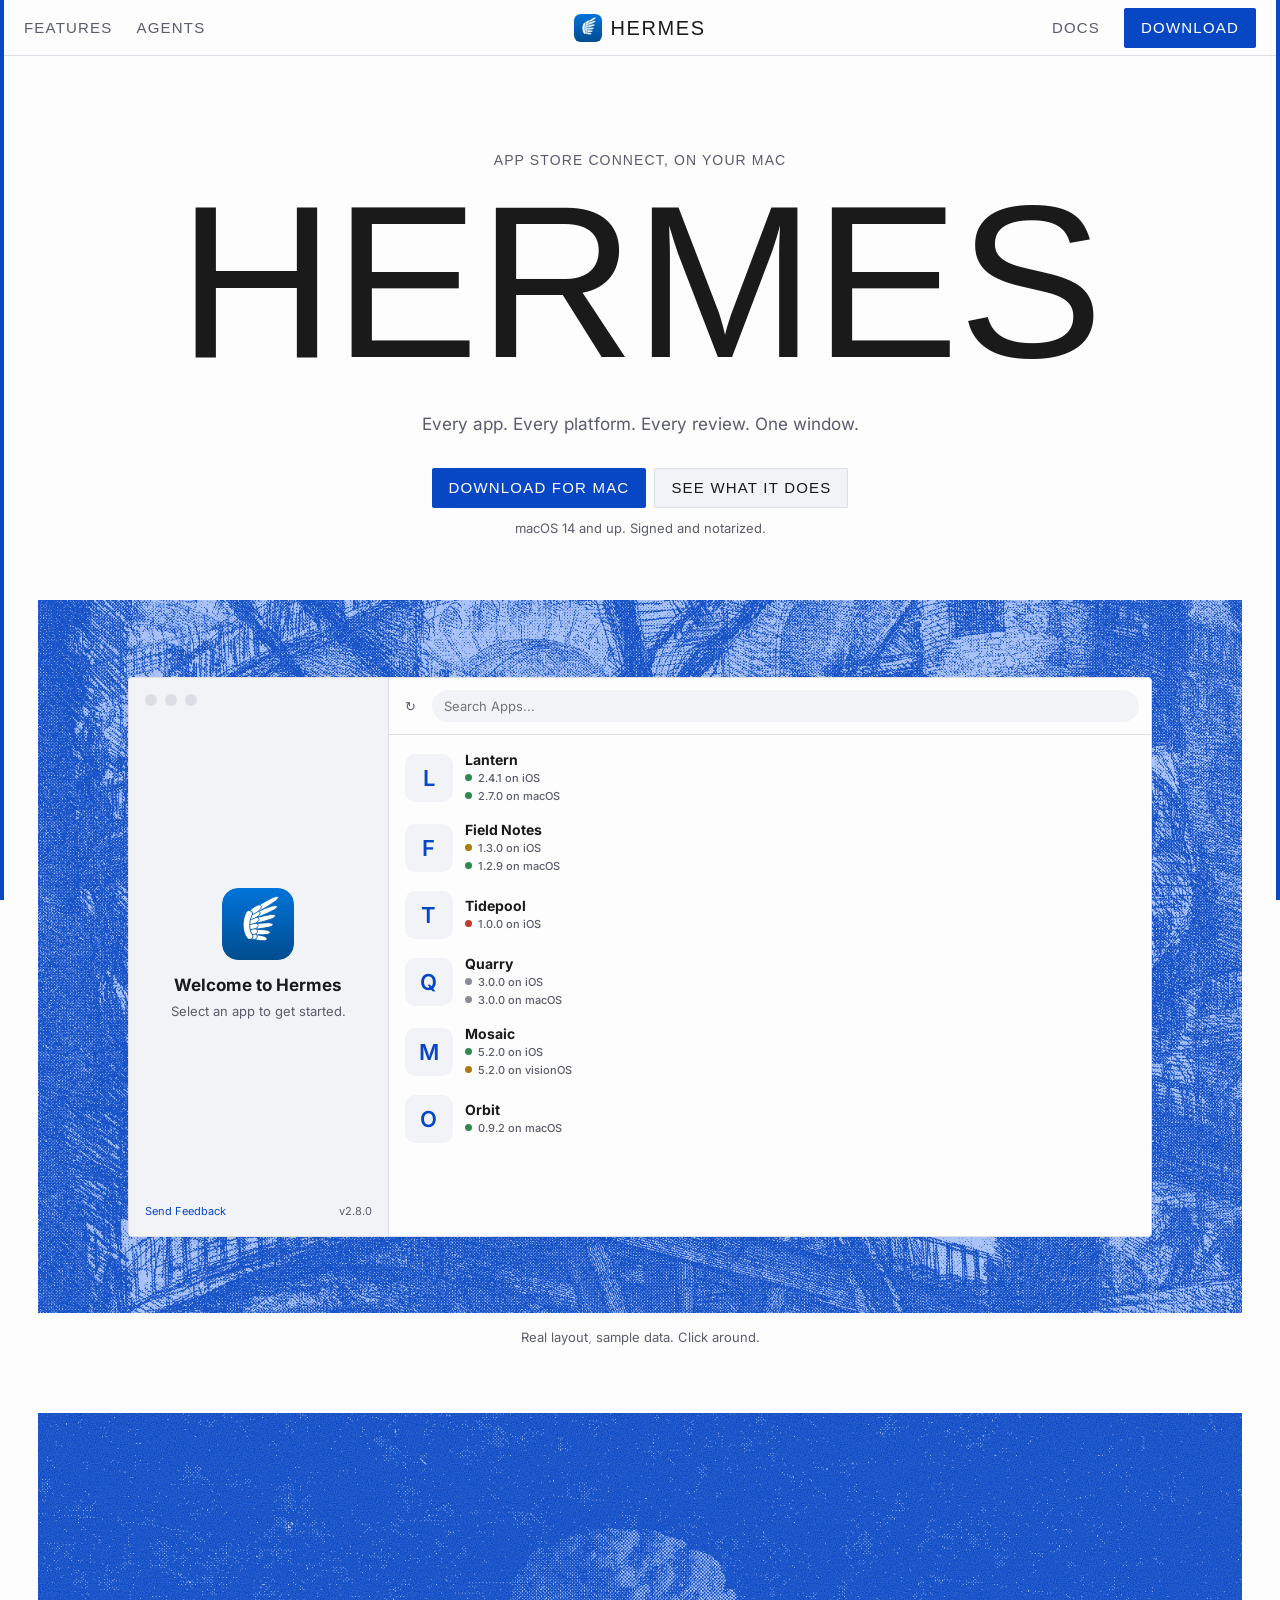
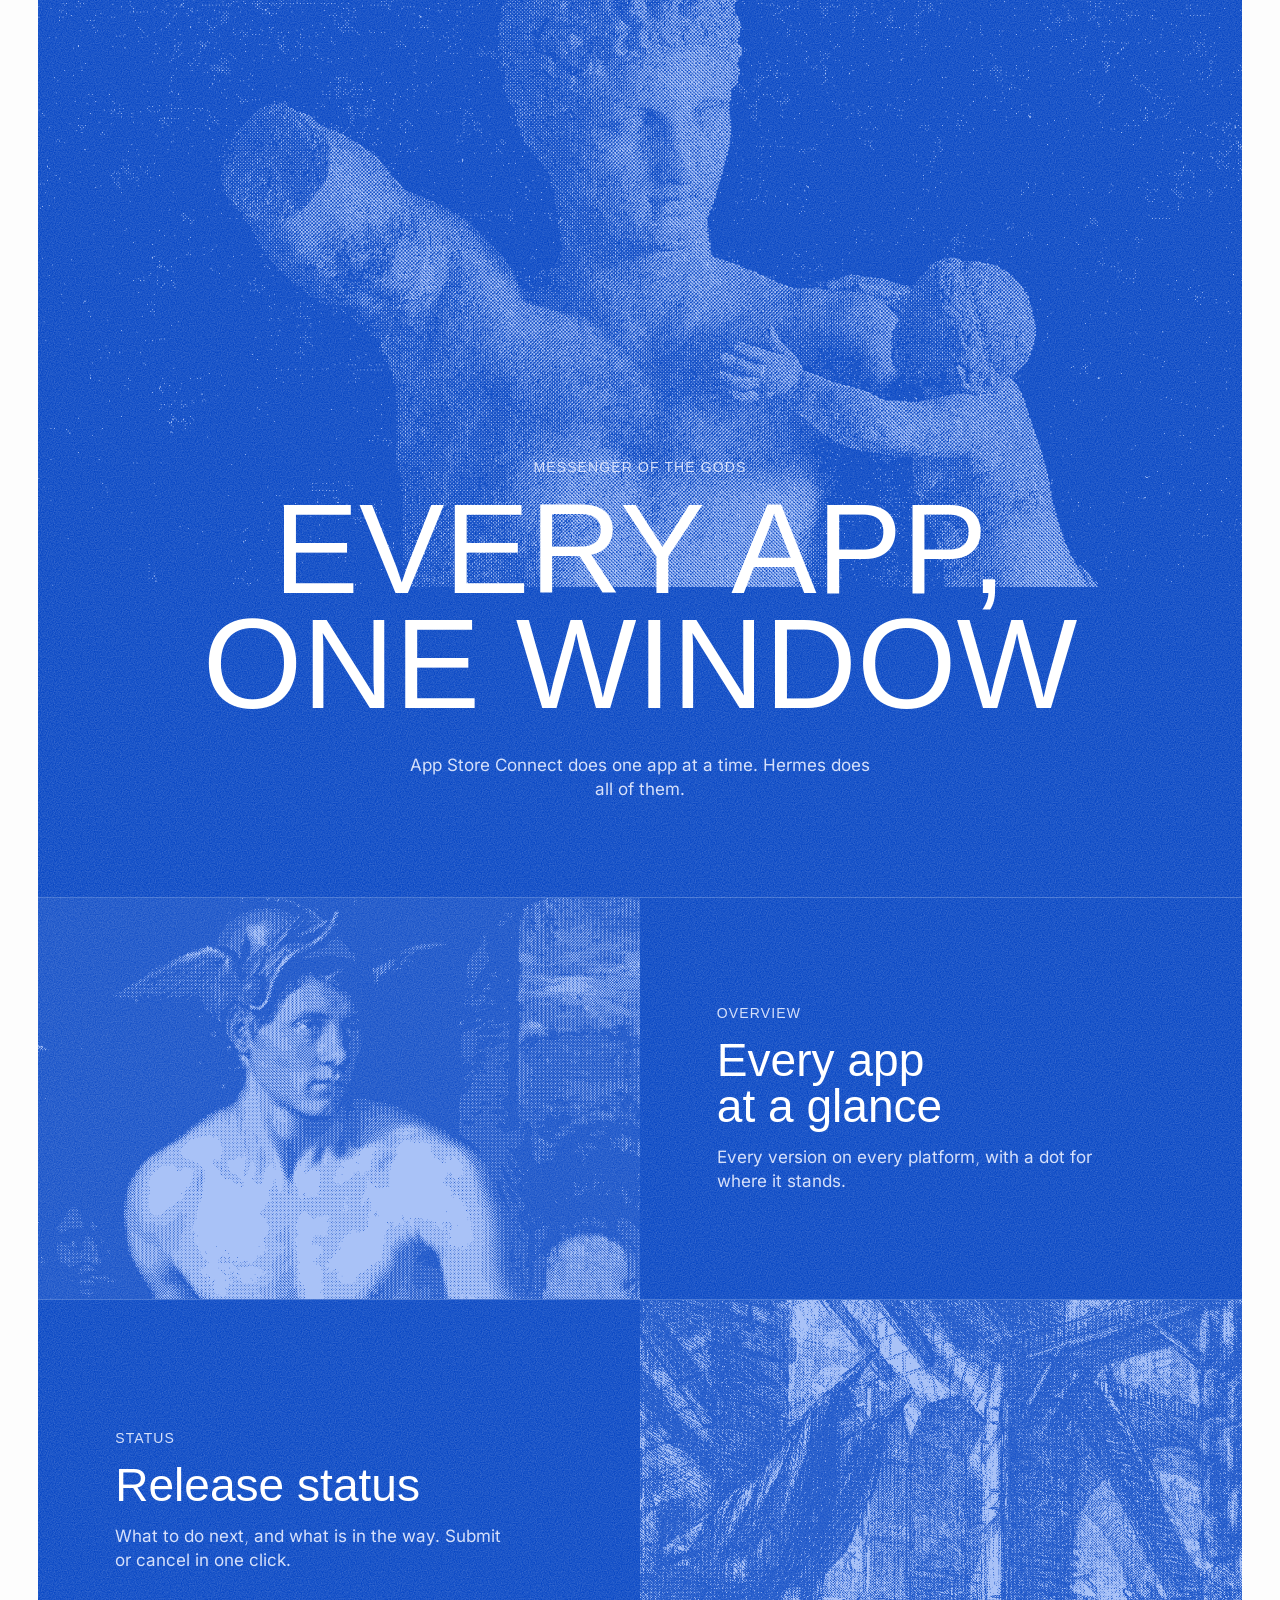
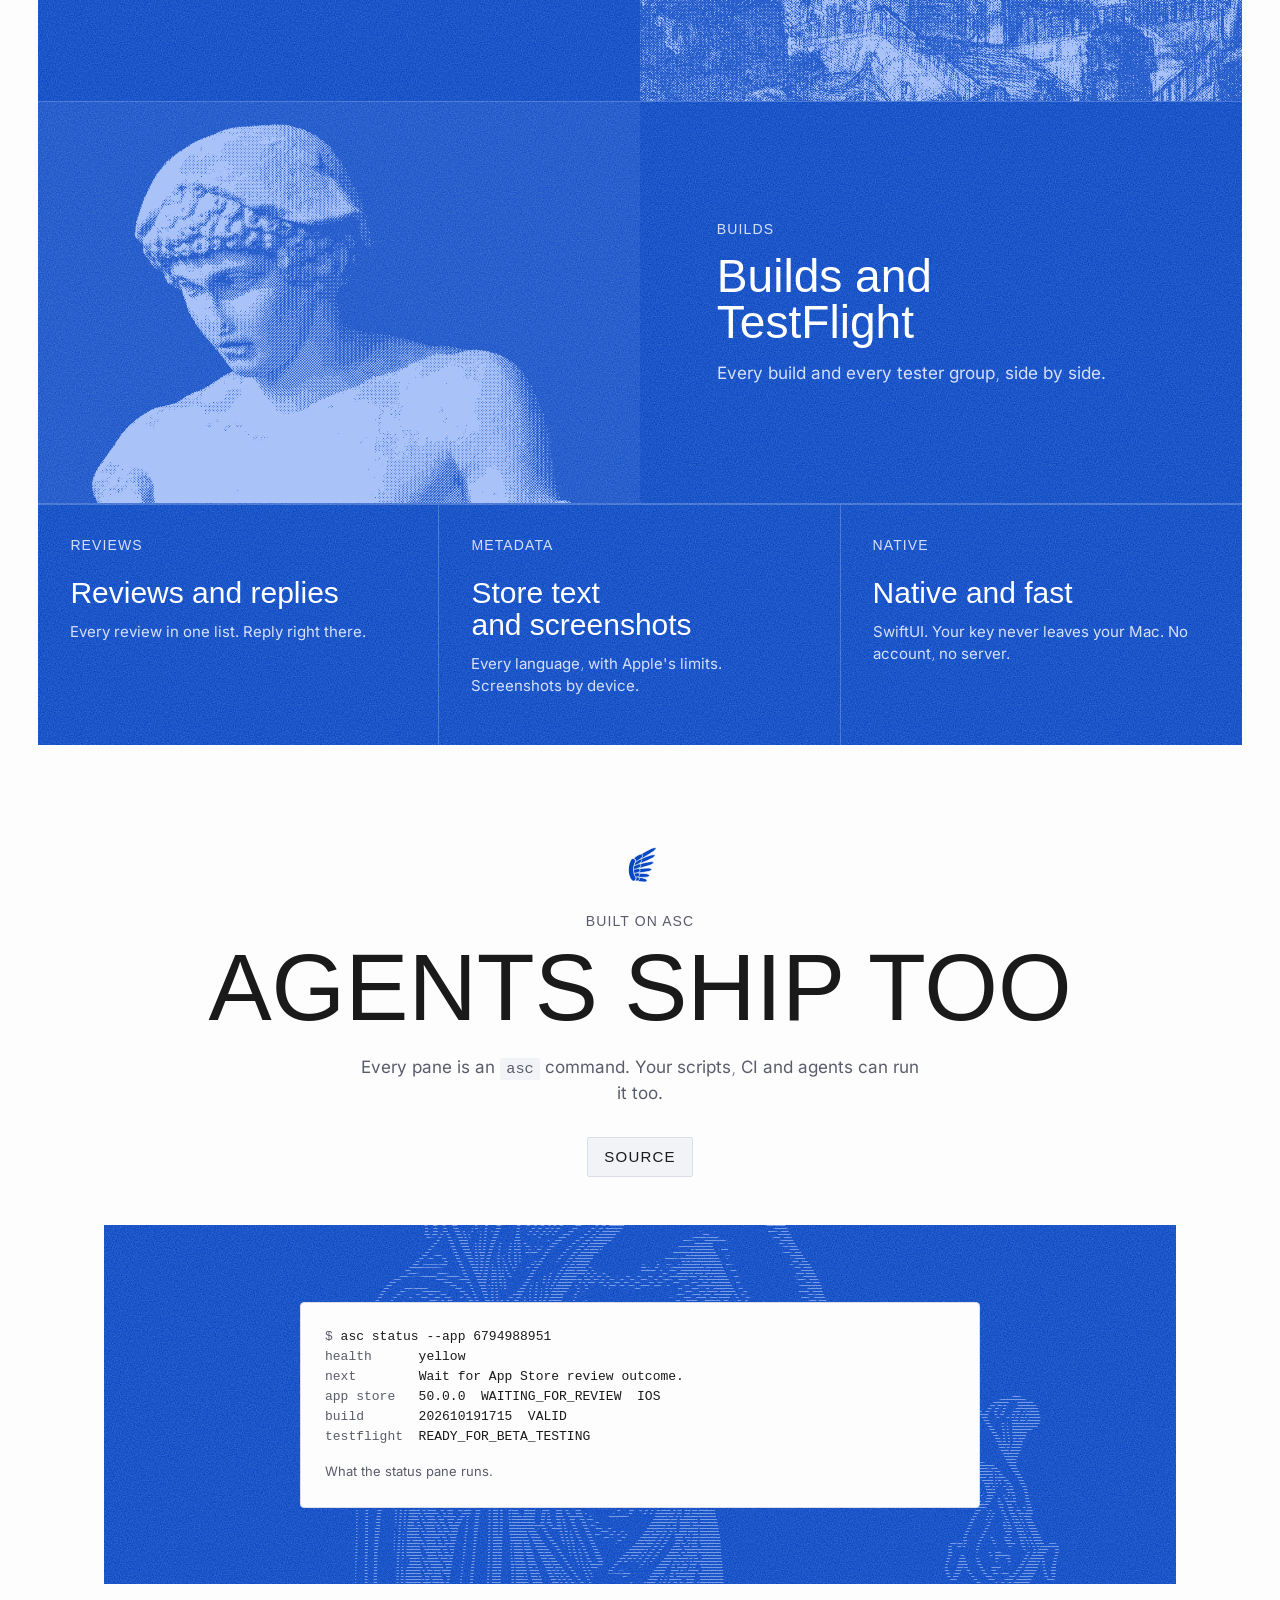
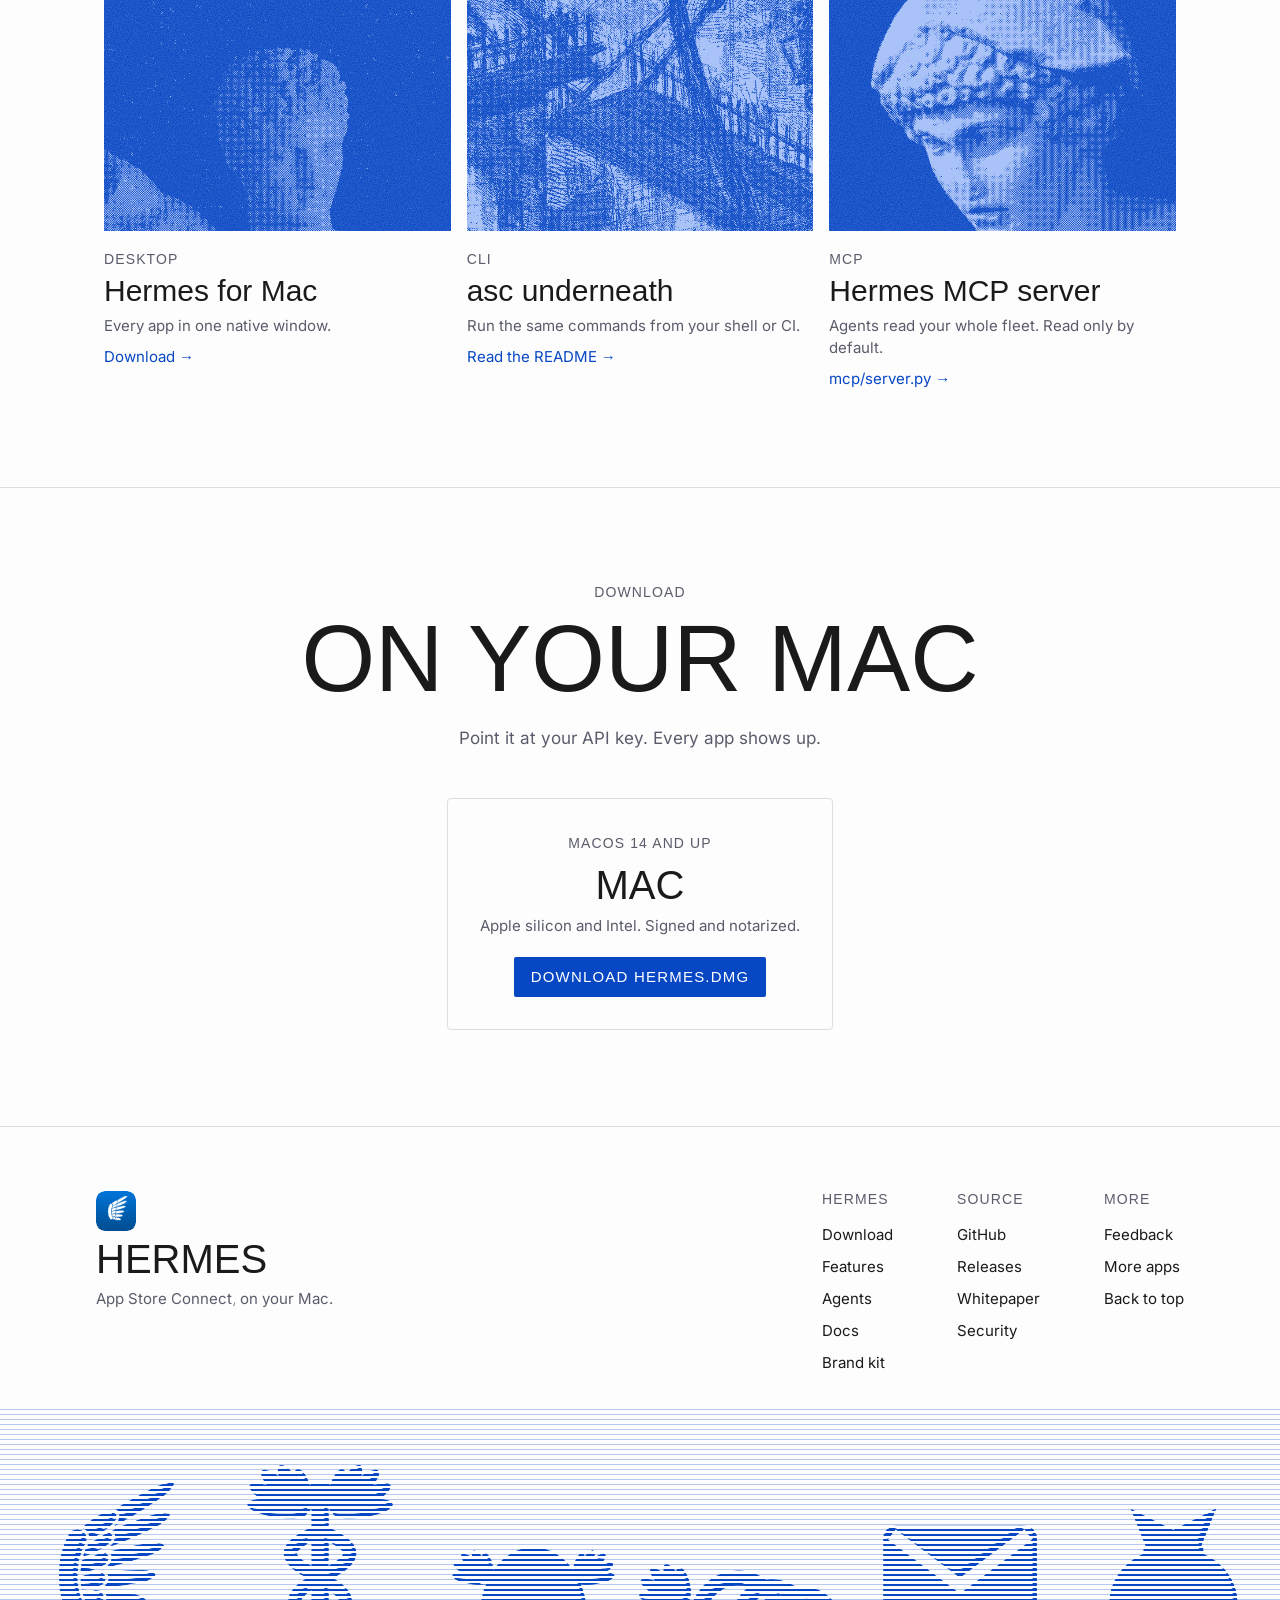
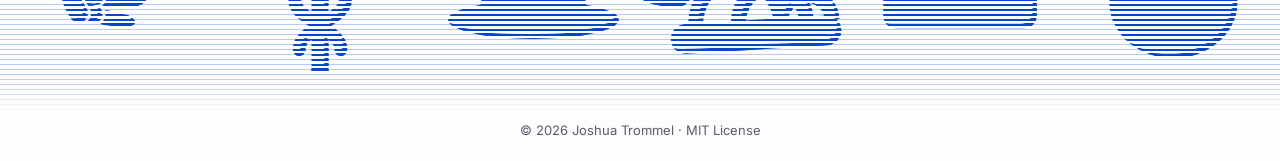
==== landing/index.html @ 3b0f79c3 "Docs page at /docs (install, key, every tab, MCP, skills, build, FAQ); MCP installs in one line stra" ====
<!DOCTYPE html>
<html lang="en">
<head>
<meta charset="UTF-8">
<meta name="viewport" content="width=device-width, initial-scale=1.0, viewport-fit=cover">
<title>Hermes. App Store Connect, on your Mac.</title>
<meta name="description" content="A native Mac app for App Store Connect. Every app, every platform, every review state in one window. Versions, builds, TestFlight, reviews and purchases without the dashboard.">
<meta name="theme-color" content="#fdfdfd" media="(prefers-color-scheme: light)">
<meta name="theme-color" content="#0a0e19" media="(prefers-color-scheme: dark)">
<link rel="canonical" href="https://hermes.jaybulb.com/">
<link rel="icon" href="favicon.svg" type="image/svg+xml">
<link rel="apple-touch-icon" href="apple-touch-icon.png">
<meta property="og:type" content="website">
<meta property="og:site_name" content="Hermes">
<meta property="og:title" content="Hermes. App Store Connect, on your Mac.">
<meta property="og:description" content="Every app, every platform, every review state in one window.">
<meta property="og:url" content="https://hermes.jaybulb.com/">
<meta name="twitter:card" content="summary">
<link rel="stylesheet" href="tokens.css">
<link rel="stylesheet" href="landing.css">
<script src="landing.js" defer></script>
</head>
<body>

<header class="nav" aria-label="Site">
  <nav class="nav-links" aria-label="Main">
    <a href="#features">Features</a>
    <a href="#agents">Agents</a>
  </nav>
  <a class="nav-brand" href="#top" aria-label="Hermes home"><img src="icon.svg" alt="" width="28" height="28"><span>Hermes</span></a>
  <div class="nav-end">
    <a class="nav-get" href="docs">Docs</a>
    <a class="btn btn-solid" href="https://github.com/nulljosh/hermes/releases/latest/download/Hermes.dmg">Download</a>
  </div>
</header>

<!-- Art, dithered to halftone by hand: Hermes of Praxiteles (Rijksmuseum, CC0), Hendrick Goltzius, Mercury (Mauritshuis, public domain),
     Piranesi, Carceri plates VII and VIII (CC0), Hermes Ludovisi (public domain), all via Wikimedia Commons. -->
<main id="top">
<section class="hero" id="hero">
  <div class="wrap center hero-copy">
    <p class="label">App Store Connect, on your Mac</p>
    <h1>Hermes</h1>
    <p class="lead">Every app. Every platform. Every review. One window.</p>
    <div class="cta">
      <a class="btn btn-solid" href="https://github.com/nulljosh/hermes/releases/latest/download/Hermes.dmg">Download for Mac</a>
      <a class="btn btn-ghost" href="#features">See what it does</a>
    </div>
    <p class="fine">macOS 14 and up. Signed and notarized.</p>
  </div>

  <div class="demo-wrap reveal" id="demo">
    <div class="stage">
    <div class="art stage-art" style="--img: url(art/carceri7.png)" aria-hidden="true"></div>
    <div class="win" role="application" aria-label="Hermes, live. Pick an app, switch tabs.">
      <aside class="win-side">
        <div class="lights" aria-hidden="true"><i></i><i></i><i></i></div>
        <div class="welcome">
          <img src="icon.svg" alt="" width="72" height="72">
          <b id="w-title">Welcome to Hermes</b>
          <span id="w-sub">Select an app to get started.</span>
        </div>
        <div class="side-foot"><a href="mailto:trommatic@icloud.com?subject=Hermes">Send Feedback</a><span>v2.8.0</span></div>
      </aside>
      <section class="win-main" id="win-main"></section>
    </div>
    </div>
    <p class="demo-hint">Real layout, sample data. Click around.</p>
  </div>
</section>

<section class="band" id="features">
  <div class="band-head">
    <div class="art band-art" style="--img: url(art/prax.png)" aria-hidden="true"></div>
    <div class="band-copy reveal">
      <p class="label">Messenger of the gods</p>
      <h2>Every app, one window</h2>
      <p>App Store Connect does one app at a time. Hermes does all of them.</p>
    </div>
  </div>
  <div class="frows">
    <article class="frow reveal"><div class="art" style="--img: url(art/goltzius.png)" aria-hidden="true"></div><div><p class="label">Overview</p><h3>Every app at a glance</h3><p>Every version on every platform, with a dot for where it stands.</p></div></article>
    <article class="frow reveal"><div class="art" style="--img: url(art/carceri8.png)" aria-hidden="true"></div><div><p class="label">Status</p><h3>Release status</h3><p>What to do next, and what is in the way. Submit or cancel in one click.</p></div></article>
    <article class="frow reveal"><div class="art" style="--img: url(art/ludovisi.png)" aria-hidden="true"></div><div><p class="label">Builds</p><h3>Builds and TestFlight</h3><p>Every build and every tester group, side by side.</p></div></article>
  </div>
  <div class="cells">
      <article class="cell reveal"><p class="label">Reviews</p><h3>Reviews and replies</h3><p>Every review in one list. Reply right there.</p></article>
      <article class="cell reveal"><p class="label">Metadata</p><h3>Store text and screenshots</h3><p>Every language, with Apple's limits. Screenshots by device.</p></article>
      <article class="cell reveal"><p class="label">Native</p><h3>Native and fast</h3><p>SwiftUI. Your key never leaves your Mac. No account, no server.</p></article>
  </div>
</section>

<section class="sec field" id="agents">
  <div class="wrap center">
    <div class="reveal agents-copy">
      <i class="wing" aria-hidden="true"></i>
      <p class="label">Built on asc</p>
      <h2>Agents ship too</h2>
      <p class="body">Every pane is an <code>asc</code> command. Your scripts, CI and agents can run it too.</p>
      <div class="cta"><a class="btn btn-ghost" href="https://github.com/nulljosh/hermes">Source</a></div>
    </div>
    <div class="stage term-stage reveal">
    <figure class="stage-art" aria-hidden="true"><svg viewBox="0 500 1899 1100" preserveAspectRatio="xMidYMid slice"><use href="hermes.svg#art"/></svg></figure>
    <figure class="term" aria-label="The command behind the status pane">
<pre><span class="dim">$</span> asc status --app 6794988951
<span class="dim">health</span>      yellow
<span class="dim">next</span>        Wait for App Store review outcome.
<span class="dim">app store</span>   50.0.0  WAITING_FOR_REVIEW  IOS
<span class="dim">build</span>       202610191715  VALID
<span class="dim">testflight</span>  READY_FOR_BETA_TESTING</pre>
      <figcaption>What the status pane runs.</figcaption>
    </figure>
    </div>
    <div class="prods">
      <article class="prod reveal">
        <div class="art prod-art" style="--img: url(art/card-face.png)" aria-hidden="true"></div>
        <p class="label">Desktop</p><h3>Hermes for Mac</h3><p>Every app in one native window.</p><a href="https://github.com/nulljosh/hermes/releases/latest/download/Hermes.dmg">Download &rarr;</a>
      </article>
      <article class="prod reveal">
        <div class="art prod-art" style="--img: url(art/card-stairs.png)" aria-hidden="true"></div>
        <p class="label">CLI</p><h3>asc underneath</h3><p>Run the same commands from your shell or CI.</p><a href="https://github.com/nulljosh/hermes#agents">Read the README &rarr;</a>
      </article>
      <article class="prod reveal">
        <div class="art prod-art" style="--img: url(art/card-ludovisi.png)" aria-hidden="true"></div>
        <p class="label">MCP</p><h3>Hermes MCP server</h3><p>Agents read your whole fleet. Read only by default.</p><a href="https://github.com/nulljosh/hermes/blob/main/mcp/server.py">mcp/server.py &rarr;</a>
      </article>
    </div>
  </div>
</section>

<section class="sec plats" id="get">
  <div class="wrap center">
    <p class="label reveal">Download</p>
    <h2 class="reveal">On your Mac</h2>
    <p class="body reveal">Point it at your API key. Every app shows up.</p>
    <div class="plat-row">
      <div class="reveal"><small>macOS 14 and up</small><b>Mac</b><p>Apple silicon and Intel. Signed and notarized.</p><a class="btn btn-solid" href="https://github.com/nulljosh/hermes/releases/latest/download/Hermes.dmg">Download Hermes.dmg</a></div>
    </div>
  </div>
</section>
</main>

<footer class="foot" id="footer">
  <div class="foot-top">
    <div class="foot-brand"><img src="icon.svg" alt="" width="40" height="40"><b>Hermes</b><p>App Store Connect, on your Mac.</p></div>
    <nav class="foot-cols" aria-label="Footer">
      <div><p class="label">Hermes</p><a href="https://github.com/nulljosh/hermes/releases/latest/download/Hermes.dmg">Download</a><a href="#features">Features</a><a href="#agents">Agents</a><a href="docs">Docs</a><a href="brand">Brand kit</a></div>
      <div><p class="label">Source</p><a href="https://github.com/nulljosh/hermes">GitHub</a><a href="https://github.com/nulljosh/hermes/releases">Releases</a><a href="https://github.com/nulljosh/hermes/blob/main/docs/WHITEPAPER.md">Whitepaper</a><a href="https://github.com/nulljosh/hermes/blob/main/docs/SECURITY.md">Security</a></div>
      <div><p class="label">More</p><a href="mailto:trommatic@icloud.com?subject=Hermes">Feedback</a><a href="https://jaybulb.com">More apps</a><a href="#top">Back to top</a></div>
    </nav>
  </div>
  <div class="word-band" aria-hidden="true"><canvas class="word-canvas"></canvas></div>
  <p class="legal">&copy; 2026 Joshua Trommel &middot; MIT License</p>
</footer>

<script src="footer-band.js" defer></script>
</body>
</html>
---- landing/tokens.css ----
/* Hermes design tokens. One source for the landing and the Mac app (Sources/Theme.swift mirrors these).
   Shared system: 8 point grid, one radius set, 48 point capsule controls. The accent is the only colour Hermes owns. */
@font-face { font-family: "Hermes Sans"; src: url("fonts/HermesSans-Regular.woff2") format("woff2"); font-weight: 400; font-display: swap; }
@font-face { font-family: "Hermes Sans"; src: url("fonts/HermesSans-Medium.woff2") format("woff2"); font-weight: 500; font-display: swap; }
@font-face { font-family: "Hermes Sans"; src: url("fonts/HermesSans-Semibold.woff2") format("woff2"); font-weight: 600; font-display: swap; }
@font-face { font-family: "Hermes Sans"; src: url("fonts/HermesSans-Bold.woff2") format("woff2"); font-weight: 700; font-display: swap; }
/* Hermes Display: Antonio (SIL OFL 1.1, fonts/OFL-Antonio.txt), condensed caps for headlines and labels only */
@font-face { font-family: "Hermes Display"; src: url("fonts/HermesDisplay.woff2") format("woff2"); font-weight: 100 700; font-display: swap; }

:root {
  /* colour */
  --accent: #0847c4;          /* actions and links; deep blue, AA on paper */
  --btn: #0847c4;             /* solid buttons, white label */
  --frame: #0847c4;           /* the thin frame down the window edges */
  --band: #0847c4;            /* full-bleed blue sections */
  --band-sub: #d6e0fa;        /* secondary text on the band, AA */
  --band-art: #a9c2f7;        /* engraving on the band */
  --band-line: rgba(255, 255, 255, .22);
  --accent-light: #0074D9;    /* icon gradient top, clrs.cc blue */
  --accent-deep: #004C8F;     /* icon gradient bottom */
  --ring: color-mix(in srgb, var(--accent) 30%, transparent);
  --bg: #fdfdfd;
  --surface: #f2f3f7;
  --line: #dcdde5;
  --text: #1a1a1a;
  --sub: #5a5c6b;
  --live: #2f8a4e;            /* ready for sale */
  --pending: #b07a00;         /* in review, processing: amber, so it never reads as a link */
  --bad: #c0392b;             /* rejected */
  --idle: #8a8d99;            /* preparing, unknown */

  /* type */
  --display: "Hermes Display", "Helvetica Neue", Helvetica, Arial, sans-serif;
  --font: "Hermes Sans", -apple-system, BlinkMacSystemFont, "SF Pro Text", "Helvetica Neue", Helvetica, Arial, sans-serif;
  --size-display: 64px;       /* hero: 64 line, -0.01em */
  --size-title: 34px;         /* section heads: 40 line */
  --size-headline: 20px;      /* card heads: 28 line */
  --size-body: 17px;          /* 24 line */
  --size-footnote: 13px;      /* 16 line */

  /* space: the 8 point grid */
  --sp-1: 4px; --sp-2: 8px; --sp-3: 12px; --sp-4: 16px; --sp-5: 24px; --sp-6: 32px; --sp-7: 48px; --sp-8: 64px; --sp-9: 96px;
  --measure: 680px;
  --wrap: 1120px;

  /* shape */
  --control: 48px;
  --r-card: 28px;
  --r-group: 20px;
  --r-row: 8px;
  --r-pill: 999px;
  --r-sq: 2px;                /* landing buttons and panels */
  --r-icon: 22.5%;
  --motion: .2s ease;
}

@media (prefers-color-scheme: dark) {
  :root {
    --accent: #6f9dff;
    --btn: #1f55e0;
    --frame: #1f55e0;
    --band: #0a33b5;
    --band-sub: #c9d6fb;
    --band-art: #7d9df0;
    --bg: #0a0e19;            /* navy black */
    --surface: #141a2a;
    --line: #252d44;
    --text: #f2f2f5;
    --sub: #a2a9bc;
    --live: #4caf6e;
    --pending: #e0a800;
    --bad: #d9534f;
    --idle: #6f7488;
  }
}
---- landing/landing.css ----
/* Hermes landing, dressed after Nous Research: a navy-black page in a thin blue frame, giant thin condensed caps,
   tiny caps labels, small square buttons, and one full-bleed blue band where the 1878 engraving sits in scanlines.
   Every colour, both faces and the radii come from tokens.css (copied from brand/ at deploy, shared with the app). */
:root {
  --scan: repeating-linear-gradient(to bottom, #000 0 1.5px, transparent 1.5px 3px);  /* scanlines for the engravings */
  /* film grain: white fractal noise, laid over every blue surface */
  --grain: url("data:image/svg+xml,%3Csvg xmlns='http://www.w3.org/2000/svg' width='180' height='180'%3E%3Cfilter id='n'%3E%3CfeTurbulence type='fractalNoise' baseFrequency='.85' numOctaves='3' stitchTiles='stitch'/%3E%3CfeColorMatrix values='0 0 0 0 1 0 0 0 0 1 0 0 0 0 1 .28 0 0 0 -.06'/%3E%3C/filter%3E%3Crect width='100%25' height='100%25' filter='url(%23n)'/%3E%3C/svg%3E");
}
/* Halftone art: each image is a dot mask (art/*.png, dithered from public domain works), tinted with --band-art */
.art { position: relative; overflow: hidden; background: var(--grain), var(--band); }
.art::before { content: ""; position: absolute; inset: 0; background: var(--band-art); -webkit-mask: var(--img) center / cover no-repeat; mask: var(--img) center / cover no-repeat; }
* { box-sizing: border-box; margin: 0; }
html { scroll-behavior: smooth; }
body { font-family: var(--font); font-size: var(--size-body); line-height: 24px; color: var(--text); background: var(--bg); -webkit-font-smoothing: antialiased; }
a { color: inherit; }
code { font-size: .9em; padding: 2px 6px; border-radius: var(--r-sq); background: var(--surface); }
.wrap { max-width: var(--wrap); margin: 0 auto; padding: 0 var(--sp-5); }
.center { text-align: center; }

h1, h2, h3, .label { font-family: var(--display); }
h1, h2, h3 { text-wrap: balance; }
/* the wing, in the accent, over a section title */
.wing { display: block; width: 56px; height: 56px; margin: 0 auto var(--sp-4); background: var(--accent); -webkit-mask: url(mark.svg) center / contain no-repeat; mask: url(mark.svg) center / contain no-repeat; }
h1 { font-size: clamp(112px, 17vw, 248px); line-height: .9; font-weight: 100; text-transform: uppercase; letter-spacing: -.005em; }
h2 { font-size: clamp(52px, 7.4vw, 112px); line-height: .9; font-weight: 100; text-transform: uppercase; }
h3 { font-size: 30px; line-height: 32px; font-weight: 300; }
.label { font-size: 14px; line-height: 16px; font-weight: 500; letter-spacing: .08em; text-transform: uppercase; color: var(--sub); margin-bottom: var(--sp-4); }

.btn { height: 40px; padding: 0 var(--sp-4); border-radius: var(--r-sq); display: inline-flex; align-items: center; font-family: var(--display); font-weight: 500; font-size: 15px; letter-spacing: .08em; text-transform: uppercase; text-decoration: none; border: 1px solid transparent; transition: background var(--motion), color var(--motion), border-color var(--motion); }
.btn-solid { background: var(--btn); color: #fff; }
.btn-solid:hover { background: color-mix(in srgb, var(--btn) 82%, #fff); }
.btn-ghost { background: var(--surface); color: var(--text); border-color: var(--line); }
.btn-ghost:hover { border-color: var(--text); }
.btn:focus-visible, .foot-cols a:focus-visible, .prod a:focus-visible, .nav-brand:focus-visible, .nav-links a:focus-visible, .row:focus-visible, .tab:focus-visible { outline: 3px solid var(--ring); outline-offset: 2px; }

.nav { position: sticky; top: 0; z-index: 10; display: grid; grid-template-columns: 1fr auto 1fr; align-items: center; gap: var(--sp-5); height: 56px; padding: 0 var(--sp-5); background: color-mix(in srgb, var(--bg) 88%, transparent); backdrop-filter: blur(20px); -webkit-backdrop-filter: blur(20px); border-bottom: 1px solid var(--line); }
.nav-brand { display: flex; align-items: center; gap: var(--sp-2); font-family: var(--display); font-weight: 500; font-size: 20px; letter-spacing: .08em; text-transform: uppercase; text-decoration: none; }
.nav-brand img { width: 28px; height: 28px; border-radius: var(--r-icon); }
.nav-links, .nav-get { display: flex; gap: var(--sp-5); font-family: var(--display); font-size: 15px; letter-spacing: .08em; text-transform: uppercase; }
.nav-links a, .nav-get { text-decoration: none; color: var(--sub); }
.nav-links a:hover, .nav-get:hover { color: var(--text); }
.nav-brand { grid-column: 2; }
.nav-end { grid-column: 3; justify-self: end; display: flex; align-items: center; gap: var(--sp-5); }
/* the thin blue frame down both edges of the window */
@media (min-width: 900px) { body::after { content: ""; position: fixed; inset: 0; border-inline: 4px solid var(--frame); pointer-events: none; z-index: 30; } }

.hero { padding: var(--sp-9) 0 var(--sp-8); }
.lead { max-width: 560px; margin: var(--sp-6) auto 0; color: var(--sub); }
.cta { display: flex; flex-wrap: wrap; gap: var(--sp-2); margin-top: var(--sp-6); }
.center .cta { justify-content: center; }
.fine { margin-top: var(--sp-3); font-size: var(--size-footnote); line-height: 16px; color: var(--sub); }

/* the live window: same layout as the Mac app */
.demo-wrap { margin: var(--sp-8) clamp(0px, 3vw, 44px) 0; }
.stage { position: relative; overflow: hidden; background: var(--grain), var(--band); padding: clamp(24px, 6vw, 96px) clamp(12px, 7vw, 128px); }
.stage-art { position: absolute; inset: 0; }
.term-stage .stage-art { color: var(--band-art); opacity: .65; -webkit-mask-image: var(--scan); mask-image: var(--scan); background: none; }
.term-stage .stage-art::before { content: none; }
.term-stage .stage-art svg { display: block; width: 100%; height: 100%; }
.stage .win { position: relative; max-width: 1040px; margin: 0 auto; }
.win { display: grid; grid-template-columns: 260px 1fr; height: 560px; border-radius: 4px; overflow: hidden; border: 1px solid var(--line); background: var(--bg); color: var(--text); font-size: 13px; line-height: 18px; text-align: left; }
.win-side { display: flex; flex-direction: column; padding: var(--sp-4); background: var(--surface); border-right: 1px solid var(--line); }
.lights { display: flex; gap: var(--sp-2); }
.lights i { width: 12px; height: 12px; border-radius: 50%; background: var(--line); }
.welcome { flex: 1; display: flex; flex-direction: column; align-items: center; justify-content: center; gap: var(--sp-2); text-align: center; }
.welcome img { border-radius: var(--r-icon); margin-bottom: var(--sp-2); }
.welcome b { font-size: 17px; }
.welcome span { color: var(--sub); }
.side-foot { display: flex; justify-content: space-between; font-size: 11px; color: var(--sub); }
.side-foot a { color: var(--accent); text-decoration: none; }
.win-main { display: flex; flex-direction: column; min-width: 0; }
.bar { display: flex; align-items: center; gap: var(--sp-3); padding: var(--sp-3); border-bottom: 1px solid var(--line); }
.bar button { border: 0; background: none; color: var(--sub); font: inherit; cursor: pointer; padding: var(--sp-1); }
.search { flex: 1; height: 32px; border: 0; border-radius: var(--r-pill); padding: 0 var(--sp-3); background: var(--surface); color: var(--text); font: inherit; }
.list { overflow-y: auto; padding: var(--sp-2) 0; }
.row { display: flex; align-items: center; gap: var(--sp-3); width: calc(100% - 16px); margin: 0 var(--sp-2); padding: var(--sp-2); border: 0; border-radius: var(--r-row); background: none; color: inherit; font: inherit; text-align: left; cursor: pointer; transition: background .12s ease-out; }
.row:hover { background: var(--surface); }
.tile { flex: none; display: grid; place-items: center; border-radius: var(--r-icon); background: var(--surface); color: var(--accent); font-weight: 600; }
.row:hover .tile { background: var(--bg); }
.row b { display: block; font-size: 14px; }
.ver { display: flex; align-items: center; gap: 6px; font-size: 11px; font-weight: 500; color: var(--sub); }
.dot { width: 7px; height: 7px; border-radius: 50%; flex: none; }
.tabs { display: flex; gap: 2px; margin-left: auto; padding: 2px; border-radius: var(--r-pill); background: var(--surface); flex-wrap: wrap; }
.tab { border: 0; height: 26px; padding: 0 var(--sp-3); border-radius: var(--r-pill); background: none; color: var(--sub); font: inherit; cursor: pointer; }
.tab[aria-selected="true"] { background: var(--bg); color: var(--text); }
.pane { padding: var(--sp-5); overflow-y: auto; display: grid; gap: var(--sp-4); align-content: start; }
.pane small { display: block; font-size: 11px; color: var(--sub); }
.next { display: flex; align-items: center; gap: var(--sp-2); }
.links { display: flex; gap: var(--sp-3); }
.links a { color: var(--accent); text-decoration: none; }
.demo-hint { margin-top: var(--sp-3); font-size: var(--size-footnote); color: var(--sub); text-align: center; }

/* The blue band: the engraving in scanlines beside the section head, then the six features as ruled cells */
.band { margin: 0 clamp(0px, 3vw, 44px); background: var(--grain), var(--band); color: #fff; overflow: hidden; }
.band .label { color: var(--band-sub); }
.band-head { text-align: center; }
.band-art { aspect-ratio: 14 / 9; max-height: 86vh; width: 100%; background: none; }
.band-copy { position: relative; margin-top: -10vw; padding: 0 var(--sp-5) var(--sp-9); }
.band-copy h2 { font-size: clamp(60px, 10vw, 168px); line-height: .9; }
.band-copy p:last-child { margin: var(--sp-6) auto 0; max-width: 480px; color: var(--band-sub); }
.frows { border-top: 1px solid var(--band-line); }
.frow { display: grid; grid-template-columns: 1fr 1fr; align-items: center; border-bottom: 1px solid var(--band-line); }
.frow .art { aspect-ratio: 3 / 2; background: var(--grain), color-mix(in srgb, #fff 6%, var(--band)); }
.frow:nth-child(even) .art { order: 2; }
.frow > div:not(.art) { padding: var(--sp-7) clamp(24px, 6vw, 96px); max-width: 560px; }
.frow h3 { font-size: clamp(36px, 3.6vw, 52px); line-height: 1; font-weight: 200; }
.frow p:last-child { margin-top: var(--sp-4); color: var(--band-sub); }
.cells { display: grid; grid-template-columns: repeat(3, 1fr); border-top: 1px solid var(--band-line); }
.cell { padding: var(--sp-6) var(--sp-6) var(--sp-7); border-right: 1px solid var(--band-line); border-bottom: 1px solid var(--band-line); }
.cell:nth-child(3n) { border-right: 0; }
.cell:nth-last-child(-n+3) { border-bottom: 0; }
.cell .label { margin-bottom: var(--sp-5); }
.cell p:last-child { margin-top: var(--sp-3); color: var(--band-sub); font-size: 15px; line-height: 22px; }

.sec { padding: var(--sp-9) 0; }
.body { color: var(--sub); margin-top: var(--sp-5); max-width: 560px; }
.center .body { margin-left: auto; margin-right: auto; }
.term-stage { margin-top: var(--sp-7); }
.term { position: relative; max-width: 680px; margin: 0 auto; text-align: left; border-radius: 4px; background: var(--bg); border: 1px solid var(--line); padding: var(--sp-5); }
/* three product cards, each with its own crop of the engraving */
.prods { display: grid; grid-template-columns: repeat(3, 1fr); gap: var(--sp-4); margin-top: var(--sp-4); text-align: left; }
.prod { display: grid; align-content: start; gap: var(--sp-2); }
.prod-art { margin: 0 0 var(--sp-3); aspect-ratio: 3 / 2; }
.prod .label { margin-bottom: 0; }
.prod p:not(.label) { color: var(--sub); font-size: 15px; line-height: 22px; }
.prod a { color: var(--accent); font-size: 15px; text-decoration: none; }
.prod a:hover { text-decoration: underline; }
.term pre { font: 13px/20px ui-monospace, SFMono-Regular, Menlo, monospace; overflow-x: auto; }
.term .dim { color: var(--sub); }
.term figcaption { margin-top: var(--sp-3); font-size: var(--size-footnote); color: var(--sub); }
.plats { border-top: 1px solid var(--line); }
.plat-row { display: flex; justify-content: center; margin-top: var(--sp-7); }
.plat-row > div { max-width: 440px; padding: var(--sp-6); border-radius: 4px; border: 1px solid var(--line); display: grid; gap: var(--sp-2); justify-items: center; }
.plat-row small { font-family: var(--display); font-size: 14px; letter-spacing: .08em; text-transform: uppercase; color: var(--sub); }
.plat-row b { font-family: var(--display); font-weight: 300; font-size: 40px; line-height: 44px; text-transform: uppercase; }
.plat-row p { color: var(--sub); font-size: 15px; line-height: 22px; margin-bottom: var(--sp-3); }

/* Footer: brand and link columns, the engraved band of Hermes' things, one fine line */
.foot { text-align: center; padding: var(--sp-8) var(--sp-4) var(--sp-5); background: var(--bg); overflow: hidden; border-top: 1px solid var(--line); }
.foot-top { max-width: var(--wrap); margin: 0 auto; padding: 0 var(--sp-4); display: flex; flex-wrap: wrap; justify-content: space-between; gap: var(--sp-7); text-align: left; }
.foot-brand { display: grid; gap: var(--sp-2); align-content: start; }
.foot-brand img { border-radius: var(--r-icon); }
.foot-brand b { font-family: var(--display); font-weight: 300; font-size: 40px; line-height: 40px; text-transform: uppercase; }
.foot-brand p { color: var(--sub); font-size: 15px; }
.foot-cols { display: flex; flex-wrap: wrap; gap: var(--sp-8); }
.foot-cols div { display: grid; gap: var(--sp-2); align-content: start; }
.foot-cols .label { margin-bottom: var(--sp-2); }
.foot-cols a { color: var(--text); text-decoration: none; font-size: 15px; }
.foot-cols a:hover { color: var(--accent); }
.word-band { color: var(--accent); position: relative; width: 100vw; margin: var(--sp-6) 0 0 calc(50% - 50vw); height: clamp(160px, 24vw, 340px); }
.word-canvas { position: absolute; inset: 0; width: 100%; height: 100%; display: none; }
.word-band.live .word-canvas { display: block; }
.legal { margin-top: var(--sp-2); font-size: var(--size-footnote); line-height: 16px; color: var(--sub); text-wrap: balance; }

/* Docs page: a band head with Piranesi's stairs, a sticky contents column, then numbered sections */
.docs-head { position: relative; margin-top: 0; }
.docs-art { position: absolute; inset: 0; background: none; opacity: .9; }
.docs-title { position: relative; padding: var(--sp-9) var(--sp-5); text-align: center; }
.docs-title h1 { font-size: clamp(96px, 13vw, 200px); line-height: 1; }
.docs-title p:last-child { margin-top: var(--sp-4); color: var(--band-sub); }
.docs { max-width: var(--wrap); margin: 0 auto; padding: var(--sp-8) var(--sp-5) var(--sp-9); display: grid; grid-template-columns: 180px minmax(0, 1fr); gap: var(--sp-8); }
.toc { position: sticky; top: 88px; align-self: start; display: grid; gap: var(--sp-3); font-family: var(--display); font-size: 15px; letter-spacing: .08em; text-transform: uppercase; }
.toc a { color: var(--sub); text-decoration: none; }
.toc a:hover { color: var(--text); }
.doc { max-width: 720px; display: grid; gap: var(--sp-8); }
.doc section { display: grid; gap: var(--sp-4); justify-items: start; scroll-margin-top: 88px; }
.doc h2 { font-size: clamp(44px, 5vw, 72px); margin-bottom: var(--sp-2); }
.doc .label { margin-bottom: 0; }
.doc p { color: var(--sub); }
.doc a:not(.btn) { color: var(--accent); }
.code { width: 100%; font: 13px/20px ui-monospace, SFMono-Regular, Menlo, monospace; padding: var(--sp-4); border: 1px solid var(--line); border-radius: 4px; background: var(--surface); overflow-x: auto; white-space: pre; }
.defs { width: 100%; display: grid; grid-template-columns: max-content 1fr; border-top: 1px solid var(--line); }
.defs dt, .defs dd { margin: 0; padding: var(--sp-3) 0; border-bottom: 1px solid var(--line); }
.defs dt { font-weight: 600; padding-right: var(--sp-6); }
.defs dd { color: var(--sub); }
.faq { grid-template-columns: 1fr; }
.faq dt { border-bottom: 0; padding-bottom: 0; }

.js .reveal { opacity: 0; transform: translateY(16px); transition: opacity .5s ease, transform .5s ease; }
.js .reveal.in { opacity: 1; transform: none; }

@media (max-width: 900px) {
  .frow { grid-template-columns: 1fr; }
  .docs { grid-template-columns: 1fr; gap: var(--sp-6); }
  .toc { position: static; grid-auto-flow: column; overflow-x: auto; gap: var(--sp-4); }
  .defs { grid-template-columns: 1fr; }
  .defs dt { border-bottom: 0; padding-bottom: 0; }
  .frow:nth-child(even) .art { order: 0; }
  .frow > div:not(.art) { padding: var(--sp-6) var(--sp-5) var(--sp-7); }
  .band-copy { margin-top: -14vw; }
  .cells { grid-template-columns: 1fr 1fr; }
  .cell, .cell:nth-child(3n), .cell:nth-last-child(-n+3) { border-right: 1px solid var(--band-line); border-bottom: 1px solid var(--band-line); }
  .cell:nth-child(2n) { border-right: 0; }
  .cell:nth-last-child(-n+2) { border-bottom: 0; }
  .win { grid-template-columns: 1fr; height: 600px; }
  .prods { grid-template-columns: 1fr; gap: var(--sp-6); }
  .win-side { display: none; }
}
@media (max-width: 600px) {
  .nav-links, .nav-get { display: none; }
  .wrap { padding: 0 var(--sp-4); }
  .hero { padding-top: var(--sp-8); }
  .cells { grid-template-columns: 1fr; }
  .cell, .cell:nth-child(2n), .cell:nth-child(3n), .cell:nth-last-child(-n+2) { border-right: 0; border-bottom: 1px solid var(--band-line); padding: var(--sp-5); }
  .cell:last-child { border-bottom: 0; }
  .tabs { margin-left: 0; }
  .bar.detail { flex-wrap: wrap; }
  .word-band { height: 260px; }
  .foot-cols { gap: var(--sp-6); }
}
@media (prefers-reduced-motion: reduce) {
  html { scroll-behavior: auto; }
  .js .reveal { opacity: 1; transform: none; transition: none; }
  .btn, .row { transition: none; }
}
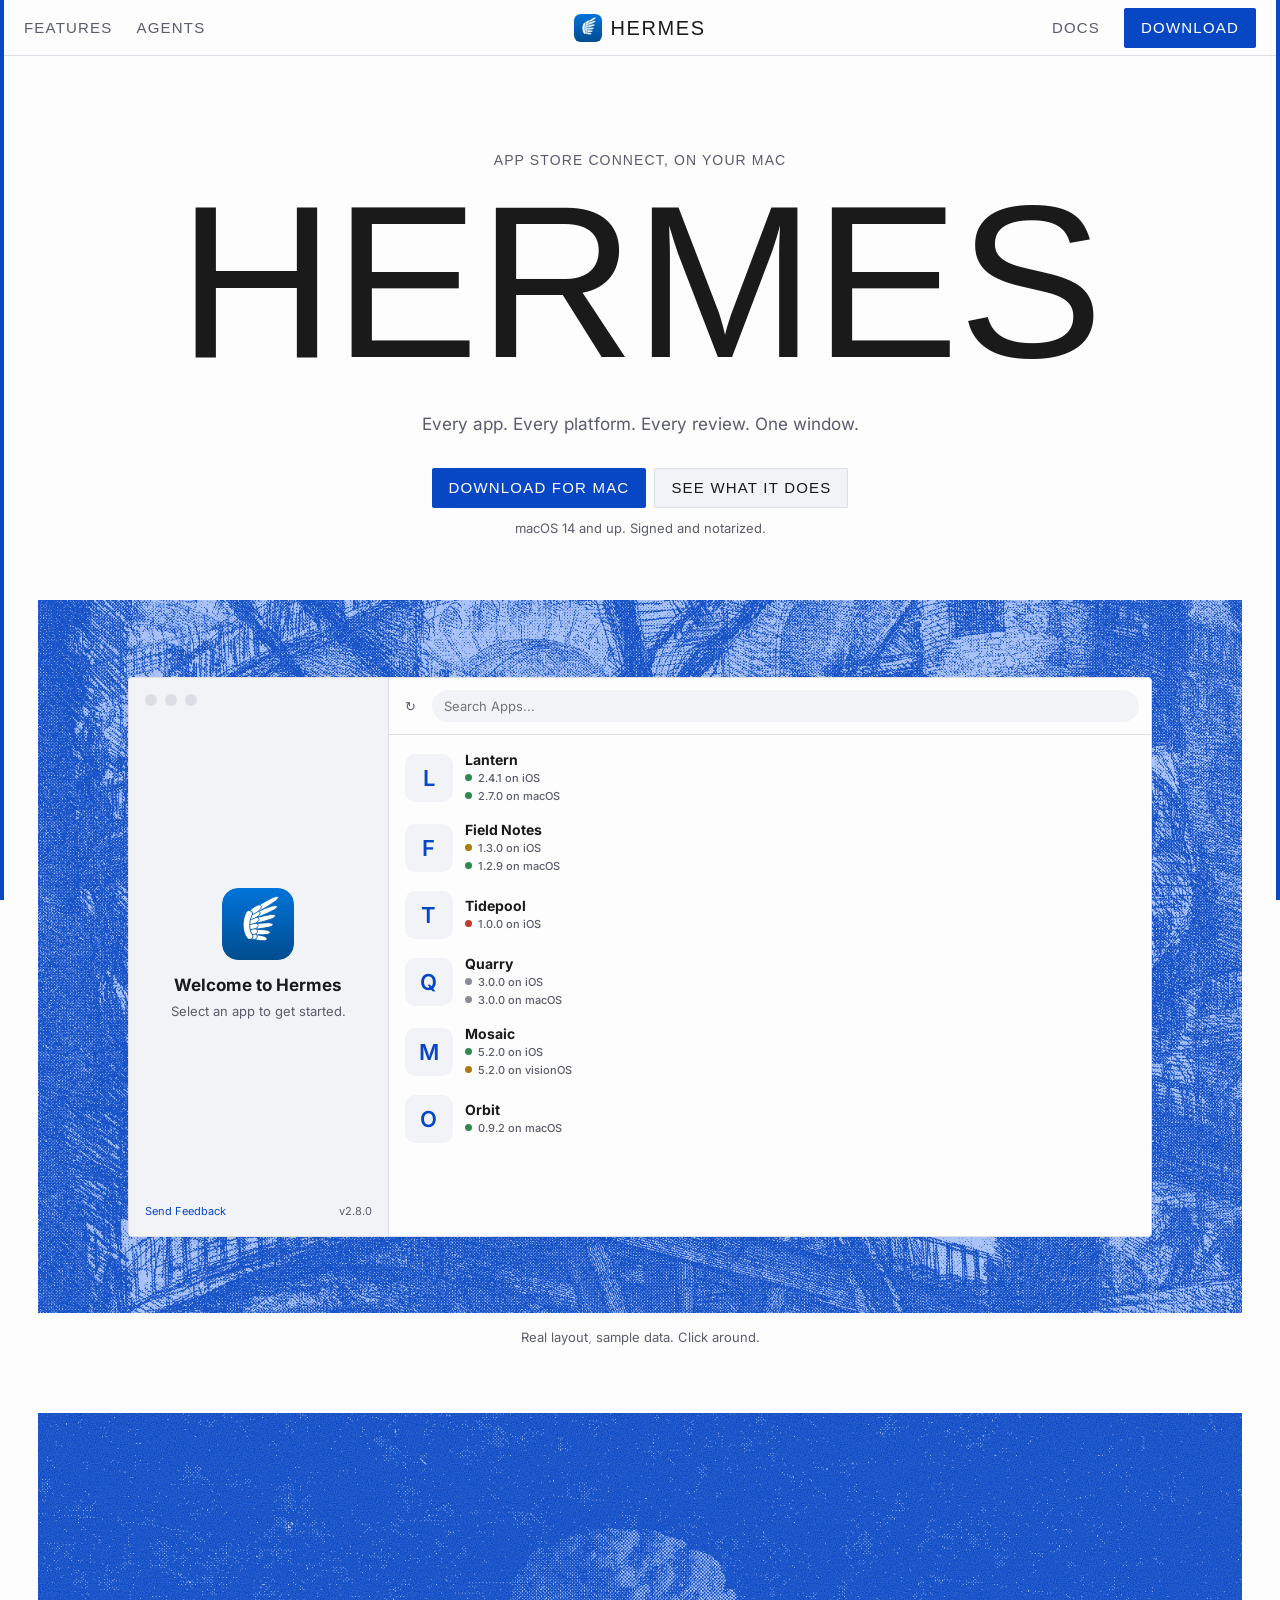
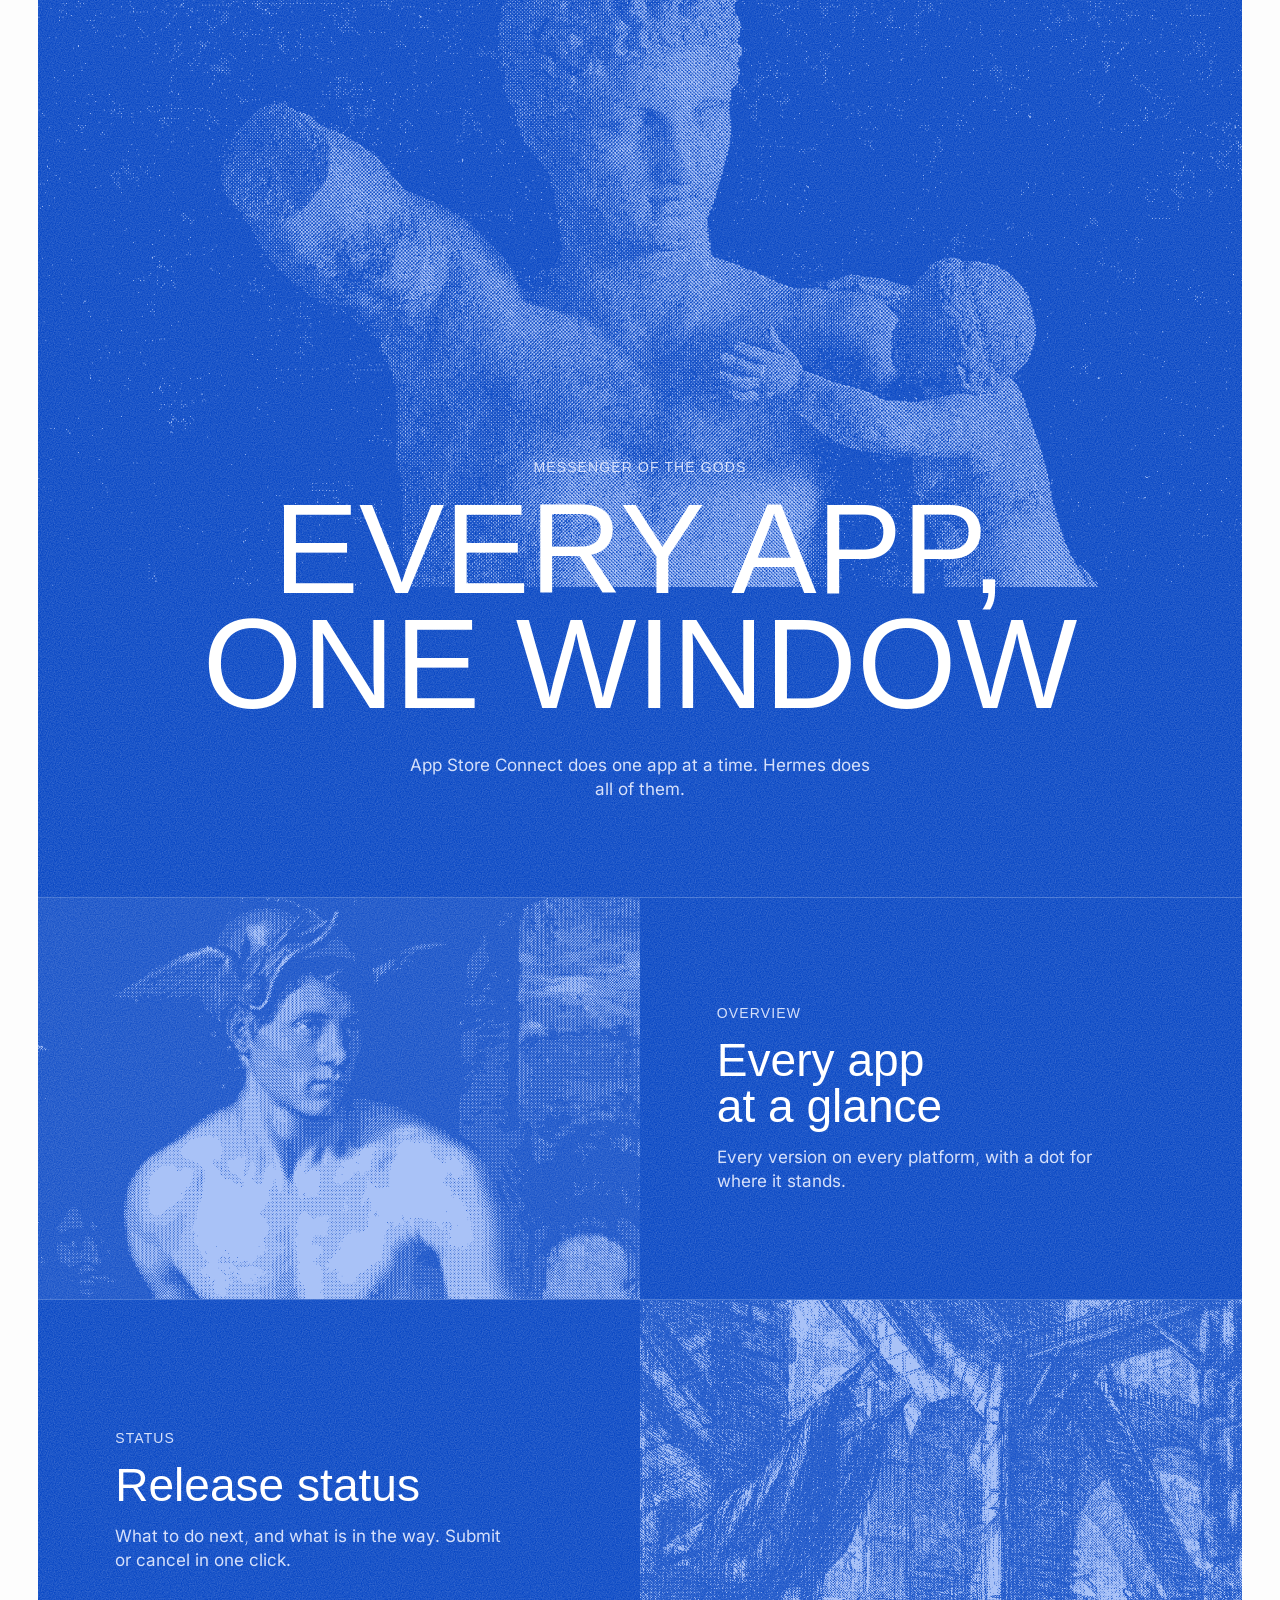
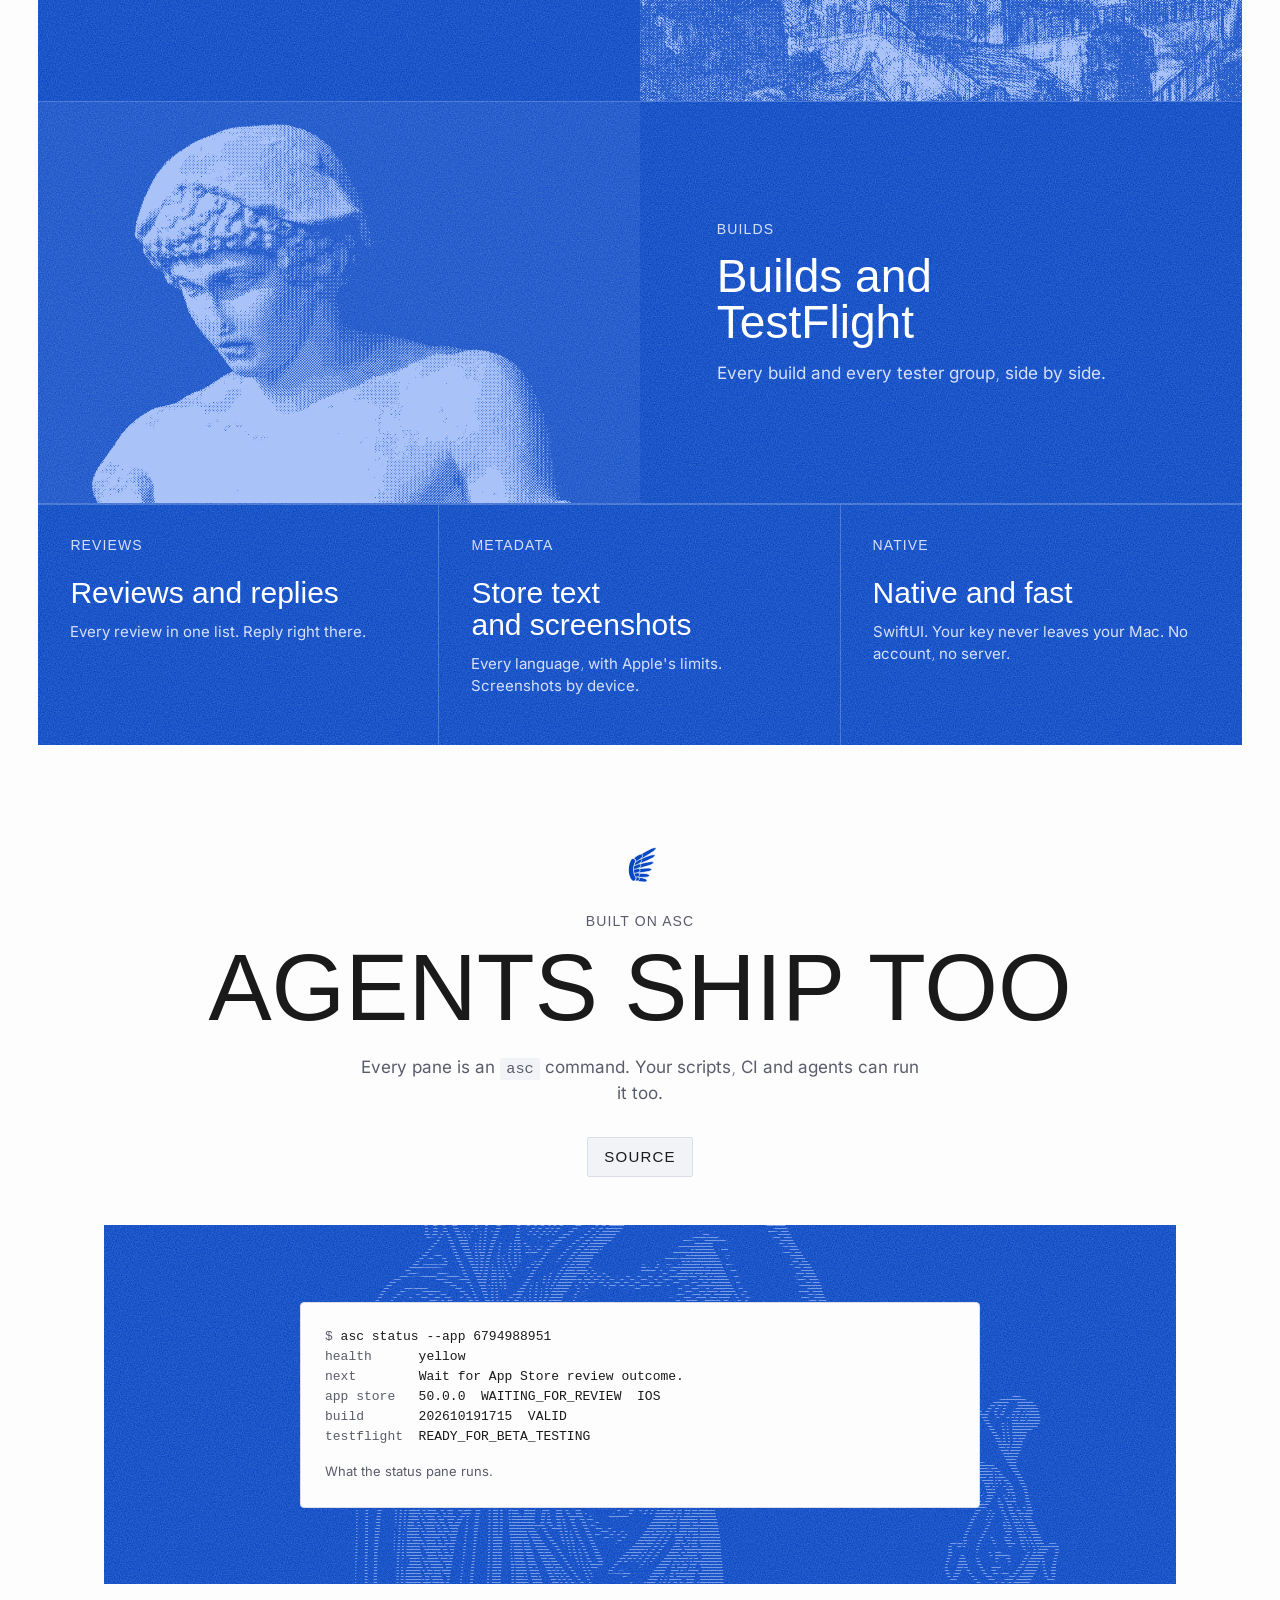
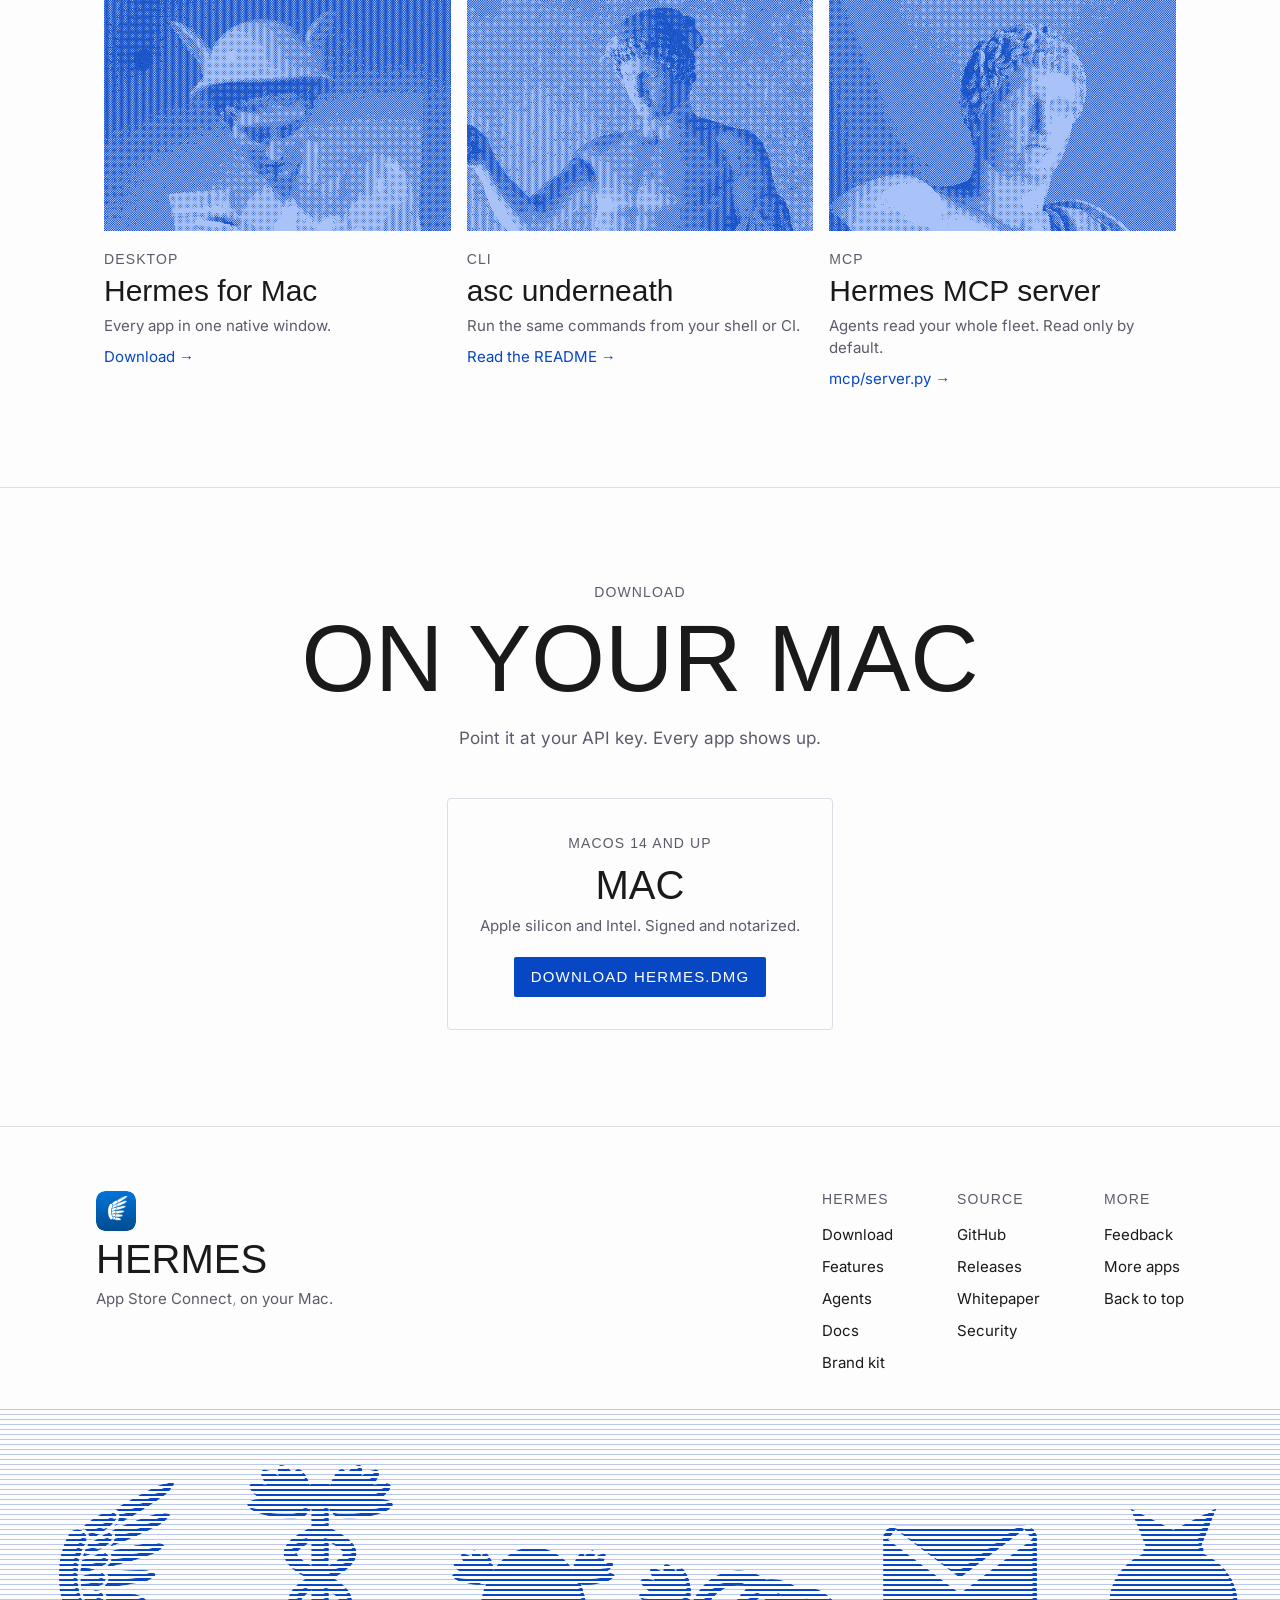
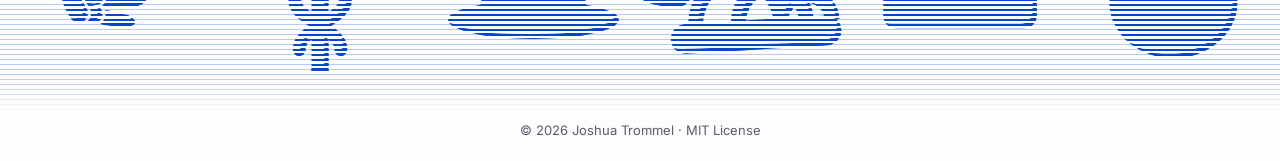
==== commit 533ace45: "Landing: every image unique, product cards now Thorvaldsen, Hermes Logios and the Pio-Clementino Her" ====
--- a/landing/index.html
+++ b/landing/index.html
@@ -35,7 +35,8 @@
 </header>
 
 <!-- Art, dithered to halftone by hand: Hermes of Praxiteles (Rijksmuseum, CC0), Hendrick Goltzius, Mercury (Mauritshuis, public domain),
-     Piranesi, Carceri plates VII and VIII (CC0), Hermes Ludovisi (public domain), all via Wikimedia Commons. -->
+     Piranesi, Carceri plates VII and VIII (CC0), Hermes Ludovisi, Hermes Logios and the Pio-Clementino Hermes (public domain),
+     Thorvaldsen, Mercury about to kill Argus (CC0), all via Wikimedia Commons. Every image is used once. -->
 <main id="top">
 <section class="hero" id="hero">
   <div class="wrap center hero-copy">
@@ -113,15 +114,15 @@
     </div>
     <div class="prods">
       <article class="prod reveal">
-        <div class="art prod-art" style="--img: url(art/card-face.png)" aria-hidden="true"></div>
+        <div class="art prod-art" style="--img: url(art/card-thorvaldsen.png)" aria-hidden="true"></div>
         <p class="label">Desktop</p><h3>Hermes for Mac</h3><p>Every app in one native window.</p><a href="https://github.com/nulljosh/hermes/releases/latest/download/Hermes.dmg">Download &rarr;</a>
       </article>
       <article class="prod reveal">
-        <div class="art prod-art" style="--img: url(art/card-stairs.png)" aria-hidden="true"></div>
+        <div class="art prod-art" style="--img: url(art/card-logios.png)" aria-hidden="true"></div>
         <p class="label">CLI</p><h3>asc underneath</h3><p>Run the same commands from your shell or CI.</p><a href="https://github.com/nulljosh/hermes#agents">Read the README &rarr;</a>
       </article>
       <article class="prod reveal">
-        <div class="art prod-art" style="--img: url(art/card-ludovisi.png)" aria-hidden="true"></div>
+        <div class="art prod-art" style="--img: url(art/card-pio.png)" aria-hidden="true"></div>
         <p class="label">MCP</p><h3>Hermes MCP server</h3><p>Agents read your whole fleet. Read only by default.</p><a href="https://github.com/nulljosh/hermes/blob/main/mcp/server.py">mcp/server.py &rarr;</a>
       </article>
     </div>
--- a/landing/landing.css
+++ b/landing/landing.css
@@ -182,7 +182,7 @@
 @media (max-width: 900px) {
   .frow { grid-template-columns: 1fr; }
   .docs { grid-template-columns: 1fr; gap: var(--sp-6); }
-  .toc { position: static; grid-auto-flow: column; overflow-x: auto; gap: var(--sp-4); }
+  .toc { position: static; grid-auto-flow: column; overflow-x: auto; gap: var(--sp-4); white-space: nowrap; }
   .defs { grid-template-columns: 1fr; }
   .defs dt { border-bottom: 0; padding-bottom: 0; }
   .frow:nth-child(even) .art { order: 0; }
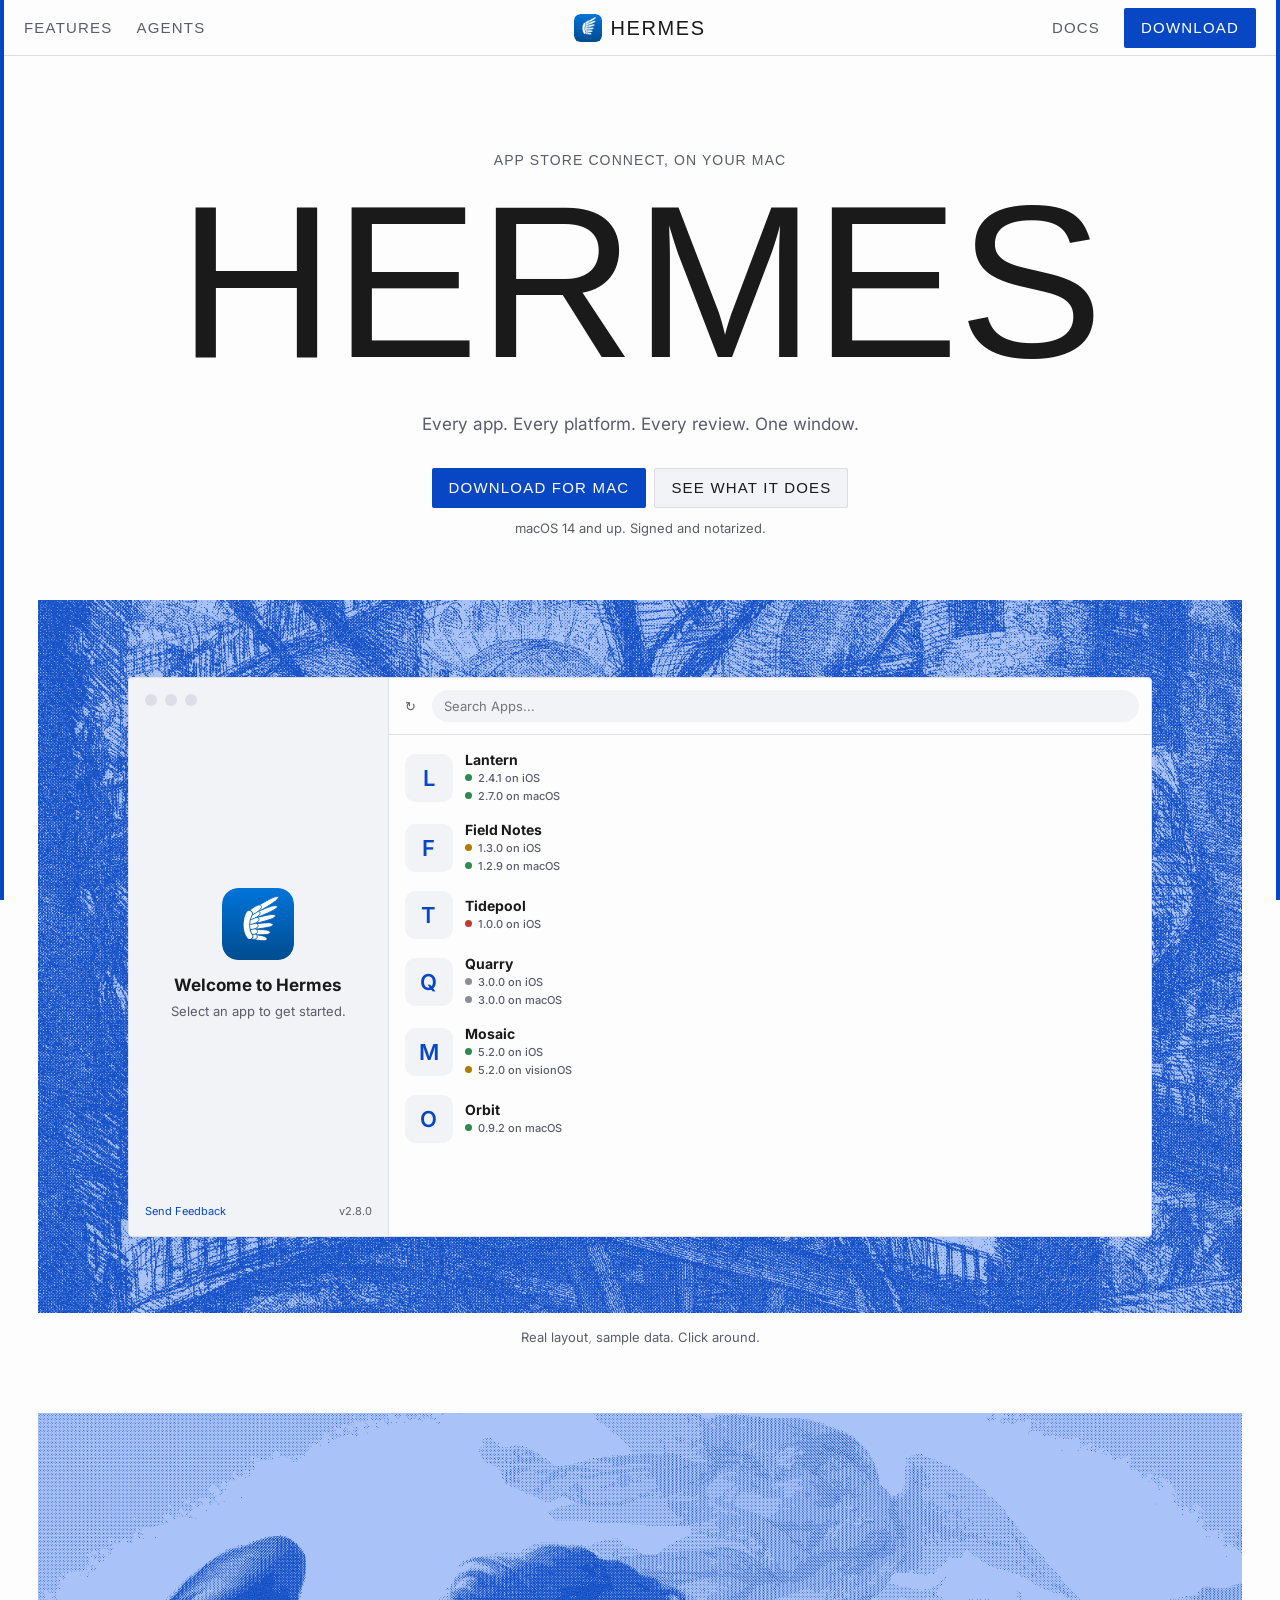
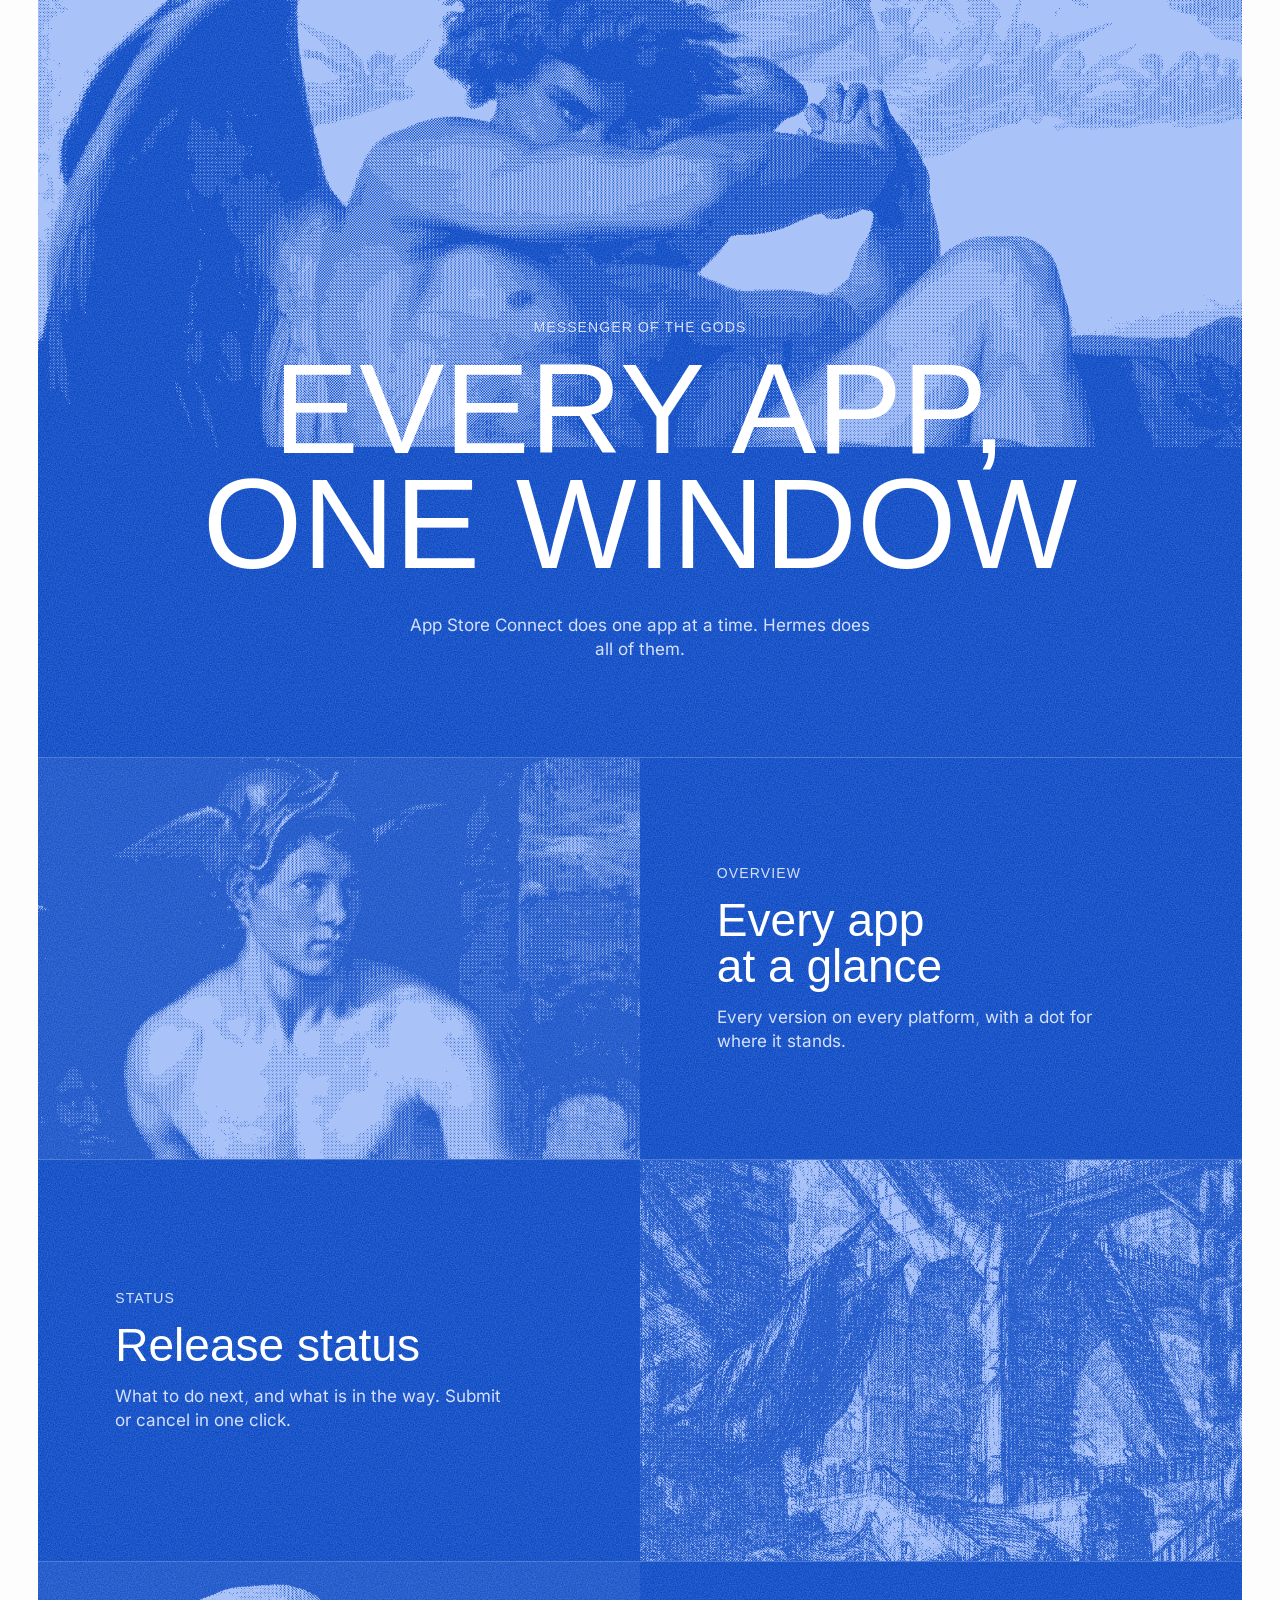
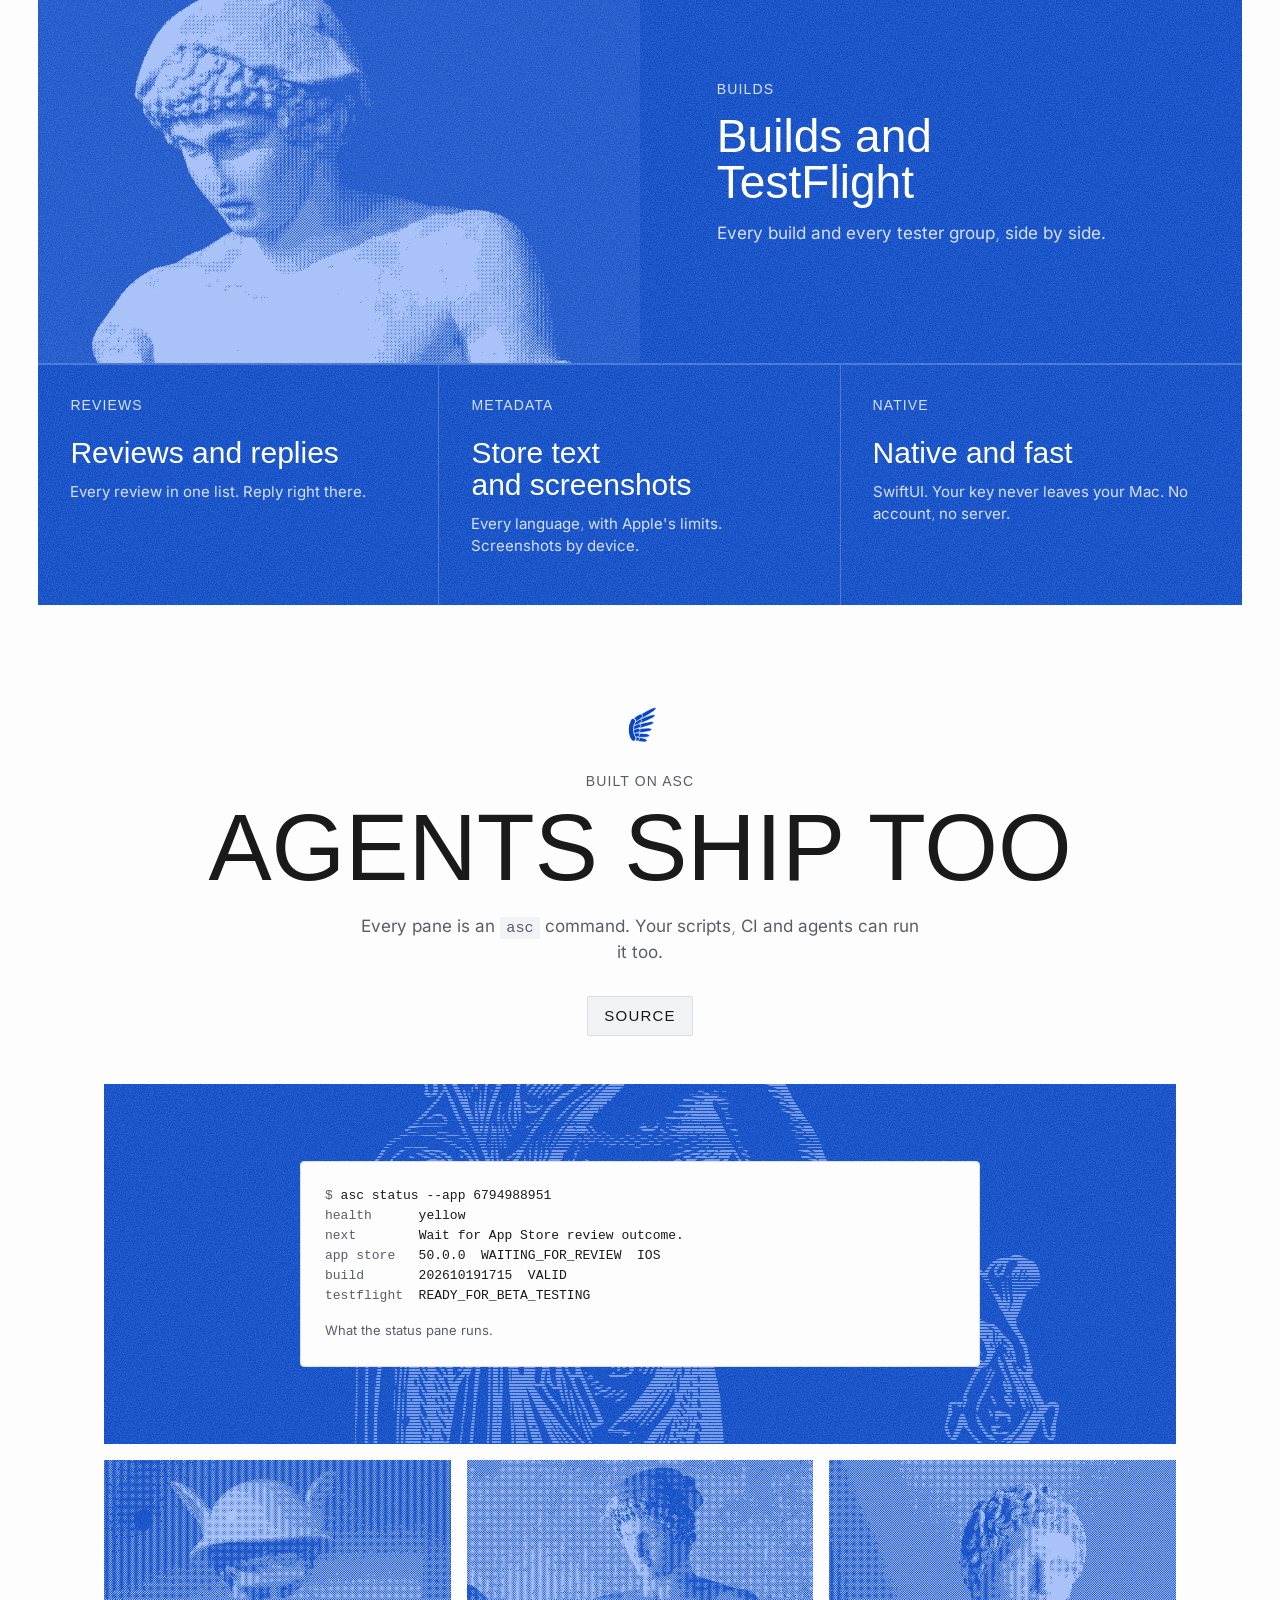
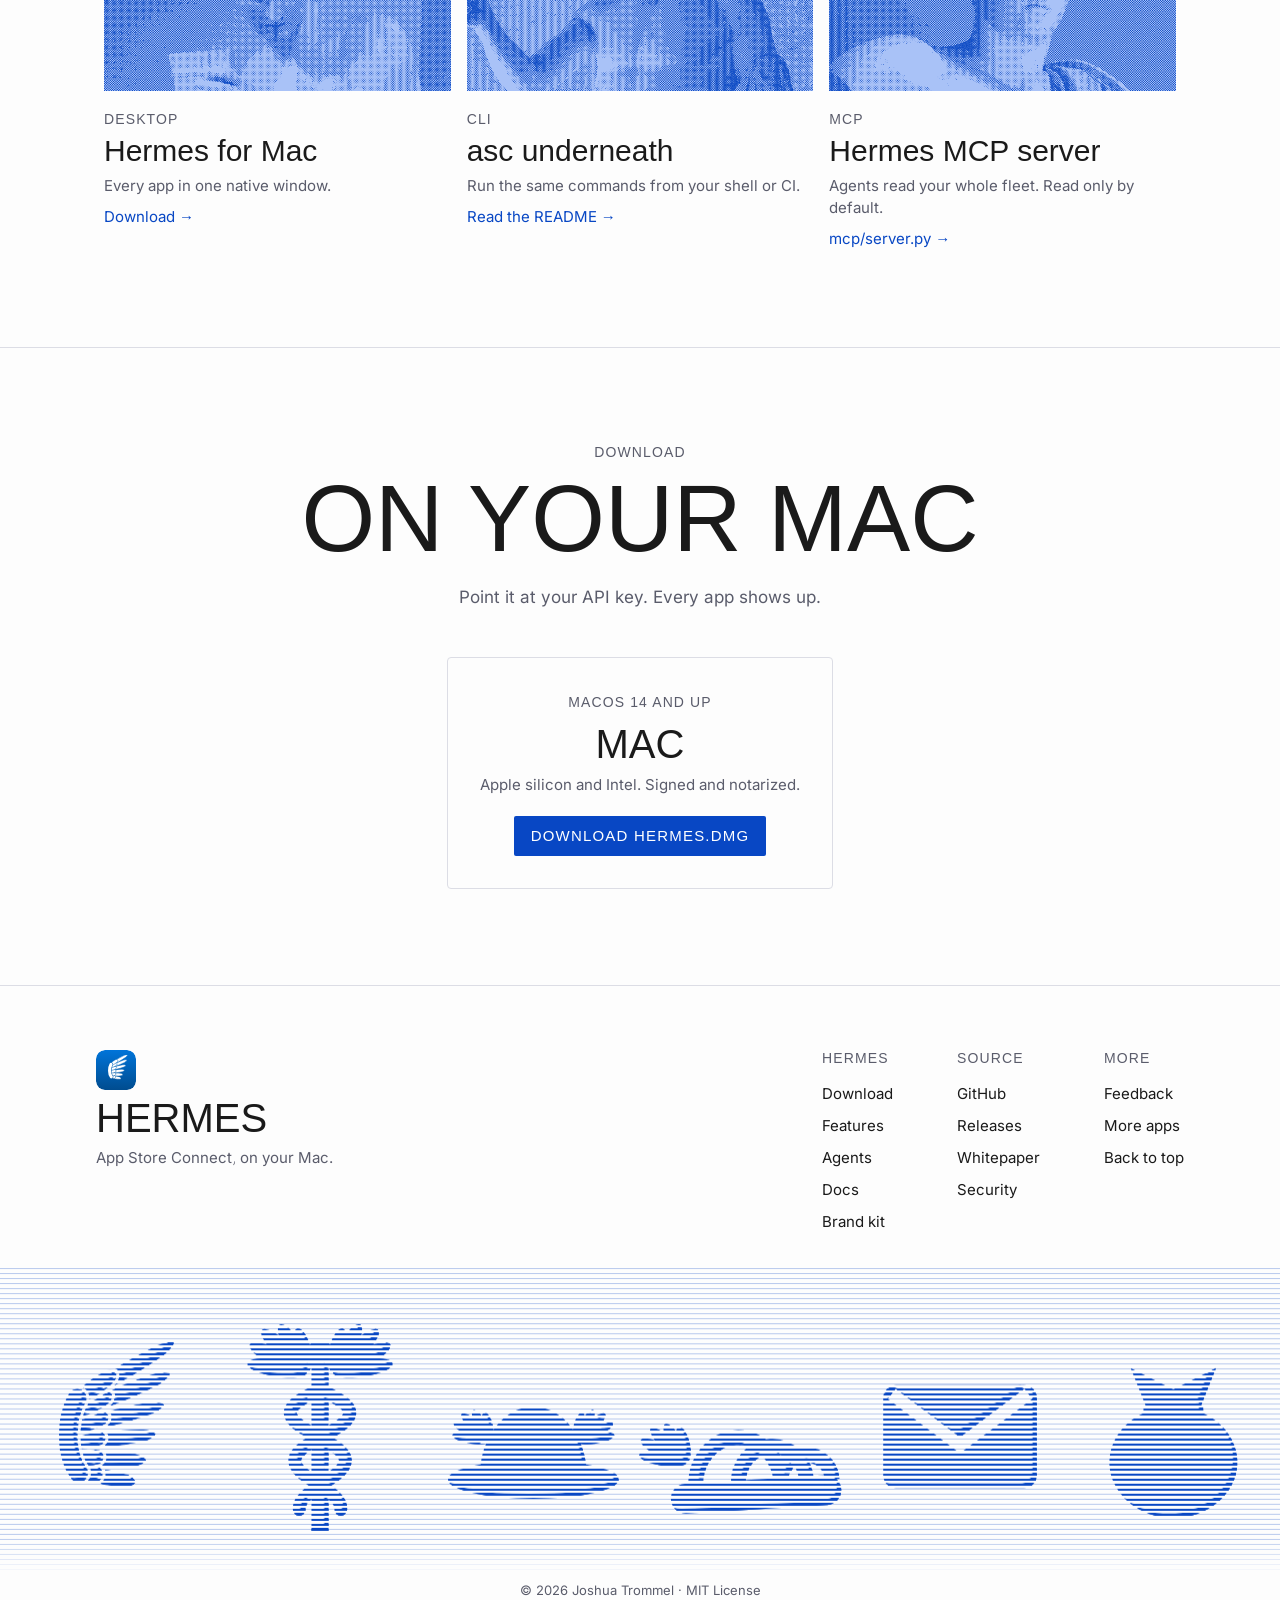
==== commit 3f6a95a7: "Landing: Cabanel's Fallen Angel in halftone heads the band; Praxiteles moves to the docs header; eve" ====
--- a/landing/index.html
+++ b/landing/index.html
@@ -34,7 +34,7 @@
   </div>
 </header>
 
-<!-- Art, dithered to halftone by hand: Hermes of Praxiteles (Rijksmuseum, CC0), Hendrick Goltzius, Mercury (Mauritshuis, public domain),
+<!-- Art, dithered to halftone by hand: Alexandre Cabanel, Fallen Angel (public domain), Hendrick Goltzius, Mercury (Mauritshuis, public domain),
      Piranesi, Carceri plates VII and VIII (CC0), Hermes Ludovisi, Hermes Logios and the Pio-Clementino Hermes (public domain),
      Thorvaldsen, Mercury about to kill Argus (CC0), all via Wikimedia Commons. Every image is used once. -->
 <main id="top">
@@ -72,7 +72,7 @@
 
 <section class="band" id="features">
   <div class="band-head">
-    <div class="art band-art" style="--img: url(art/prax.png)" aria-hidden="true"></div>
+    <div class="art band-art" style="--img: url(art/cabanel.png)" aria-hidden="true"></div>
     <div class="band-copy reveal">
       <p class="label">Messenger of the gods</p>
       <h2>Every app, one window</h2>
--- a/landing/landing.css
+++ b/landing/landing.css
@@ -94,7 +94,7 @@
 .band { margin: 0 clamp(0px, 3vw, 44px); background: var(--grain), var(--band); color: #fff; overflow: hidden; }
 .band .label { color: var(--band-sub); }
 .band-head { text-align: center; }
-.band-art { aspect-ratio: 14 / 9; max-height: 86vh; width: 100%; background: none; }
+.band-art { aspect-ratio: 19 / 10; max-height: 86vh; width: 100%; background: none; }
 .band-copy { position: relative; margin-top: -10vw; padding: 0 var(--sp-5) var(--sp-9); }
 .band-copy h2 { font-size: clamp(60px, 10vw, 168px); line-height: .9; }
 .band-copy p:last-child { margin: var(--sp-6) auto 0; max-width: 480px; color: var(--band-sub); }
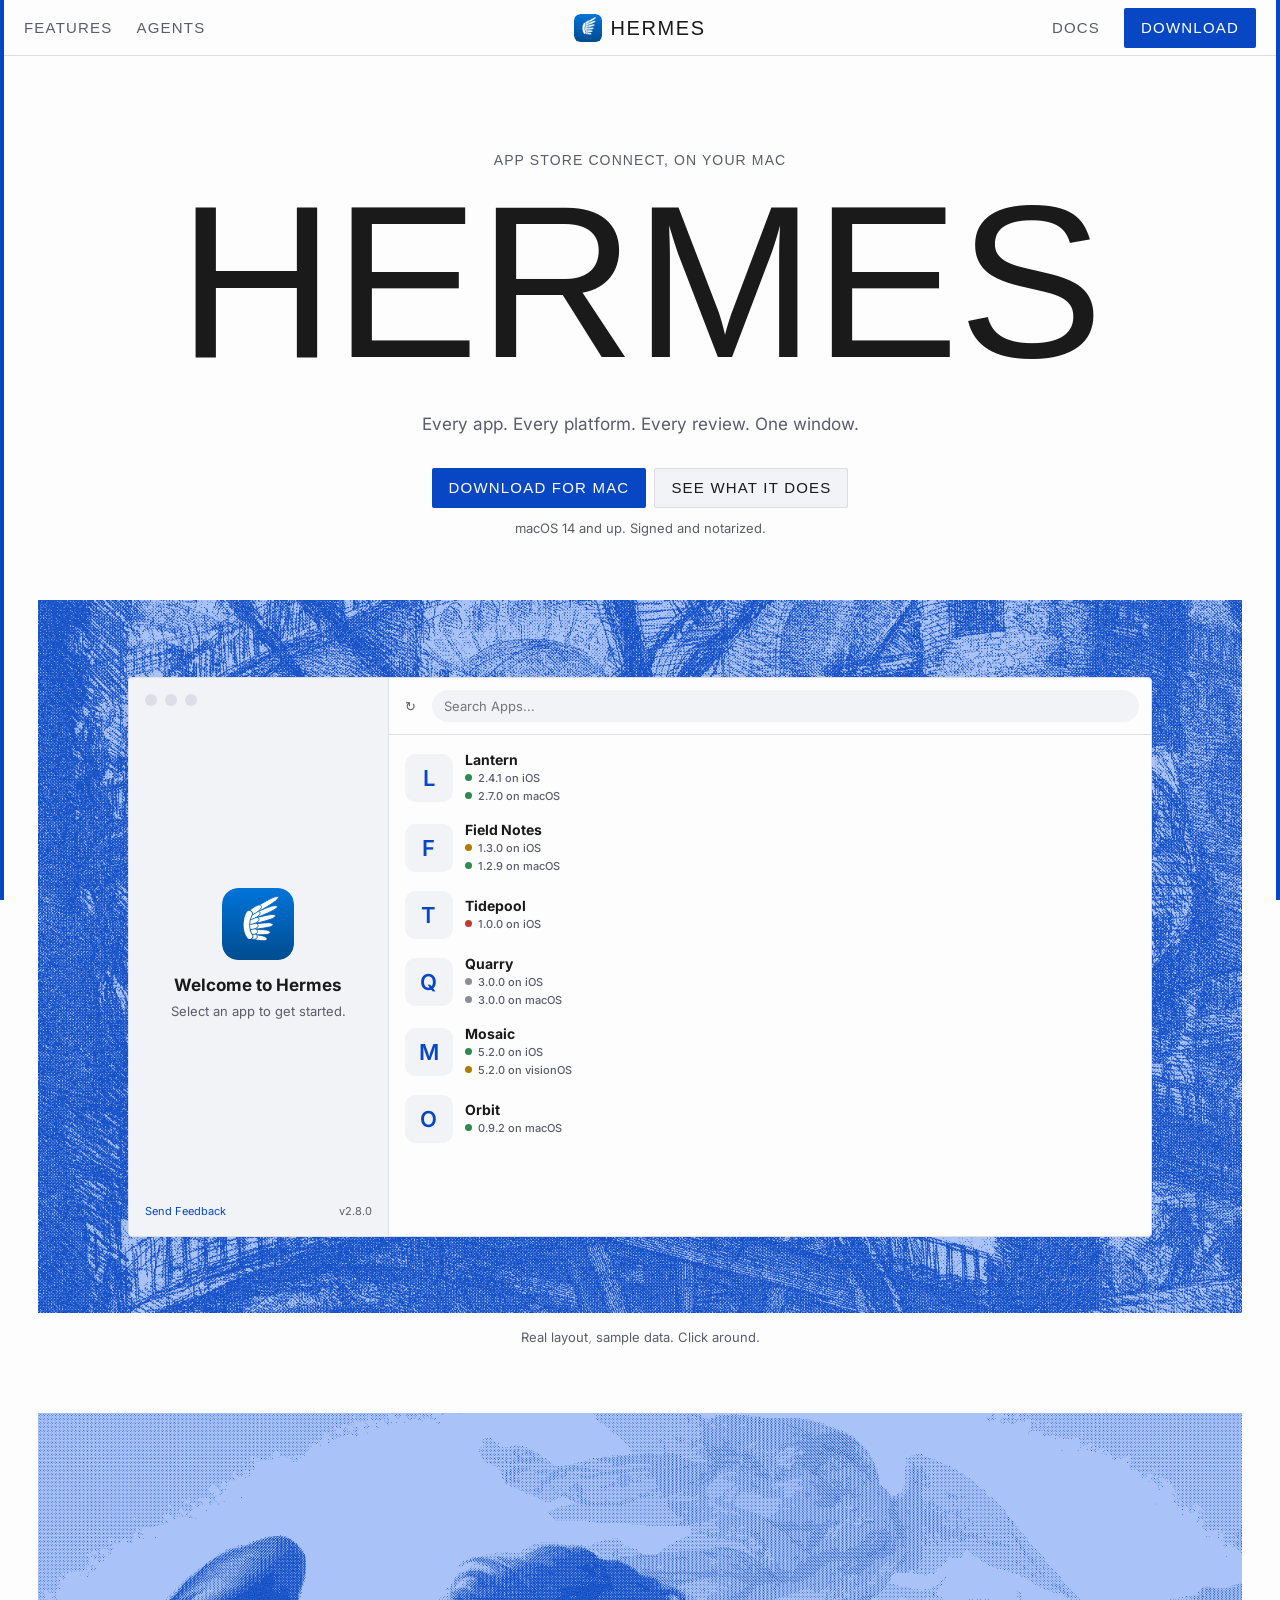
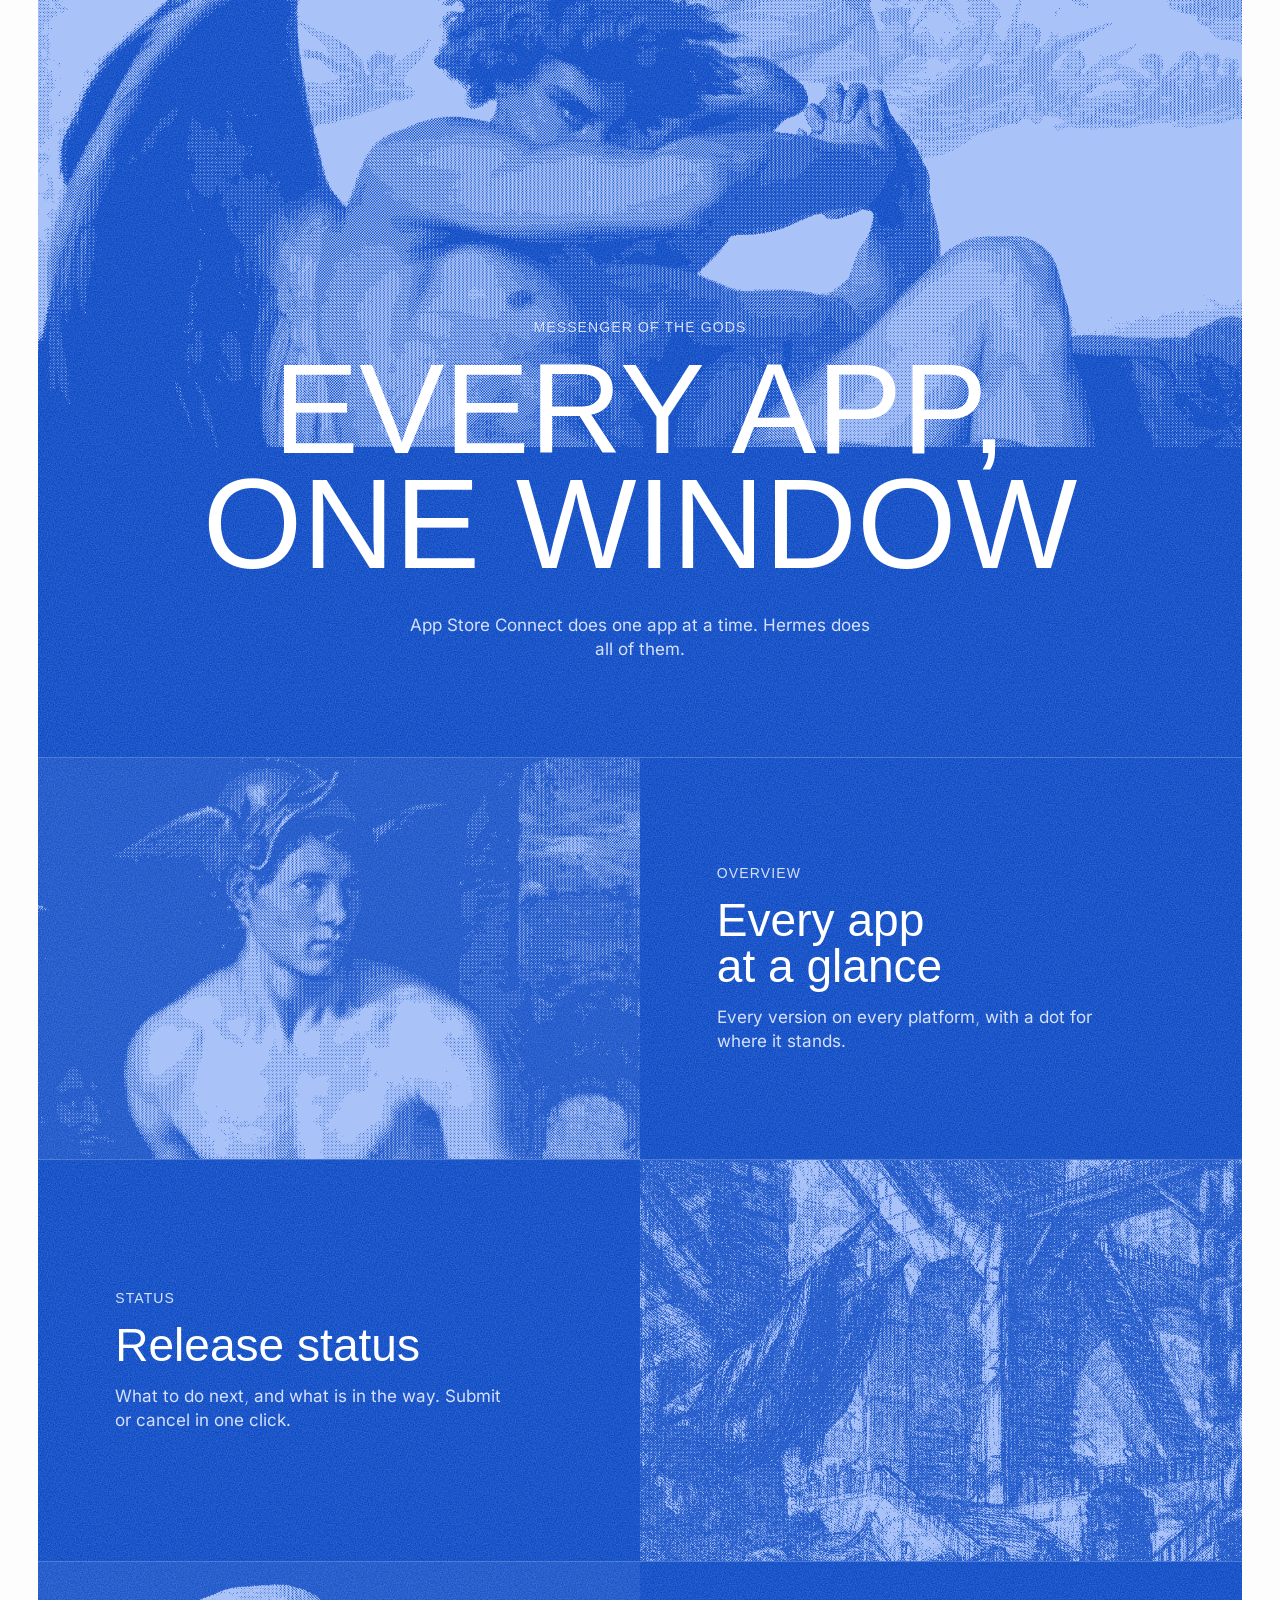
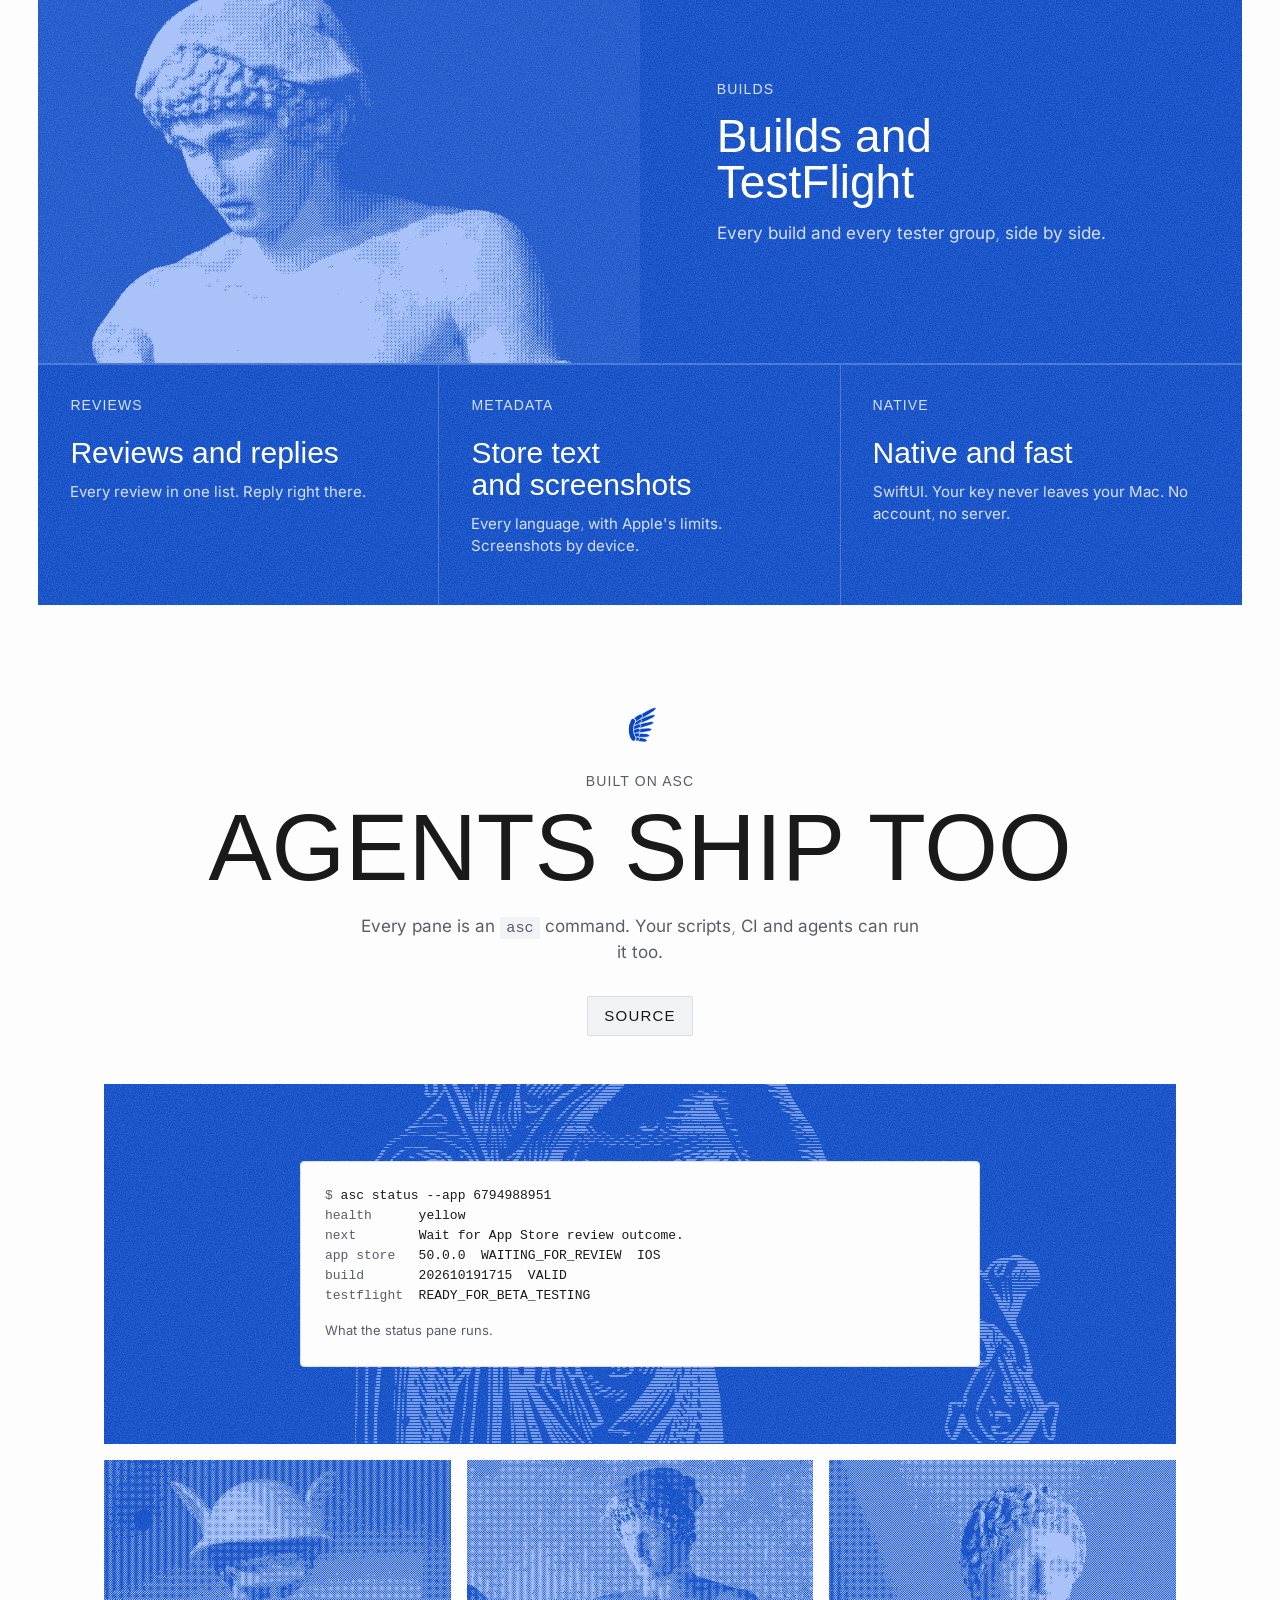
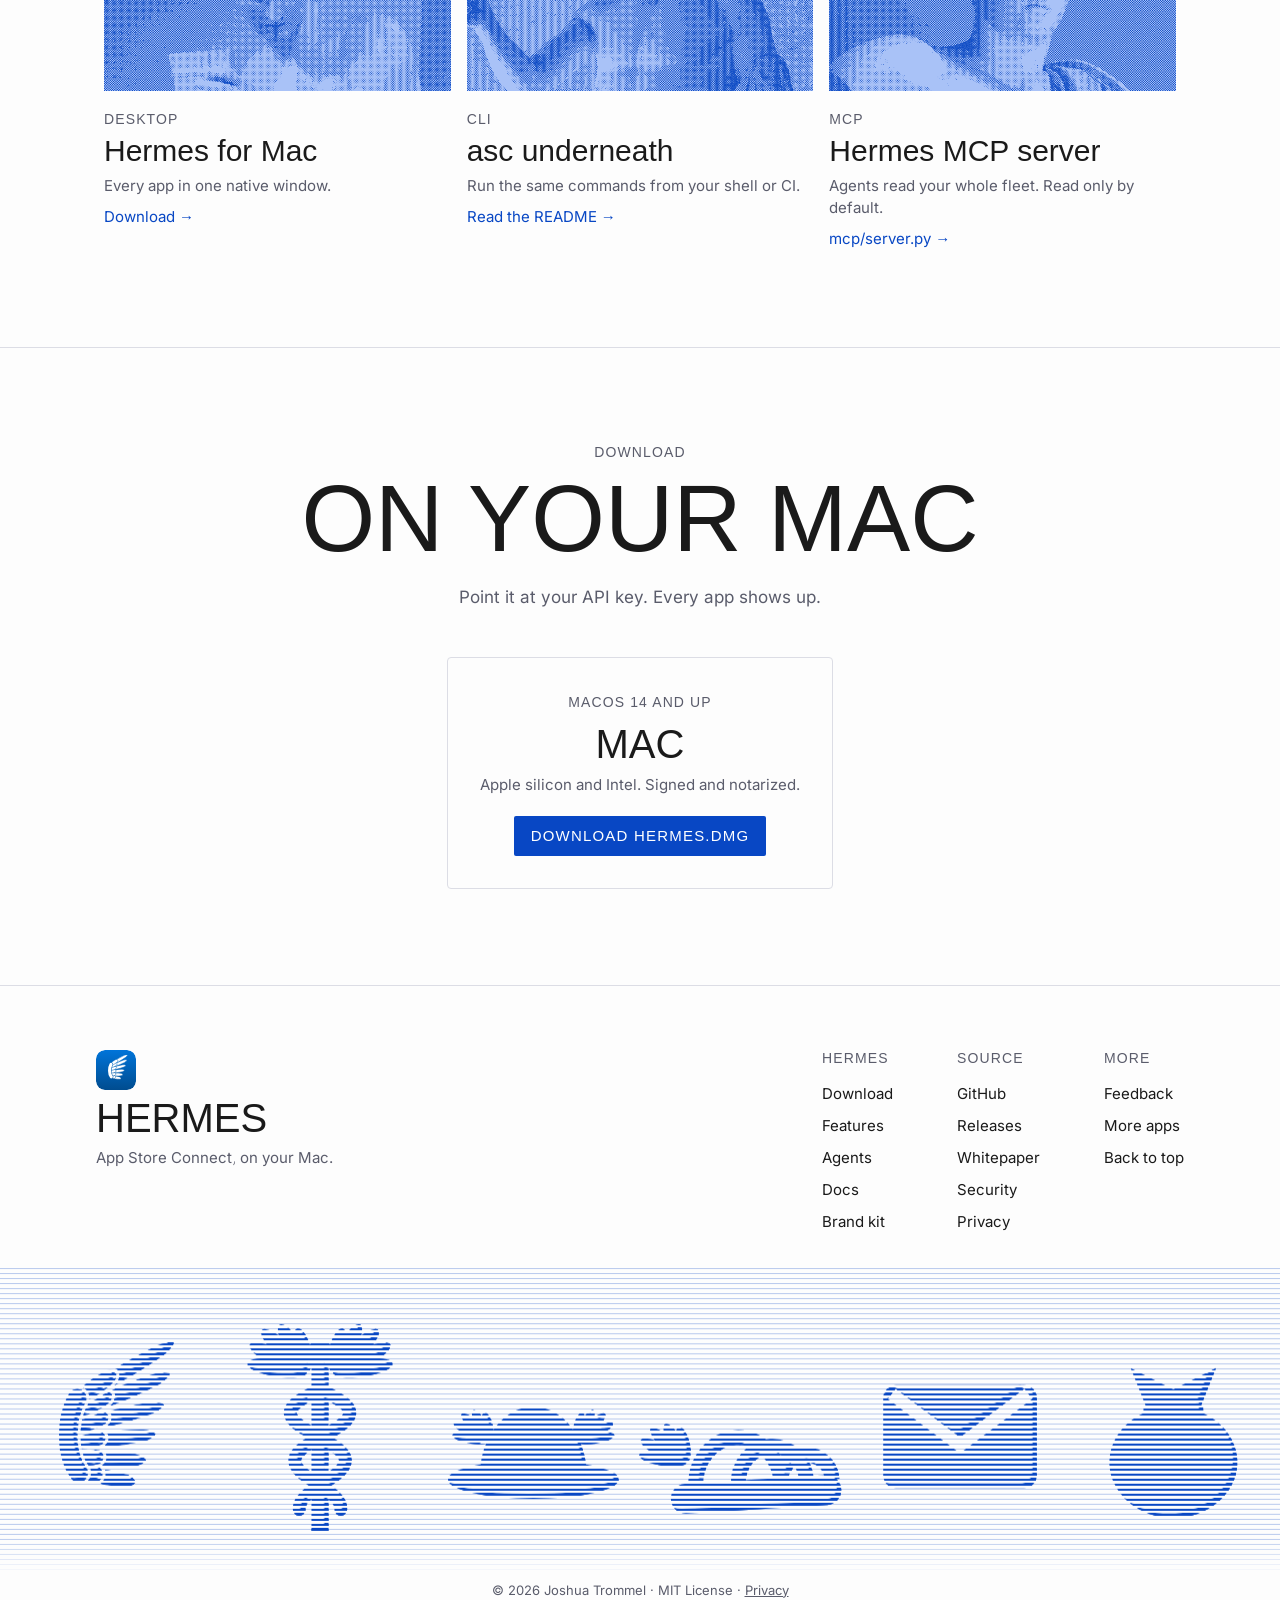
==== commit 66852425: "iOS writes: reply to reviews with a signature, each change confirmed first; privacy policy (docs/PRI" ====
--- a/landing/index.html
+++ b/landing/index.html
@@ -146,12 +146,12 @@
     <div class="foot-brand"><img src="icon.svg" alt="" width="40" height="40"><b>Hermes</b><p>App Store Connect, on your Mac.</p></div>
     <nav class="foot-cols" aria-label="Footer">
       <div><p class="label">Hermes</p><a href="https://github.com/nulljosh/hermes/releases/latest/download/Hermes.dmg">Download</a><a href="#features">Features</a><a href="#agents">Agents</a><a href="docs">Docs</a><a href="brand">Brand kit</a></div>
-      <div><p class="label">Source</p><a href="https://github.com/nulljosh/hermes">GitHub</a><a href="https://github.com/nulljosh/hermes/releases">Releases</a><a href="https://github.com/nulljosh/hermes/blob/main/docs/WHITEPAPER.md">Whitepaper</a><a href="https://github.com/nulljosh/hermes/blob/main/docs/SECURITY.md">Security</a></div>
+      <div><p class="label">Source</p><a href="https://github.com/nulljosh/hermes">GitHub</a><a href="https://github.com/nulljosh/hermes/releases">Releases</a><a href="https://github.com/nulljosh/hermes/blob/main/docs/WHITEPAPER.md">Whitepaper</a><a href="https://github.com/nulljosh/hermes/blob/main/docs/SECURITY.md">Security</a><a href="privacy">Privacy</a></div>
       <div><p class="label">More</p><a href="mailto:trommatic@icloud.com?subject=Hermes">Feedback</a><a href="https://jaybulb.com">More apps</a><a href="#top">Back to top</a></div>
     </nav>
   </div>
   <div class="word-band" aria-hidden="true"><canvas class="word-canvas"></canvas></div>
-  <p class="legal">&copy; 2026 Joshua Trommel &middot; MIT License</p>
+  <p class="legal">&copy; 2026 Joshua Trommel &middot; MIT License &middot; <a href="privacy">Privacy</a></p>
 </footer>
 
 <script src="footer-band.js" defer></script>
--- a/landing/landing.css
+++ b/landing/landing.css
@@ -174,6 +174,9 @@
 .defs dt { font-weight: 600; padding-right: var(--sp-6); }
 .defs dd { color: var(--sub); }
 .faq { grid-template-columns: 1fr; }
+.privacy { grid-template-columns: minmax(0, 1fr); max-width: 760px; }
+.doc-h1 { font-size: clamp(56px, 8vw, 104px); }
+.legal a { color: inherit; }
 .faq dt { border-bottom: 0; padding-bottom: 0; }
 
 .js .reveal { opacity: 0; transform: translateY(16px); transition: opacity .5s ease, transform .5s ease; }
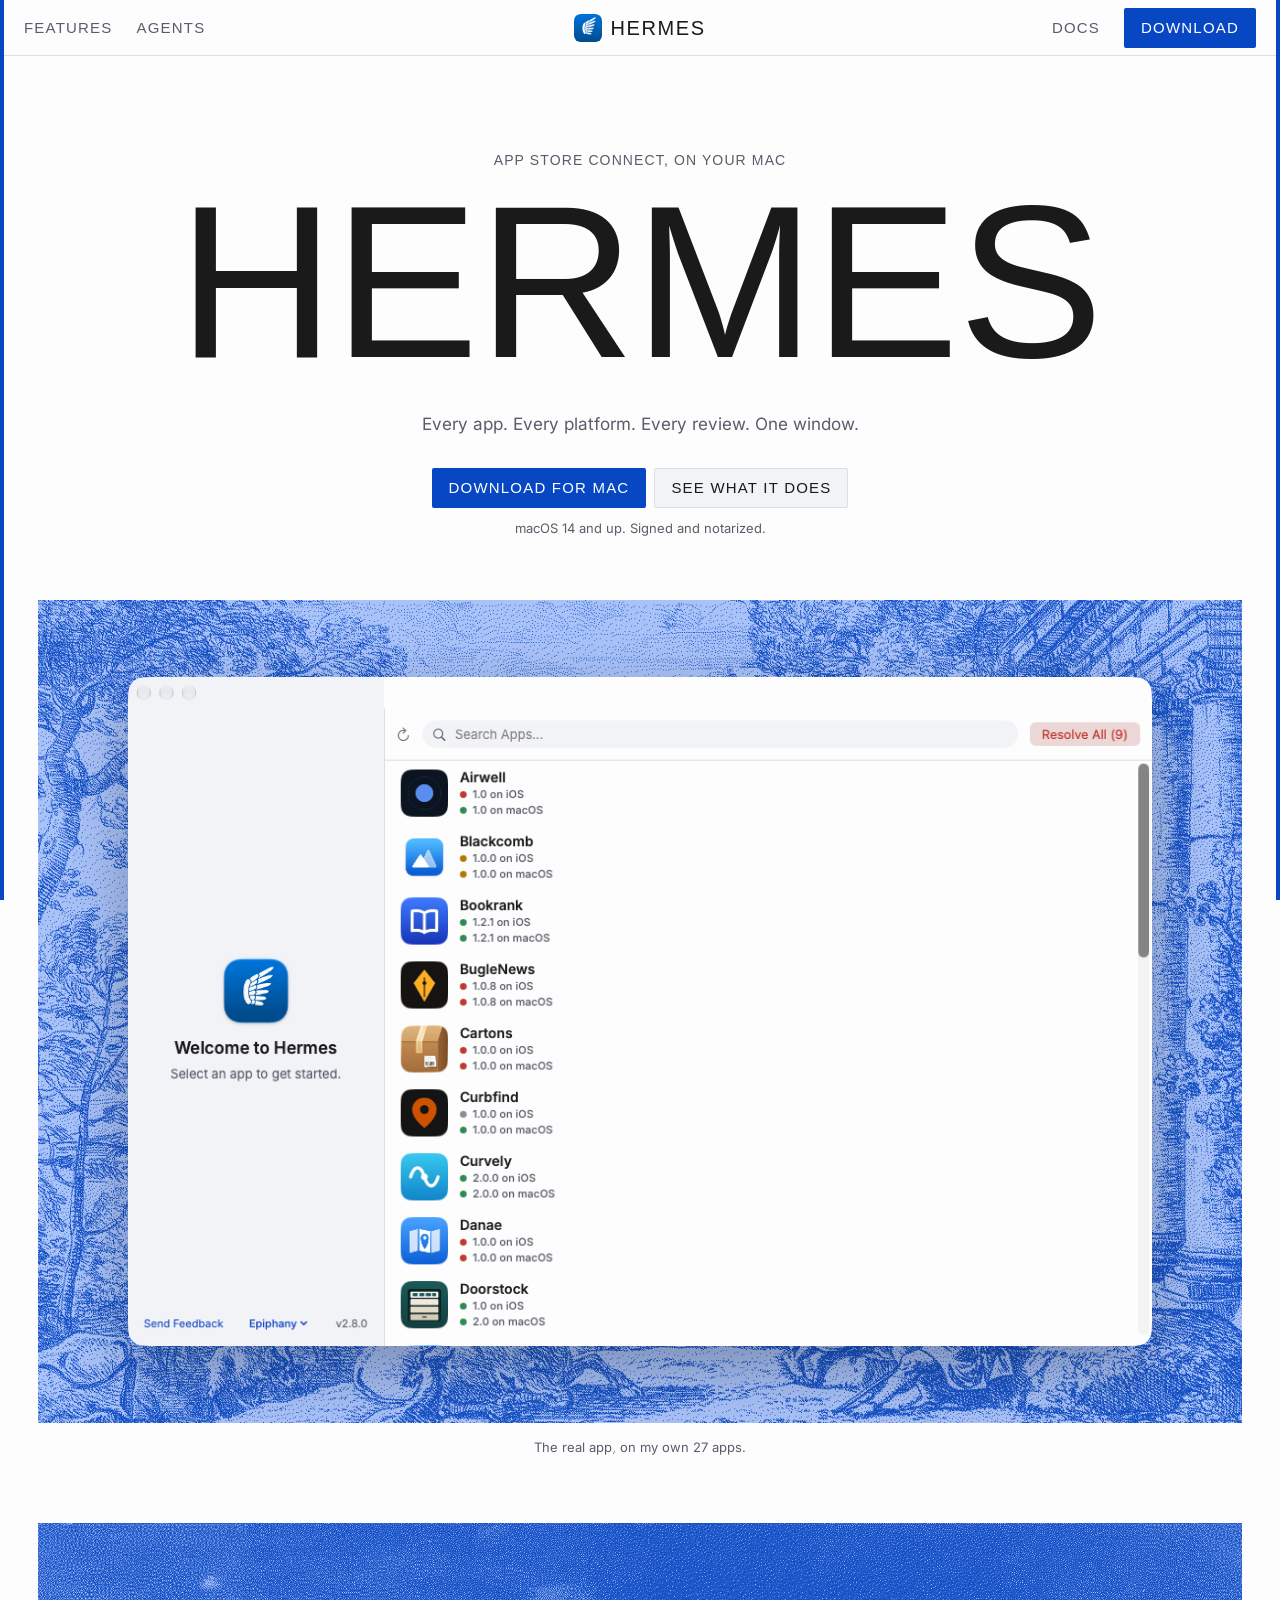
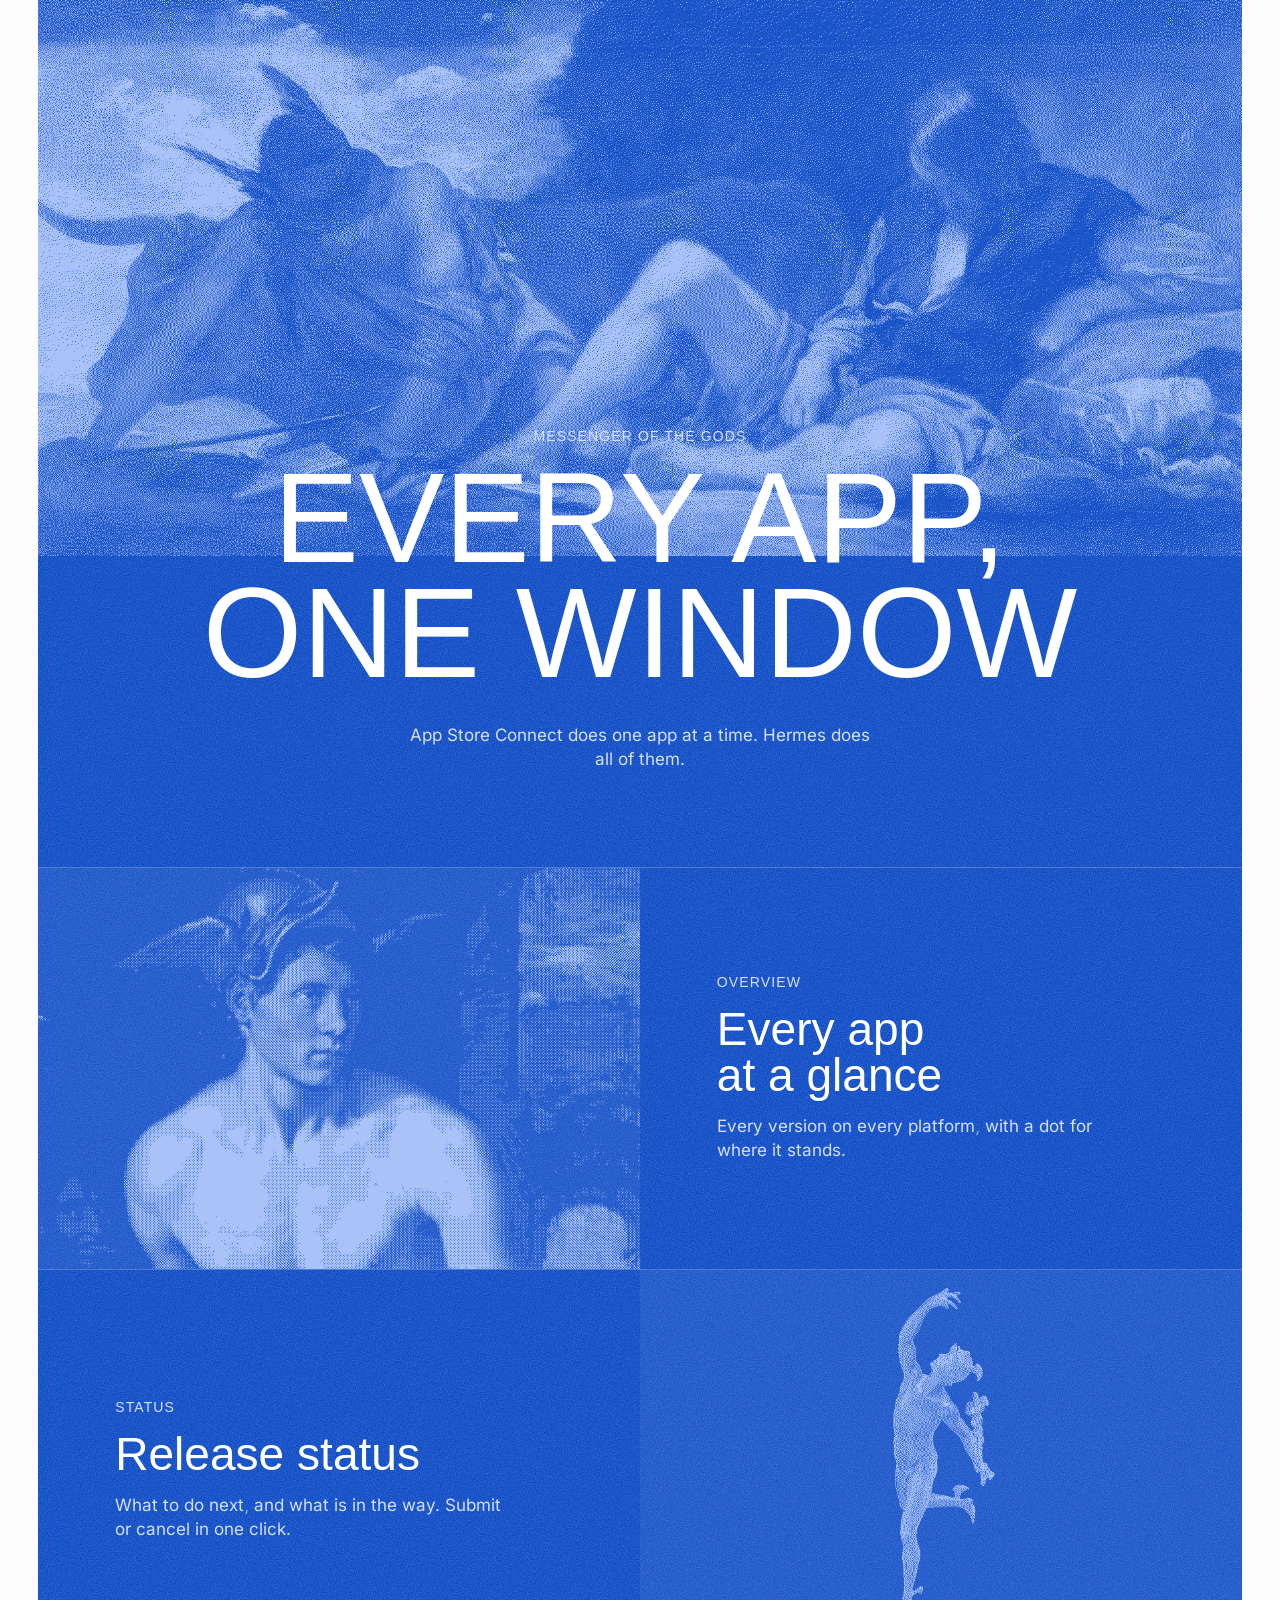
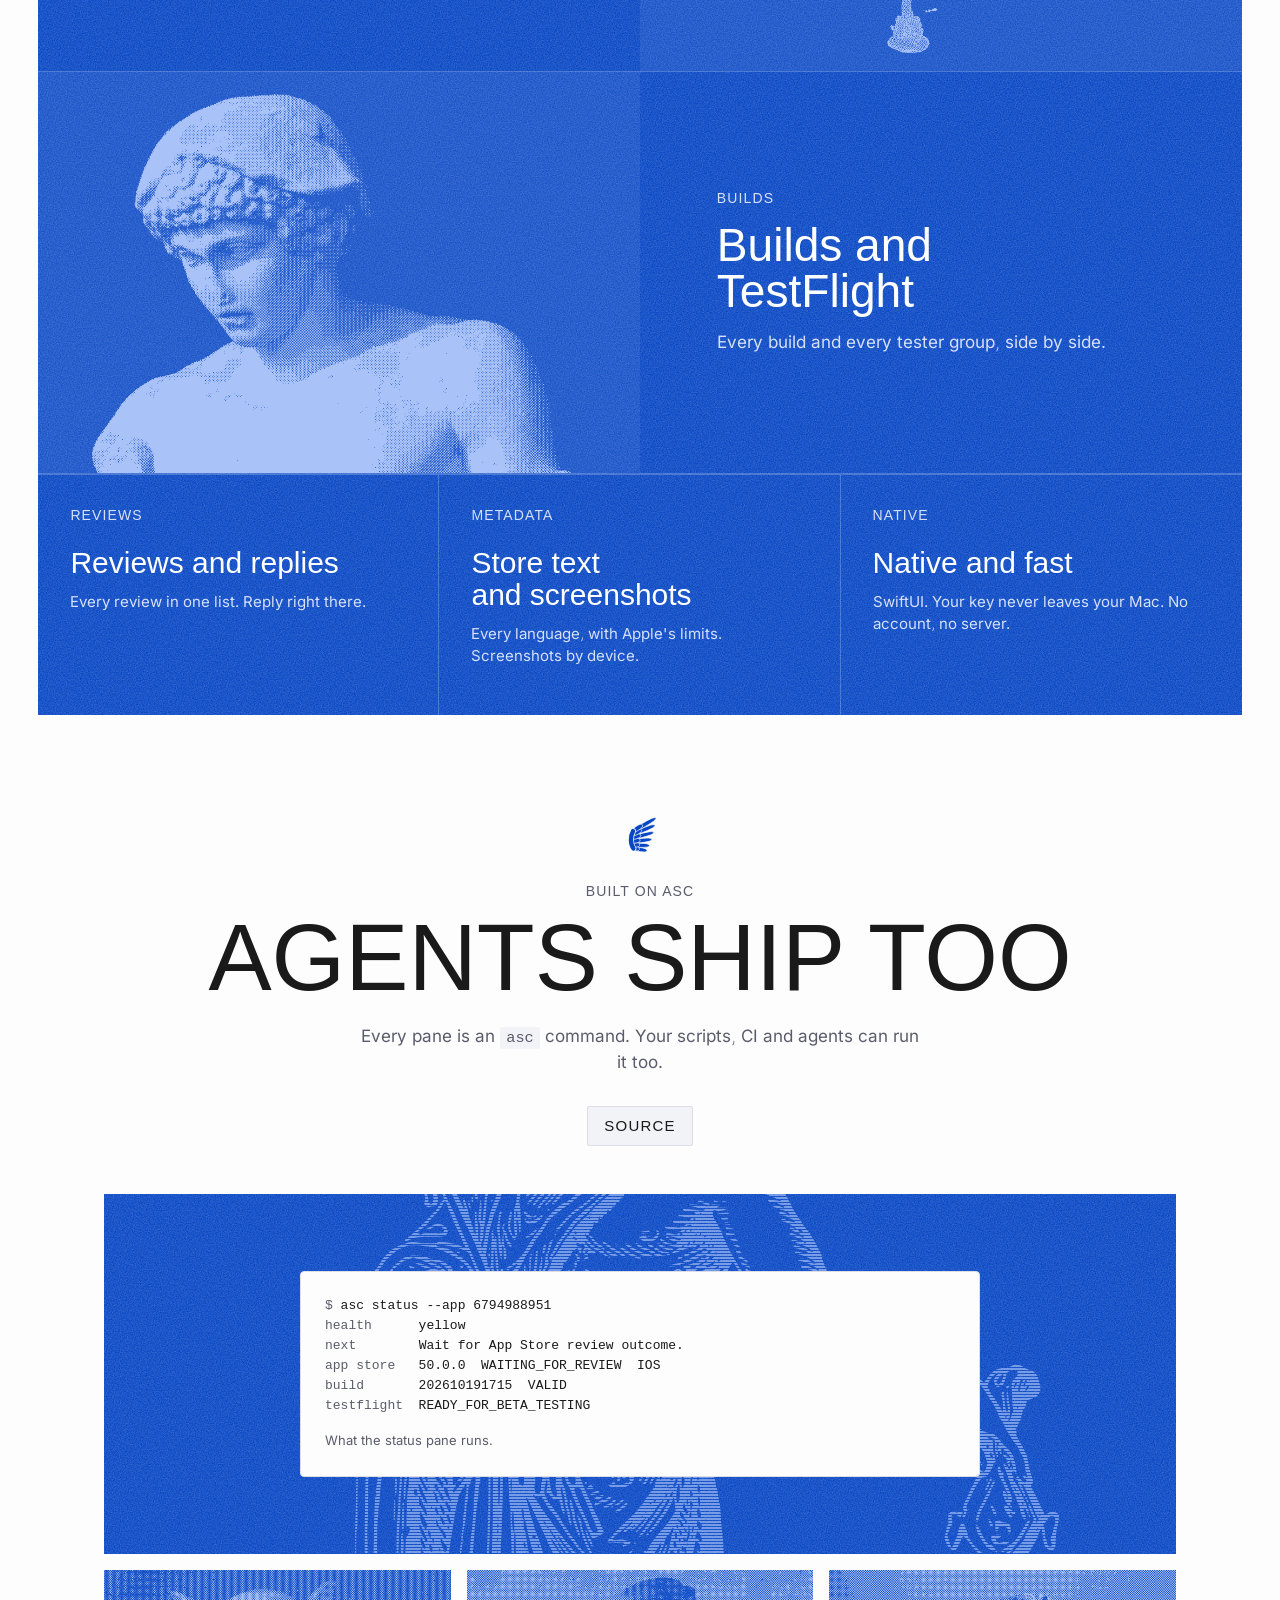
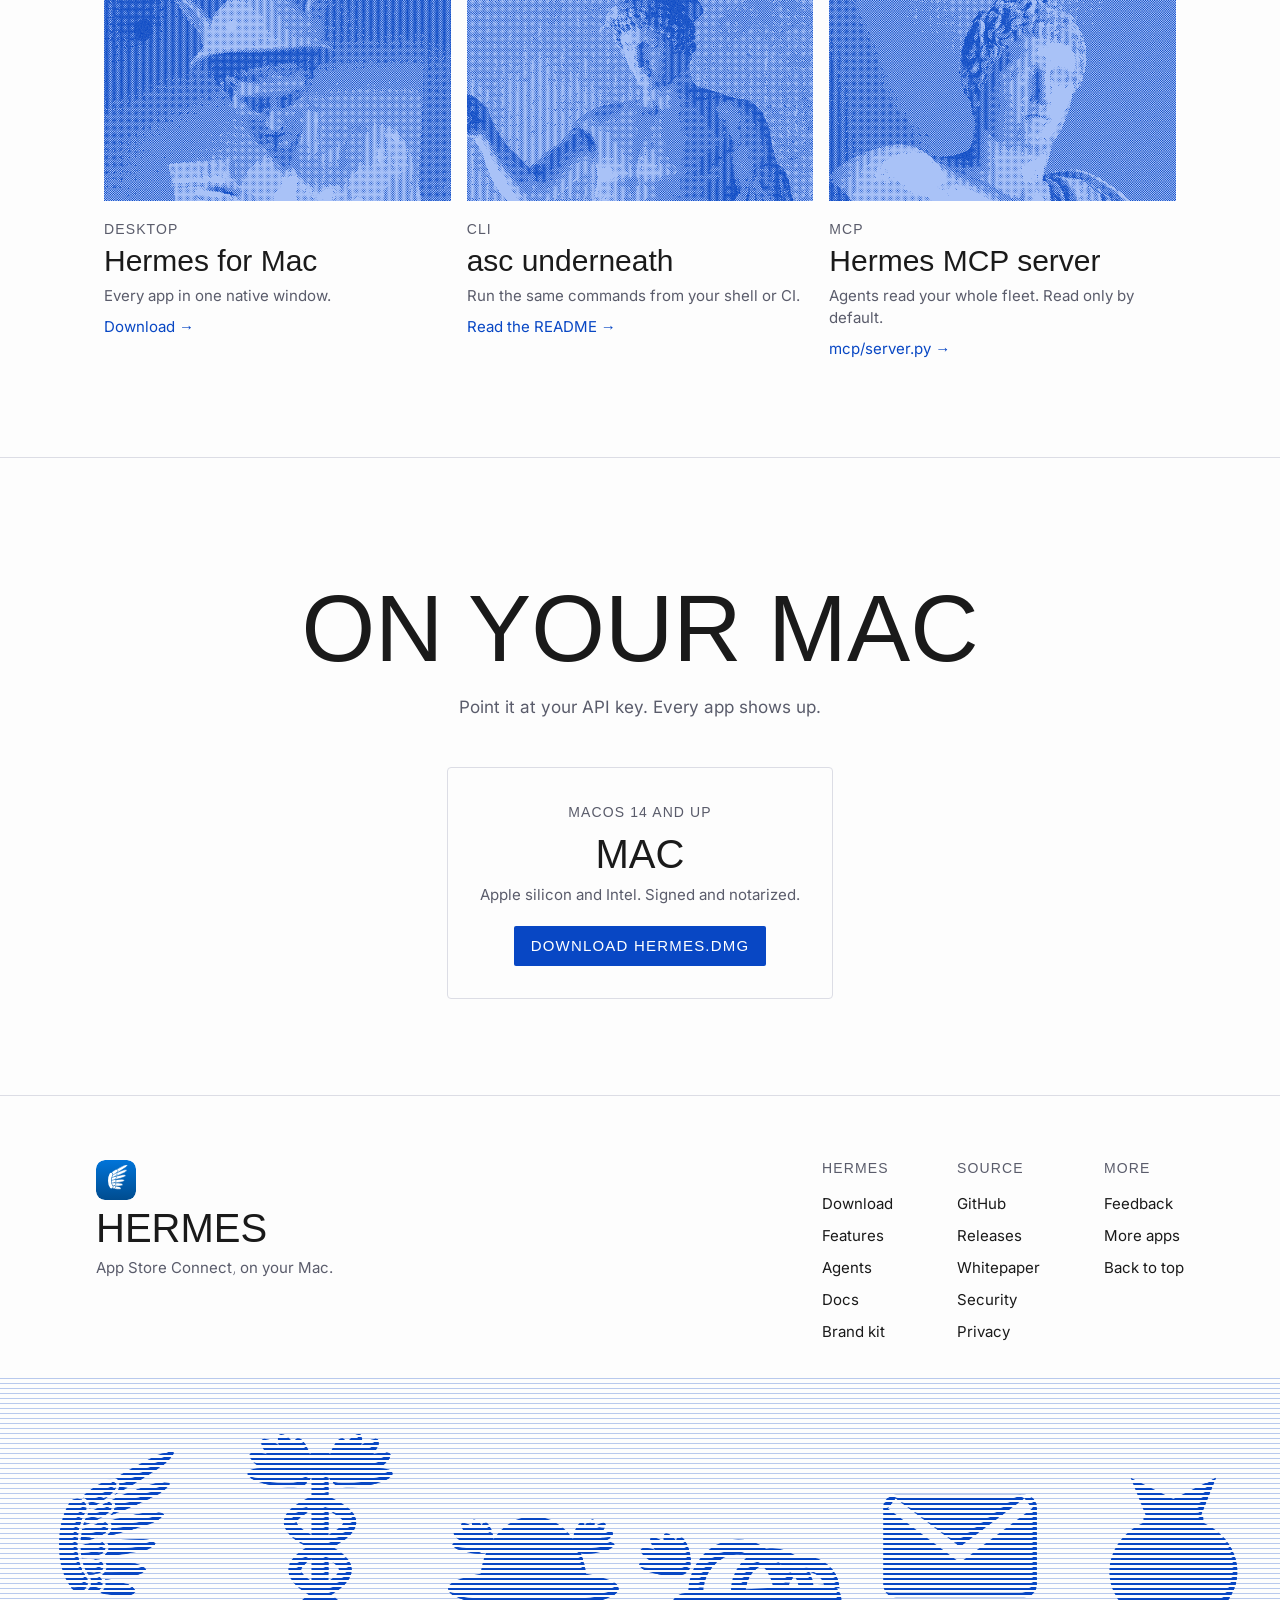
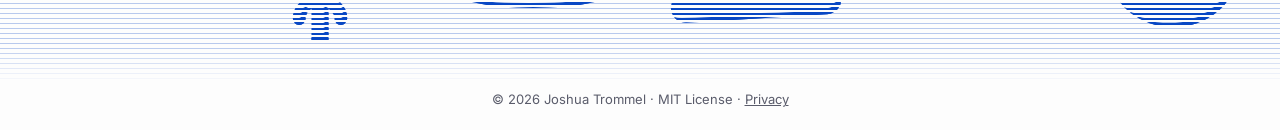
==== commit f0d93b5f: "Landing: the real app instead of the mock, and Hermes himself everywhere: Velázquez heads the band, " ====
--- a/landing/index.html
+++ b/landing/index.html
@@ -34,9 +34,9 @@
   </div>
 </header>
 
-<!-- Art, dithered to halftone by hand: Alexandre Cabanel, Fallen Angel (public domain), Hendrick Goltzius, Mercury (Mauritshuis, public domain),
-     Piranesi, Carceri plates VII and VIII (CC0), Hermes Ludovisi, Hermes Logios and the Pio-Clementino Hermes (public domain),
-     Thorvaldsen, Mercury about to kill Argus (CC0), all via Wikimedia Commons. Every image is used once. -->
+<!-- Art, dithered to halftone by hand: Diego Velázquez, Mercury and Argus (Prado, public domain), Hendrick Goltzius, Mercury (Mauritshuis, public domain),
+     Claude Lorrain, Mercury and Argus (etching), Giambologna, Mercury (bronze), both The Met open access (CC0), Hermes Ludovisi, Hermes Logios and the Pio-Clementino Hermes (public domain),
+     Thorvaldsen, Mercury about to kill Argus (CC0), the rest via Wikimedia Commons. Every image is used once. -->
 <main id="top">
 <section class="hero" id="hero">
   <div class="wrap center hero-copy">
@@ -52,27 +52,16 @@
 
   <div class="demo-wrap reveal" id="demo">
     <div class="stage">
-    <div class="art stage-art" style="--img: url(art/carceri7.png)" aria-hidden="true"></div>
-    <div class="win" role="application" aria-label="Hermes, live. Pick an app, switch tabs.">
-      <aside class="win-side">
-        <div class="lights" aria-hidden="true"><i></i><i></i><i></i></div>
-        <div class="welcome">
-          <img src="icon.svg" alt="" width="72" height="72">
-          <b id="w-title">Welcome to Hermes</b>
-          <span id="w-sub">Select an app to get started.</span>
-        </div>
-        <div class="side-foot"><a href="mailto:trommatic@icloud.com?subject=Hermes">Send Feedback</a><span>v2.8.0</span></div>
-      </aside>
-      <section class="win-main" id="win-main"></section>
+    <div class="art stage-art" style="--img: url(art/lorrain.png)" aria-hidden="true"></div>
+    <img class="shot" src="shots/app-list.png" width="1040" height="680" alt="Hermes on a real App Store Connect account: every app with a dot for each platform's state.">
     </div>
-    </div>
-    <p class="demo-hint">Real layout, sample data. Click around.</p>
+    <p class="demo-hint">The real app, on my own 27 apps.</p>
   </div>
 </section>
 
 <section class="band" id="features">
   <div class="band-head">
-    <div class="art band-art" style="--img: url(art/cabanel.png)" aria-hidden="true"></div>
+    <div class="art band-art" style="--img: url(art/velazquez.png)" aria-hidden="true"></div>
     <div class="band-copy reveal">
       <p class="label">Messenger of the gods</p>
       <h2>Every app, one window</h2>
@@ -81,7 +70,7 @@
   </div>
   <div class="frows">
     <article class="frow reveal"><div class="art" style="--img: url(art/goltzius.png)" aria-hidden="true"></div><div><p class="label">Overview</p><h3>Every app at a glance</h3><p>Every version on every platform, with a dot for where it stands.</p></div></article>
-    <article class="frow reveal"><div class="art" style="--img: url(art/carceri8.png)" aria-hidden="true"></div><div><p class="label">Status</p><h3>Release status</h3><p>What to do next, and what is in the way. Submit or cancel in one click.</p></div></article>
+    <article class="frow reveal"><div class="art" style="--img: url(art/giambologna.png)" aria-hidden="true"></div><div><p class="label">Status</p><h3>Release status</h3><p>What to do next, and what is in the way. Submit or cancel in one click.</p></div></article>
     <article class="frow reveal"><div class="art" style="--img: url(art/ludovisi.png)" aria-hidden="true"></div><div><p class="label">Builds</p><h3>Builds and TestFlight</h3><p>Every build and every tester group, side by side.</p></div></article>
   </div>
   <div class="cells">
--- a/landing/landing.css
+++ b/landing/landing.css
@@ -31,7 +31,7 @@
 .btn-solid:hover { background: color-mix(in srgb, var(--btn) 82%, #fff); }
 .btn-ghost { background: var(--surface); color: var(--text); border-color: var(--line); }
 .btn-ghost:hover { border-color: var(--text); }
-.btn:focus-visible, .foot-cols a:focus-visible, .prod a:focus-visible, .nav-brand:focus-visible, .nav-links a:focus-visible, .row:focus-visible, .tab:focus-visible { outline: 3px solid var(--ring); outline-offset: 2px; }
+.btn:focus-visible, .foot-cols a:focus-visible, .prod a:focus-visible, .nav-brand:focus-visible, .nav-links a:focus-visible { outline: 3px solid var(--ring); outline-offset: 2px; }
 
 .nav { position: sticky; top: 0; z-index: 10; display: grid; grid-template-columns: 1fr auto 1fr; align-items: center; gap: var(--sp-5); height: 56px; padding: 0 var(--sp-5); background: color-mix(in srgb, var(--bg) 88%, transparent); backdrop-filter: blur(20px); -webkit-backdrop-filter: blur(20px); border-bottom: 1px solid var(--line); }
 .nav-brand { display: flex; align-items: center; gap: var(--sp-2); font-family: var(--display); font-weight: 500; font-size: 20px; letter-spacing: .08em; text-transform: uppercase; text-decoration: none; }
@@ -54,40 +54,10 @@
 .demo-wrap { margin: var(--sp-8) clamp(0px, 3vw, 44px) 0; }
 .stage { position: relative; overflow: hidden; background: var(--grain), var(--band); padding: clamp(24px, 6vw, 96px) clamp(12px, 7vw, 128px); }
 .stage-art { position: absolute; inset: 0; }
+.shot { position: relative; display: block; width: 100%; max-width: 1040px; height: auto; margin: 0 auto; border-radius: 10px; box-shadow: 0 24px 64px rgba(0, 0, 0, .28); }
 .term-stage .stage-art { color: var(--band-art); opacity: .65; -webkit-mask-image: var(--scan); mask-image: var(--scan); background: none; }
 .term-stage .stage-art::before { content: none; }
 .term-stage .stage-art svg { display: block; width: 100%; height: 100%; }
-.stage .win { position: relative; max-width: 1040px; margin: 0 auto; }
-.win { display: grid; grid-template-columns: 260px 1fr; height: 560px; border-radius: 4px; overflow: hidden; border: 1px solid var(--line); background: var(--bg); color: var(--text); font-size: 13px; line-height: 18px; text-align: left; }
-.win-side { display: flex; flex-direction: column; padding: var(--sp-4); background: var(--surface); border-right: 1px solid var(--line); }
-.lights { display: flex; gap: var(--sp-2); }
-.lights i { width: 12px; height: 12px; border-radius: 50%; background: var(--line); }
-.welcome { flex: 1; display: flex; flex-direction: column; align-items: center; justify-content: center; gap: var(--sp-2); text-align: center; }
-.welcome img { border-radius: var(--r-icon); margin-bottom: var(--sp-2); }
-.welcome b { font-size: 17px; }
-.welcome span { color: var(--sub); }
-.side-foot { display: flex; justify-content: space-between; font-size: 11px; color: var(--sub); }
-.side-foot a { color: var(--accent); text-decoration: none; }
-.win-main { display: flex; flex-direction: column; min-width: 0; }
-.bar { display: flex; align-items: center; gap: var(--sp-3); padding: var(--sp-3); border-bottom: 1px solid var(--line); }
-.bar button { border: 0; background: none; color: var(--sub); font: inherit; cursor: pointer; padding: var(--sp-1); }
-.search { flex: 1; height: 32px; border: 0; border-radius: var(--r-pill); padding: 0 var(--sp-3); background: var(--surface); color: var(--text); font: inherit; }
-.list { overflow-y: auto; padding: var(--sp-2) 0; }
-.row { display: flex; align-items: center; gap: var(--sp-3); width: calc(100% - 16px); margin: 0 var(--sp-2); padding: var(--sp-2); border: 0; border-radius: var(--r-row); background: none; color: inherit; font: inherit; text-align: left; cursor: pointer; transition: background .12s ease-out; }
-.row:hover { background: var(--surface); }
-.tile { flex: none; display: grid; place-items: center; border-radius: var(--r-icon); background: var(--surface); color: var(--accent); font-weight: 600; }
-.row:hover .tile { background: var(--bg); }
-.row b { display: block; font-size: 14px; }
-.ver { display: flex; align-items: center; gap: 6px; font-size: 11px; font-weight: 500; color: var(--sub); }
-.dot { width: 7px; height: 7px; border-radius: 50%; flex: none; }
-.tabs { display: flex; gap: 2px; margin-left: auto; padding: 2px; border-radius: var(--r-pill); background: var(--surface); flex-wrap: wrap; }
-.tab { border: 0; height: 26px; padding: 0 var(--sp-3); border-radius: var(--r-pill); background: none; color: var(--sub); font: inherit; cursor: pointer; }
-.tab[aria-selected="true"] { background: var(--bg); color: var(--text); }
-.pane { padding: var(--sp-5); overflow-y: auto; display: grid; gap: var(--sp-4); align-content: start; }
-.pane small { display: block; font-size: 11px; color: var(--sub); }
-.next { display: flex; align-items: center; gap: var(--sp-2); }
-.links { display: flex; gap: var(--sp-3); }
-.links a { color: var(--accent); text-decoration: none; }
 .demo-hint { margin-top: var(--sp-3); font-size: var(--size-footnote); color: var(--sub); text-align: center; }
 
 /* The blue band: the engraving in scanlines beside the section head, then the six features as ruled cells */
@@ -175,7 +145,7 @@
 .defs dd { color: var(--sub); }
 .faq { grid-template-columns: 1fr; }
 .privacy { grid-template-columns: minmax(0, 1fr); max-width: 760px; }
-.doc-h1 { font-size: clamp(56px, 8vw, 104px); }
+.doc-h1 { font-size: clamp(56px, 8vw, 104px); line-height: .95; margin-bottom: var(--sp-3); }
 .legal a { color: inherit; }
 .faq dt { border-bottom: 0; padding-bottom: 0; }
 
@@ -195,9 +165,7 @@
   .cell, .cell:nth-child(3n), .cell:nth-last-child(-n+3) { border-right: 1px solid var(--band-line); border-bottom: 1px solid var(--band-line); }
   .cell:nth-child(2n) { border-right: 0; }
   .cell:nth-last-child(-n+2) { border-bottom: 0; }
-  .win { grid-template-columns: 1fr; height: 600px; }
   .prods { grid-template-columns: 1fr; gap: var(--sp-6); }
-  .win-side { display: none; }
 }
 @media (max-width: 600px) {
   .nav-links, .nav-get { display: none; }
@@ -206,8 +174,6 @@
   .cells { grid-template-columns: 1fr; }
   .cell, .cell:nth-child(2n), .cell:nth-child(3n), .cell:nth-last-child(-n+2) { border-right: 0; border-bottom: 1px solid var(--band-line); padding: var(--sp-5); }
   .cell:last-child { border-bottom: 0; }
-  .tabs { margin-left: 0; }
-  .bar.detail { flex-wrap: wrap; }
   .word-band { height: 260px; }
   .foot-cols { gap: var(--sp-6); }
 }
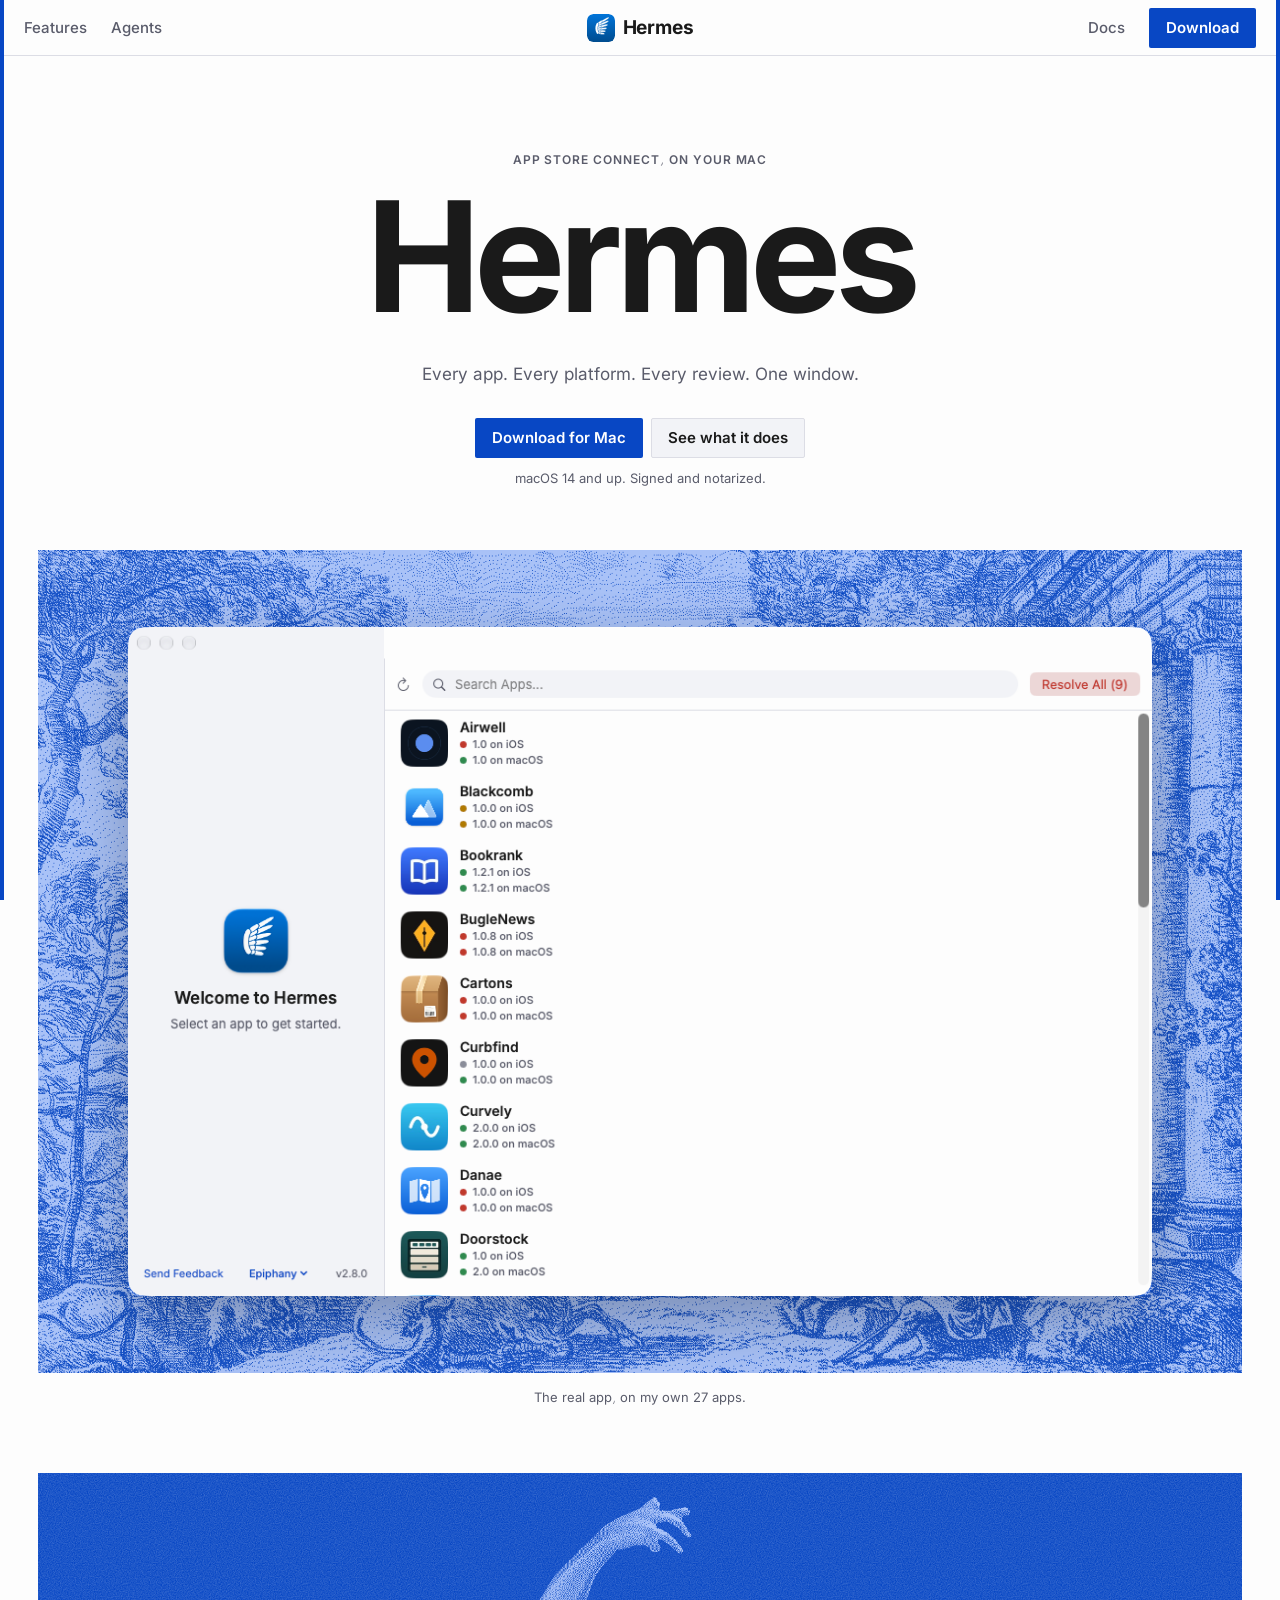
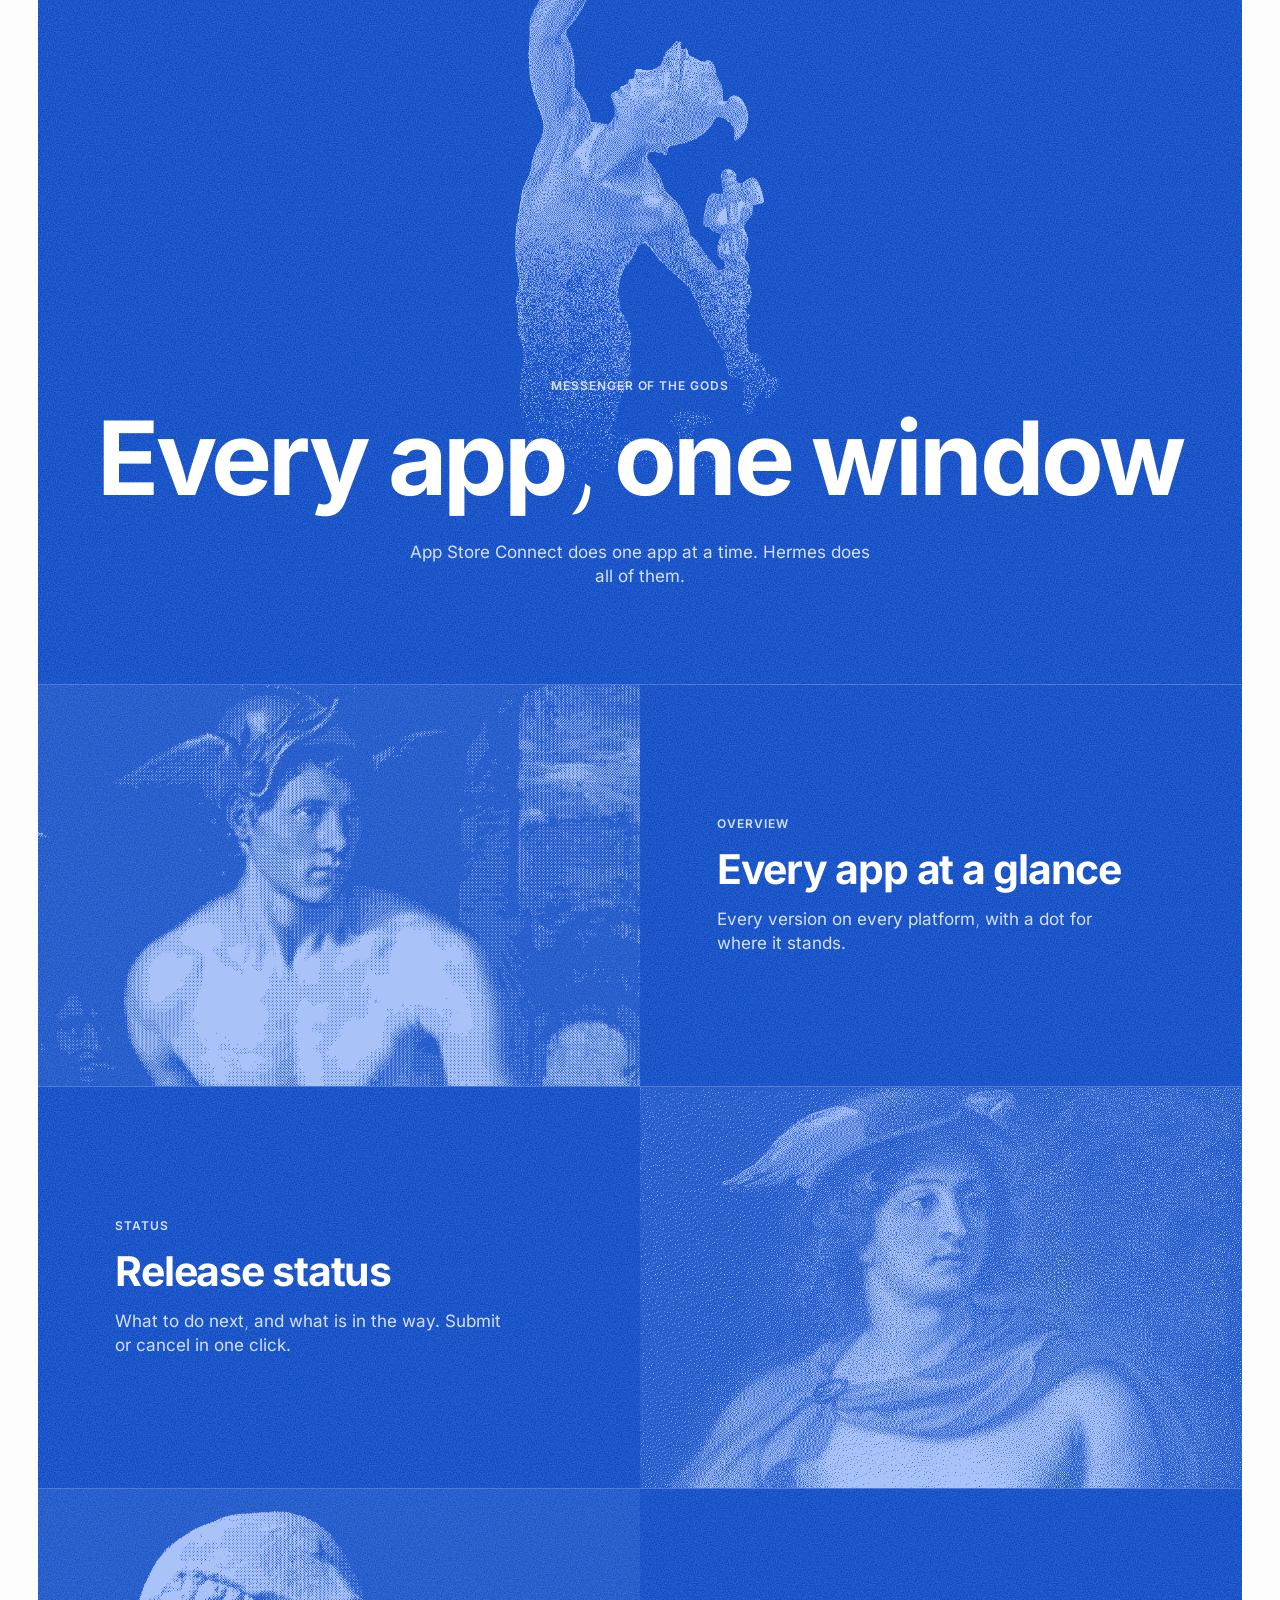
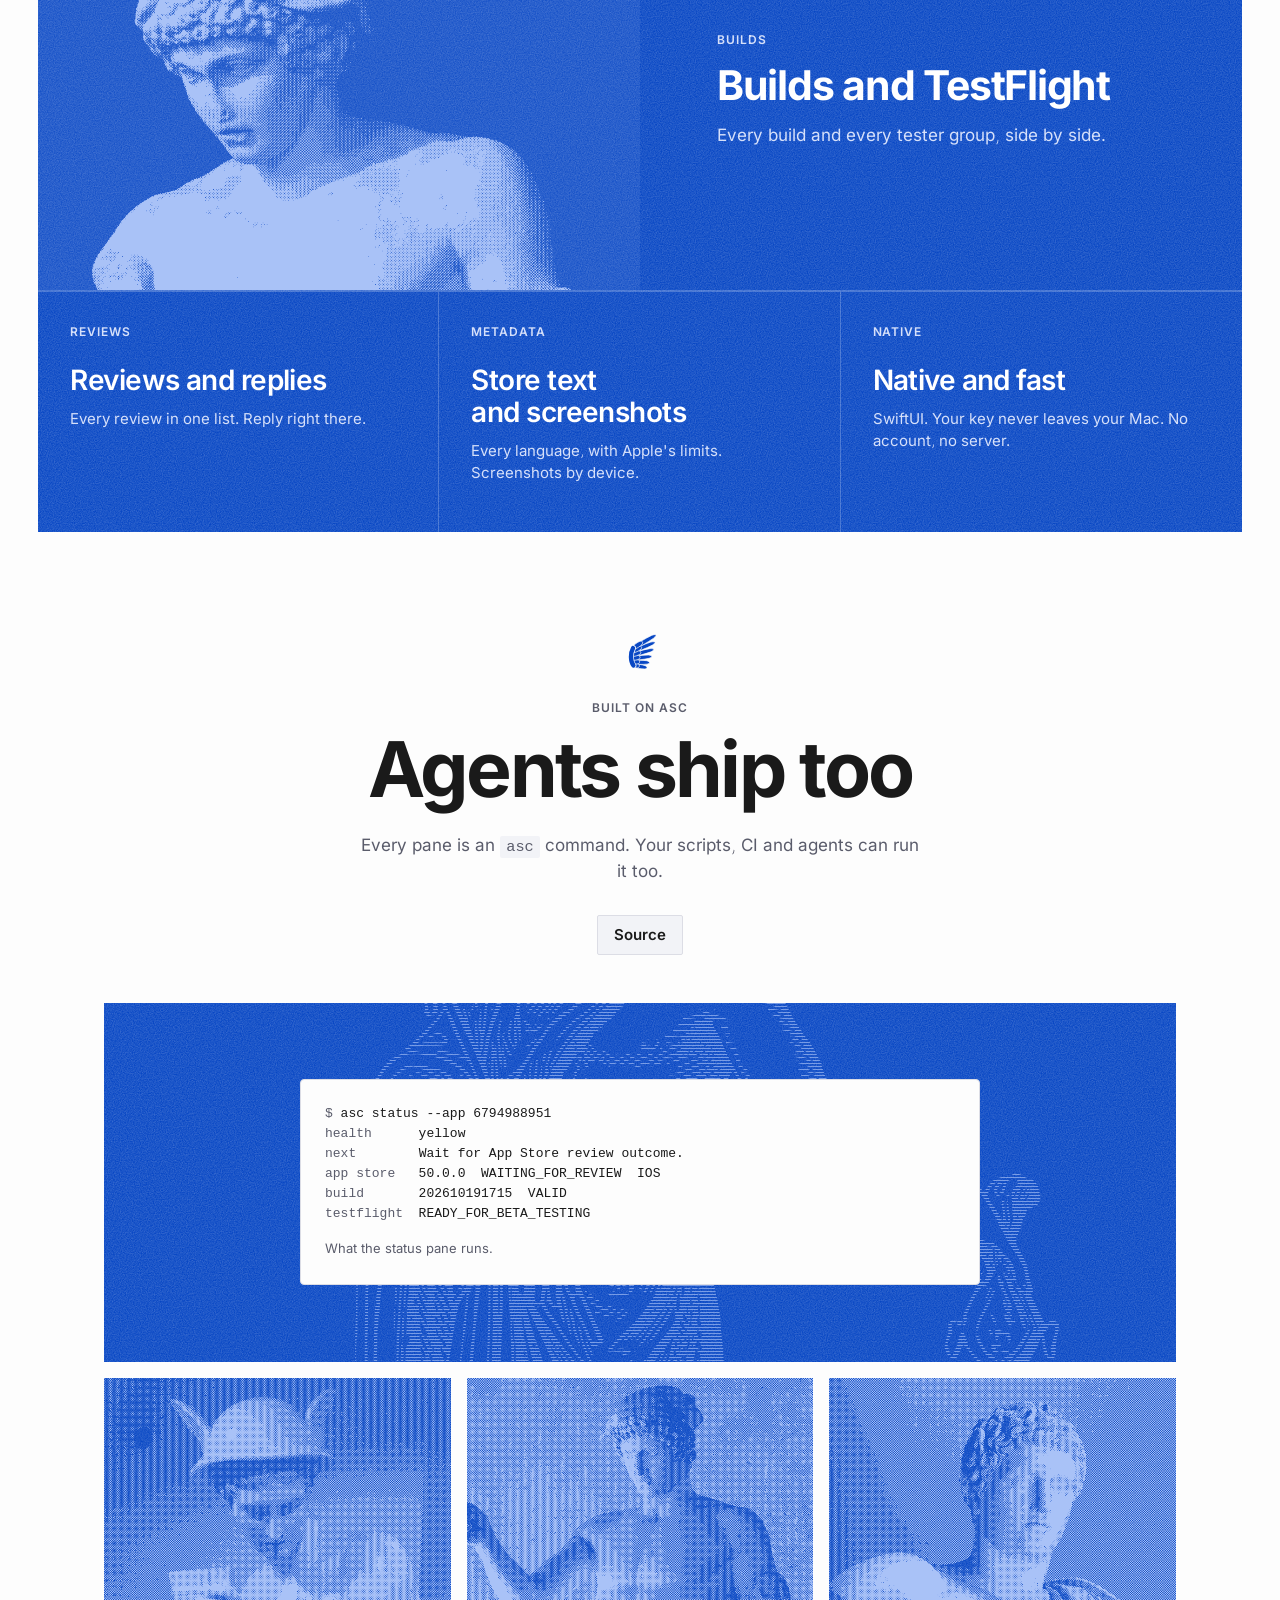
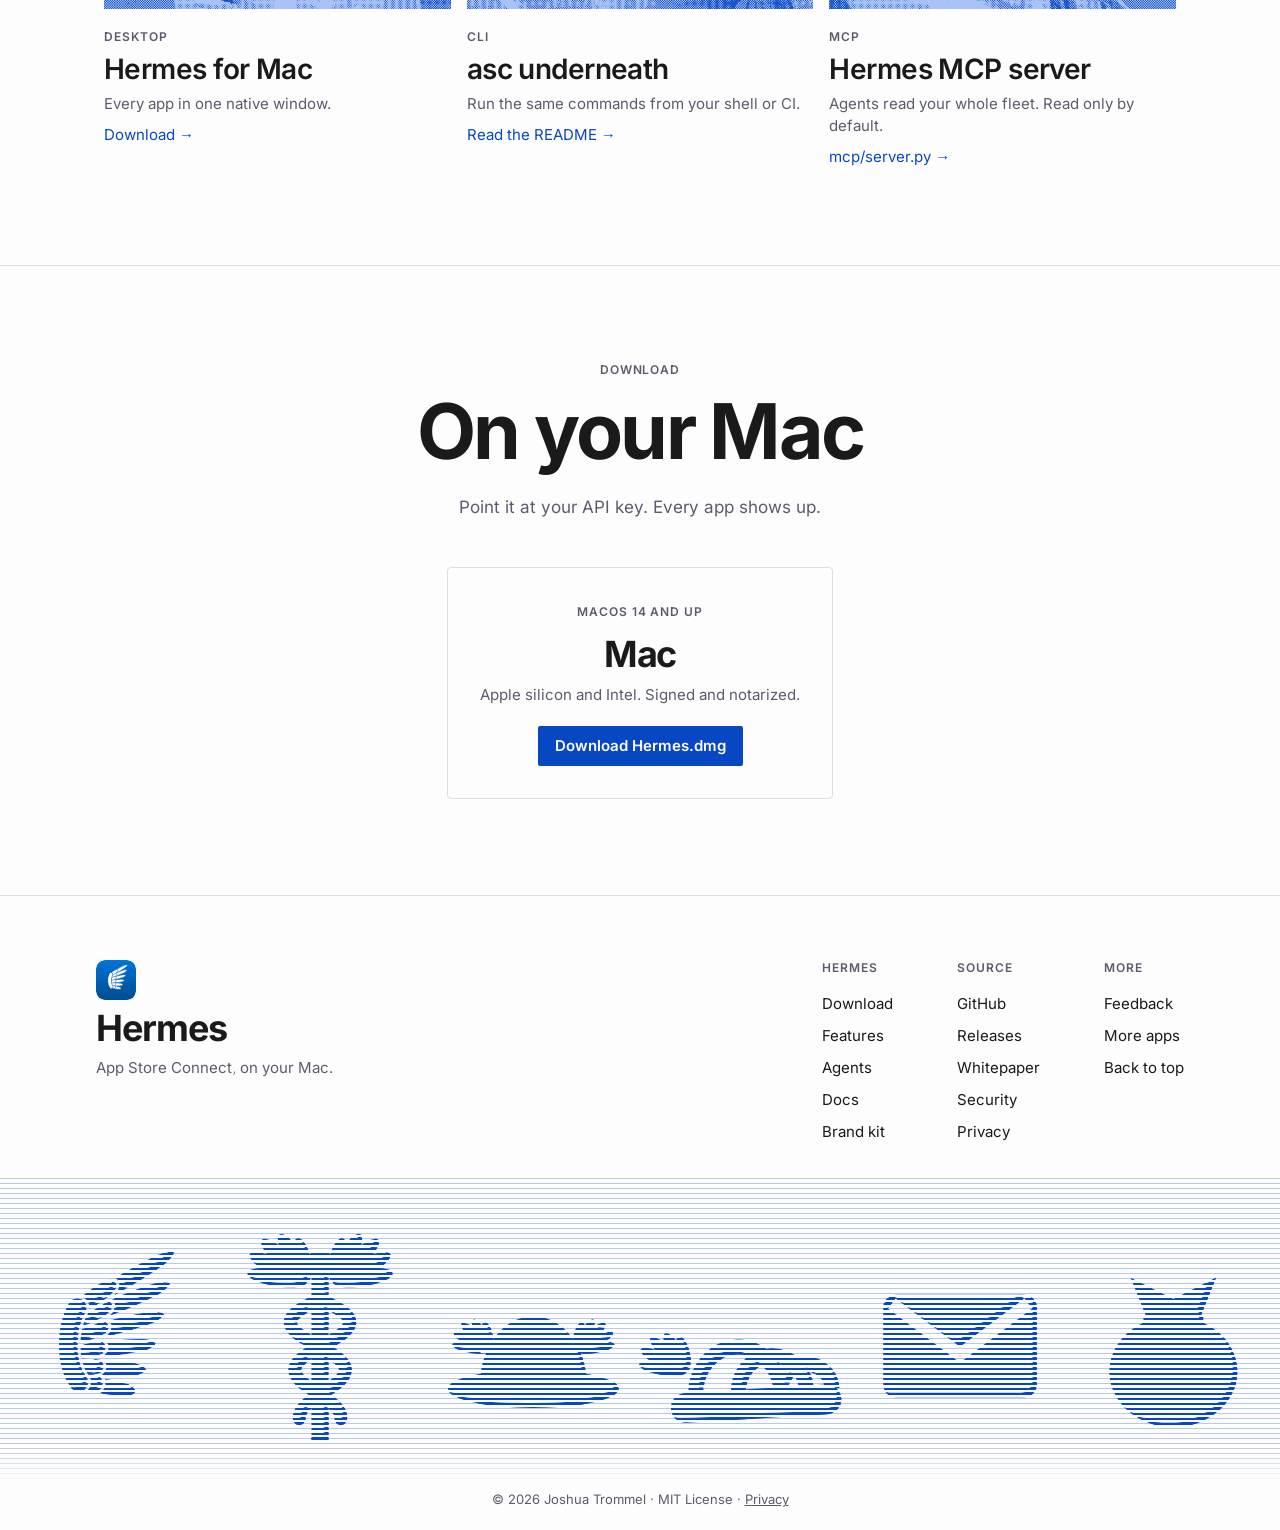
==== commit 9da92944: "Landing: Giambologna's Flying Mercury heads the band and Rubens' Mercury takes Status; the Velázquez" ====
--- a/landing/index.html
+++ b/landing/index.html
@@ -34,7 +34,7 @@
   </div>
 </header>
 
-<!-- Art, dithered to halftone by hand: Diego Velázquez, Mercury and Argus (Prado, public domain), Hendrick Goltzius, Mercury (Mauritshuis, public domain),
+<!-- Art, dithered to halftone by hand: Peter Paul Rubens, Mercury (Prado, public domain), Hendrick Goltzius, Mercury (Mauritshuis, public domain),
      Claude Lorrain, Mercury and Argus (etching), Giambologna, Mercury (bronze), both The Met open access (CC0), Hermes Ludovisi, Hermes Logios and the Pio-Clementino Hermes (public domain),
      Thorvaldsen, Mercury about to kill Argus (CC0), the rest via Wikimedia Commons. Every image is used once. -->
 <main id="top">
@@ -61,7 +61,7 @@
 
 <section class="band" id="features">
   <div class="band-head">
-    <div class="art band-art" style="--img: url(art/velazquez.png)" aria-hidden="true"></div>
+    <div class="art band-art" style="--img: url(art/giambologna.png)" aria-hidden="true"></div>
     <div class="band-copy reveal">
       <p class="label">Messenger of the gods</p>
       <h2>Every app, one window</h2>
@@ -70,7 +70,7 @@
   </div>
   <div class="frows">
     <article class="frow reveal"><div class="art" style="--img: url(art/goltzius.png)" aria-hidden="true"></div><div><p class="label">Overview</p><h3>Every app at a glance</h3><p>Every version on every platform, with a dot for where it stands.</p></div></article>
-    <article class="frow reveal"><div class="art" style="--img: url(art/giambologna.png)" aria-hidden="true"></div><div><p class="label">Status</p><h3>Release status</h3><p>What to do next, and what is in the way. Submit or cancel in one click.</p></div></article>
+    <article class="frow reveal"><div class="art" style="--img: url(art/rubens.png)" aria-hidden="true"></div><div><p class="label">Status</p><h3>Release status</h3><p>What to do next, and what is in the way. Submit or cancel in one click.</p></div></article>
     <article class="frow reveal"><div class="art" style="--img: url(art/ludovisi.png)" aria-hidden="true"></div><div><p class="label">Builds</p><h3>Builds and TestFlight</h3><p>Every build and every tester group, side by side.</p></div></article>
   </div>
   <div class="cells">
--- a/landing/tokens.css
+++ b/landing/tokens.css
@@ -4,8 +4,6 @@
 @font-face { font-family: "Hermes Sans"; src: url("fonts/HermesSans-Medium.woff2") format("woff2"); font-weight: 500; font-display: swap; }
 @font-face { font-family: "Hermes Sans"; src: url("fonts/HermesSans-Semibold.woff2") format("woff2"); font-weight: 600; font-display: swap; }
 @font-face { font-family: "Hermes Sans"; src: url("fonts/HermesSans-Bold.woff2") format("woff2"); font-weight: 700; font-display: swap; }
-/* Hermes Display: Antonio (SIL OFL 1.1, fonts/OFL-Antonio.txt), condensed caps for headlines and labels only */
-@font-face { font-family: "Hermes Display"; src: url("fonts/HermesDisplay.woff2") format("woff2"); font-weight: 100 700; font-display: swap; }
 
 :root {
   /* colour */
@@ -30,7 +28,7 @@
   --idle: #8a8d99;            /* preparing, unknown */
 
   /* type */
-  --display: "Hermes Display", "Helvetica Neue", Helvetica, Arial, sans-serif;
+  --display: var(--font);  /* one face: headlines are Hermes Sans bold, tracked tight */
   --font: "Hermes Sans", -apple-system, BlinkMacSystemFont, "SF Pro Text", "Helvetica Neue", Helvetica, Arial, sans-serif;
   --size-display: 64px;       /* hero: 64 line, -0.01em */
   --size-title: 34px;         /* section heads: 40 line */
--- a/landing/landing.css
+++ b/landing/landing.css
@@ -17,16 +17,15 @@
 .wrap { max-width: var(--wrap); margin: 0 auto; padding: 0 var(--sp-5); }
 .center { text-align: center; }
 
-h1, h2, h3, .label { font-family: var(--display); }
 h1, h2, h3 { text-wrap: balance; }
 /* the wing, in the accent, over a section title */
 .wing { display: block; width: 56px; height: 56px; margin: 0 auto var(--sp-4); background: var(--accent); -webkit-mask: url(mark.svg) center / contain no-repeat; mask: url(mark.svg) center / contain no-repeat; }
-h1 { font-size: clamp(112px, 17vw, 248px); line-height: .9; font-weight: 100; text-transform: uppercase; letter-spacing: -.005em; }
-h2 { font-size: clamp(52px, 7.4vw, 112px); line-height: .9; font-weight: 100; text-transform: uppercase; }
-h3 { font-size: 30px; line-height: 32px; font-weight: 300; }
-.label { font-size: 14px; line-height: 16px; font-weight: 500; letter-spacing: .08em; text-transform: uppercase; color: var(--sub); margin-bottom: var(--sp-4); }
+h1 { font-size: clamp(72px, 12vw, 176px); line-height: .95; font-weight: 700; letter-spacing: -.045em; }
+h2 { font-size: clamp(44px, 6vw, 96px); line-height: 1; font-weight: 700; letter-spacing: -.035em; }
+h3 { font-size: 28px; line-height: 32px; font-weight: 600; letter-spacing: -.02em; }
+.label { font-size: 12px; line-height: 16px; font-weight: 600; letter-spacing: .08em; text-transform: uppercase; color: var(--sub); margin-bottom: var(--sp-4); }
 
-.btn { height: 40px; padding: 0 var(--sp-4); border-radius: var(--r-sq); display: inline-flex; align-items: center; font-family: var(--display); font-weight: 500; font-size: 15px; letter-spacing: .08em; text-transform: uppercase; text-decoration: none; border: 1px solid transparent; transition: background var(--motion), color var(--motion), border-color var(--motion); }
+.btn { height: 40px; padding: 0 var(--sp-4); border-radius: var(--r-sq); display: inline-flex; align-items: center; font-weight: 600; font-size: 15px; text-decoration: none; border: 1px solid transparent; transition: background var(--motion), color var(--motion), border-color var(--motion); }
 .btn-solid { background: var(--btn); color: #fff; }
 .btn-solid:hover { background: color-mix(in srgb, var(--btn) 82%, #fff); }
 .btn-ghost { background: var(--surface); color: var(--text); border-color: var(--line); }
@@ -34,9 +33,9 @@
 .btn:focus-visible, .foot-cols a:focus-visible, .prod a:focus-visible, .nav-brand:focus-visible, .nav-links a:focus-visible { outline: 3px solid var(--ring); outline-offset: 2px; }
 
 .nav { position: sticky; top: 0; z-index: 10; display: grid; grid-template-columns: 1fr auto 1fr; align-items: center; gap: var(--sp-5); height: 56px; padding: 0 var(--sp-5); background: color-mix(in srgb, var(--bg) 88%, transparent); backdrop-filter: blur(20px); -webkit-backdrop-filter: blur(20px); border-bottom: 1px solid var(--line); }
-.nav-brand { display: flex; align-items: center; gap: var(--sp-2); font-family: var(--display); font-weight: 500; font-size: 20px; letter-spacing: .08em; text-transform: uppercase; text-decoration: none; }
+.nav-brand { display: flex; align-items: center; gap: var(--sp-2); font-weight: 700; font-size: 19px; letter-spacing: -.01em; text-decoration: none; }
 .nav-brand img { width: 28px; height: 28px; border-radius: var(--r-icon); }
-.nav-links, .nav-get { display: flex; gap: var(--sp-5); font-family: var(--display); font-size: 15px; letter-spacing: .08em; text-transform: uppercase; }
+.nav-links, .nav-get { display: flex; gap: var(--sp-5); font-size: 15px; font-weight: 500; }
 .nav-links a, .nav-get { text-decoration: none; color: var(--sub); }
 .nav-links a:hover, .nav-get:hover { color: var(--text); }
 .nav-brand { grid-column: 2; }
@@ -66,14 +65,14 @@
 .band-head { text-align: center; }
 .band-art { aspect-ratio: 19 / 10; max-height: 86vh; width: 100%; background: none; }
 .band-copy { position: relative; margin-top: -10vw; padding: 0 var(--sp-5) var(--sp-9); }
-.band-copy h2 { font-size: clamp(60px, 10vw, 168px); line-height: .9; }
+.band-copy h2 { font-size: clamp(48px, 8vw, 128px); line-height: .95; }
 .band-copy p:last-child { margin: var(--sp-6) auto 0; max-width: 480px; color: var(--band-sub); }
 .frows { border-top: 1px solid var(--band-line); }
 .frow { display: grid; grid-template-columns: 1fr 1fr; align-items: center; border-bottom: 1px solid var(--band-line); }
 .frow .art { aspect-ratio: 3 / 2; background: var(--grain), color-mix(in srgb, #fff 6%, var(--band)); }
 .frow:nth-child(even) .art { order: 2; }
 .frow > div:not(.art) { padding: var(--sp-7) clamp(24px, 6vw, 96px); max-width: 560px; }
-.frow h3 { font-size: clamp(36px, 3.6vw, 52px); line-height: 1; font-weight: 200; }
+.frow h3 { font-size: clamp(32px, 3.2vw, 48px); line-height: 1.05; font-weight: 700; letter-spacing: -.03em; }
 .frow p:last-child { margin-top: var(--sp-4); color: var(--band-sub); }
 .cells { display: grid; grid-template-columns: repeat(3, 1fr); border-top: 1px solid var(--band-line); }
 .cell { padding: var(--sp-6) var(--sp-6) var(--sp-7); border-right: 1px solid var(--band-line); border-bottom: 1px solid var(--band-line); }
@@ -101,8 +100,8 @@
 .plats { border-top: 1px solid var(--line); }
 .plat-row { display: flex; justify-content: center; margin-top: var(--sp-7); }
 .plat-row > div { max-width: 440px; padding: var(--sp-6); border-radius: 4px; border: 1px solid var(--line); display: grid; gap: var(--sp-2); justify-items: center; }
-.plat-row small { font-family: var(--display); font-size: 14px; letter-spacing: .08em; text-transform: uppercase; color: var(--sub); }
-.plat-row b { font-family: var(--display); font-weight: 300; font-size: 40px; line-height: 44px; text-transform: uppercase; }
+.plat-row small { font-size: 12px; font-weight: 600; letter-spacing: .08em; text-transform: uppercase; color: var(--sub); }
+.plat-row b { font-weight: 700; font-size: 36px; line-height: 44px; letter-spacing: -.03em; }
 .plat-row p { color: var(--sub); font-size: 15px; line-height: 22px; margin-bottom: var(--sp-3); }
 
 /* Footer: brand and link columns, the engraved band of Hermes' things, one fine line */
@@ -110,7 +109,7 @@
 .foot-top { max-width: var(--wrap); margin: 0 auto; padding: 0 var(--sp-4); display: flex; flex-wrap: wrap; justify-content: space-between; gap: var(--sp-7); text-align: left; }
 .foot-brand { display: grid; gap: var(--sp-2); align-content: start; }
 .foot-brand img { border-radius: var(--r-icon); }
-.foot-brand b { font-family: var(--display); font-weight: 300; font-size: 40px; line-height: 40px; text-transform: uppercase; }
+.foot-brand b { font-weight: 700; font-size: 36px; line-height: 40px; letter-spacing: -.03em; }
 .foot-brand p { color: var(--sub); font-size: 15px; }
 .foot-cols { display: flex; flex-wrap: wrap; gap: var(--sp-8); }
 .foot-cols div { display: grid; gap: var(--sp-2); align-content: start; }
@@ -129,7 +128,7 @@
 .docs-title h1 { font-size: clamp(96px, 13vw, 200px); line-height: 1; }
 .docs-title p:last-child { margin-top: var(--sp-4); color: var(--band-sub); }
 .docs { max-width: var(--wrap); margin: 0 auto; padding: var(--sp-8) var(--sp-5) var(--sp-9); display: grid; grid-template-columns: 180px minmax(0, 1fr); gap: var(--sp-8); }
-.toc { position: sticky; top: 88px; align-self: start; display: grid; gap: var(--sp-3); font-family: var(--display); font-size: 15px; letter-spacing: .08em; text-transform: uppercase; }
+.toc { position: sticky; top: 88px; align-self: start; display: grid; gap: var(--sp-3); font-size: 15px; font-weight: 500; }
 .toc a { color: var(--sub); text-decoration: none; }
 .toc a:hover { color: var(--text); }
 .doc { max-width: 720px; display: grid; gap: var(--sp-8); }
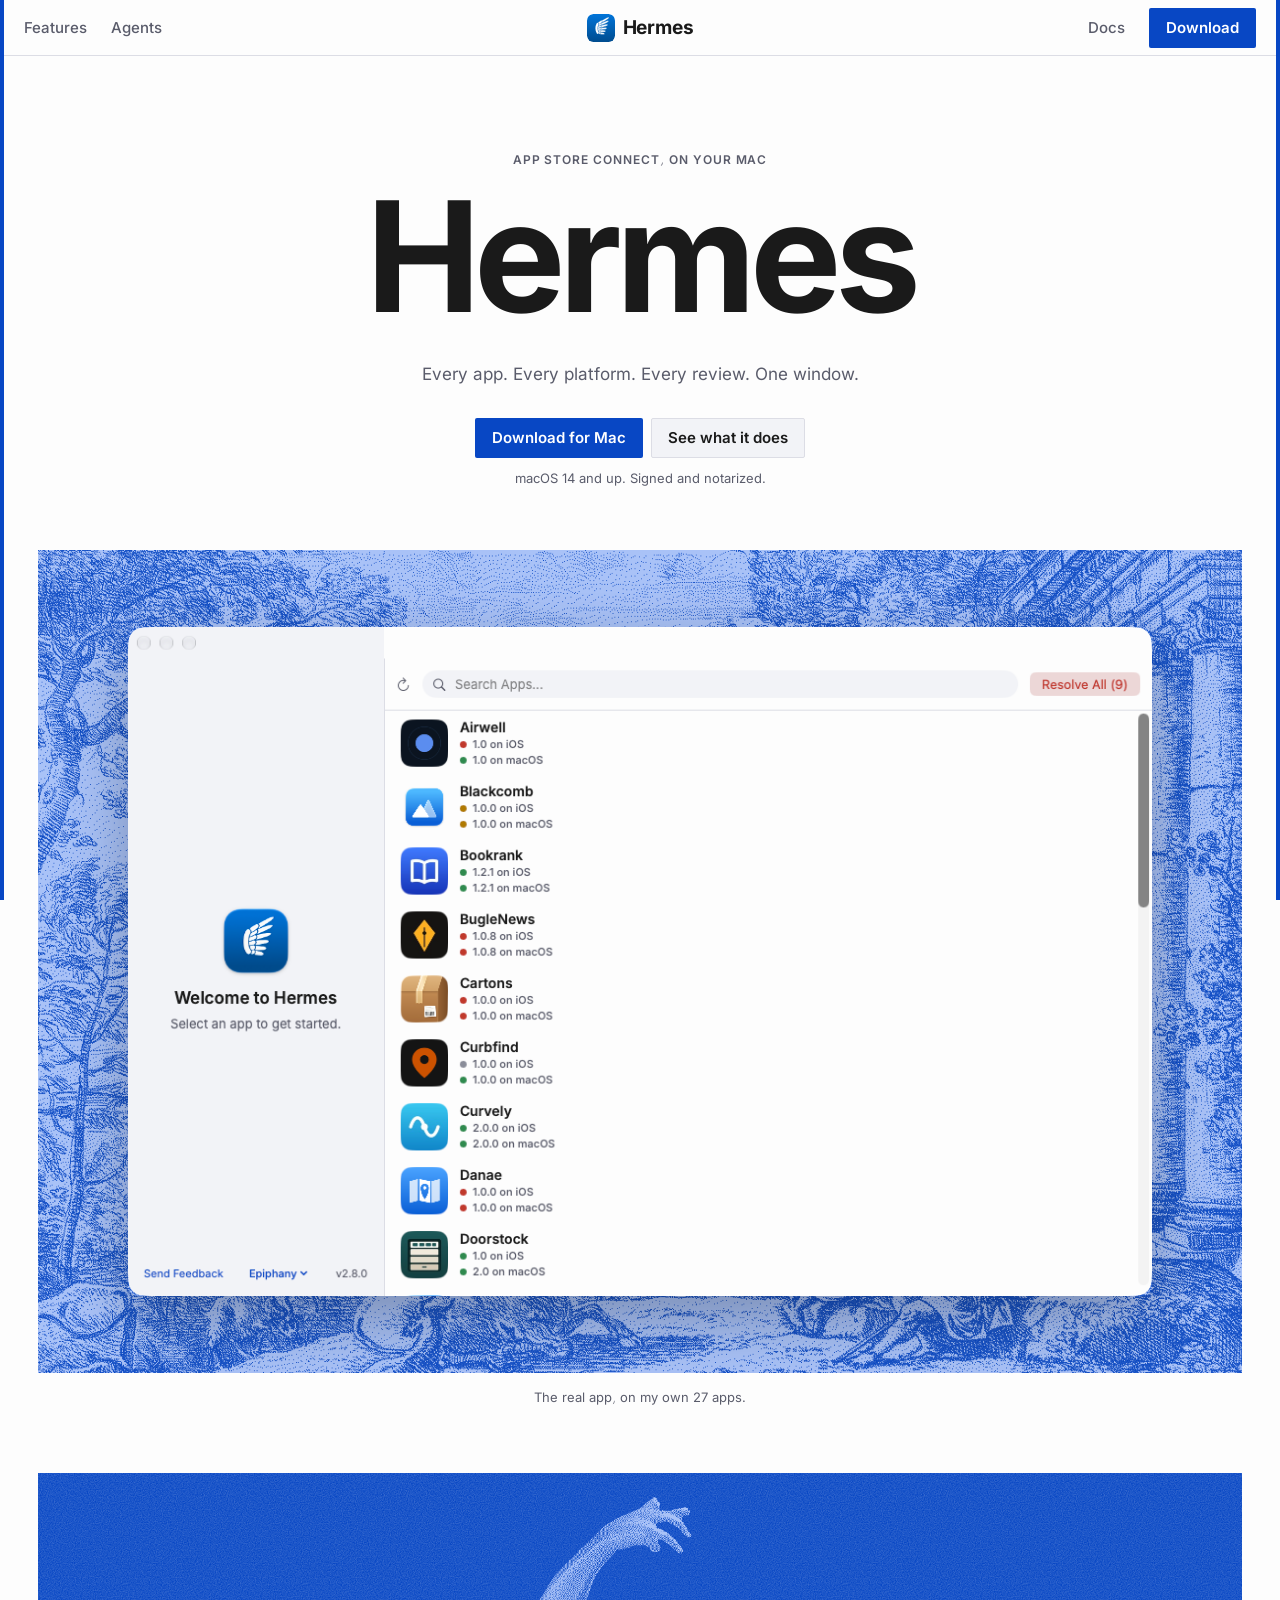
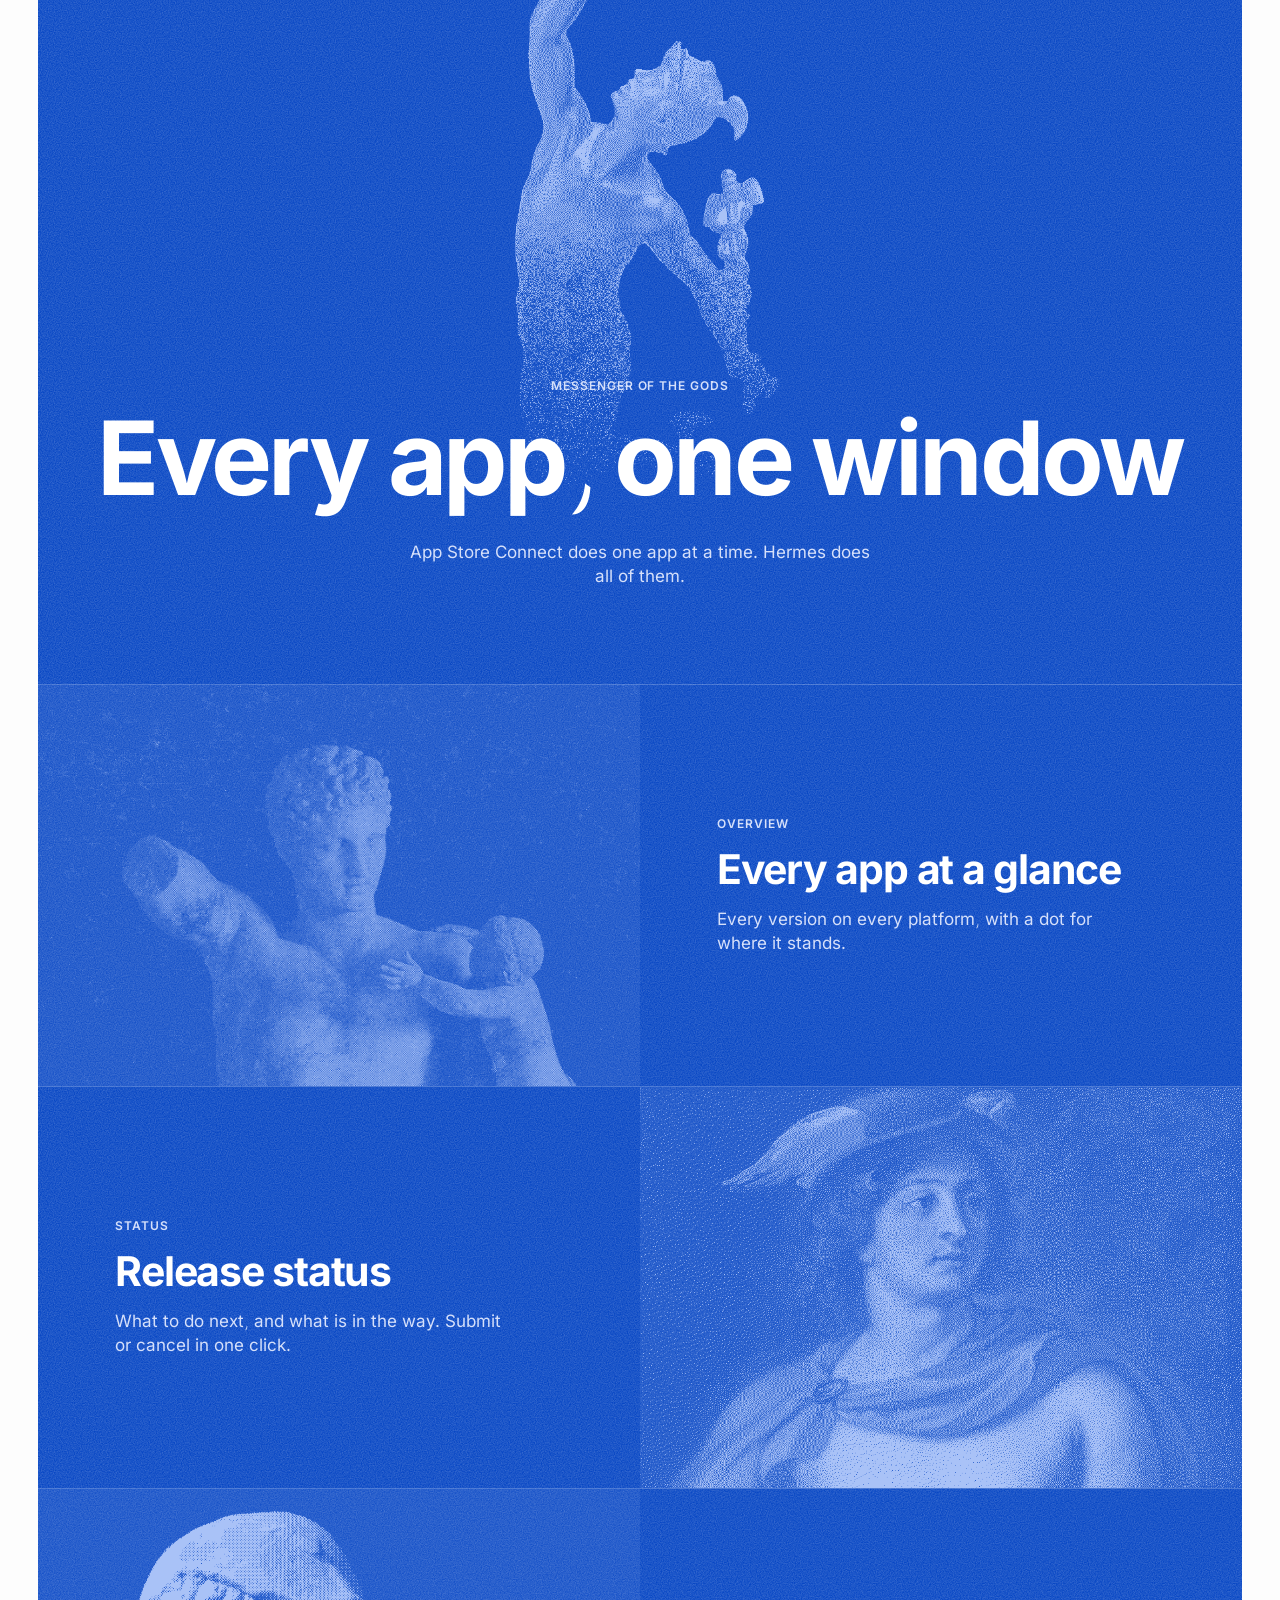
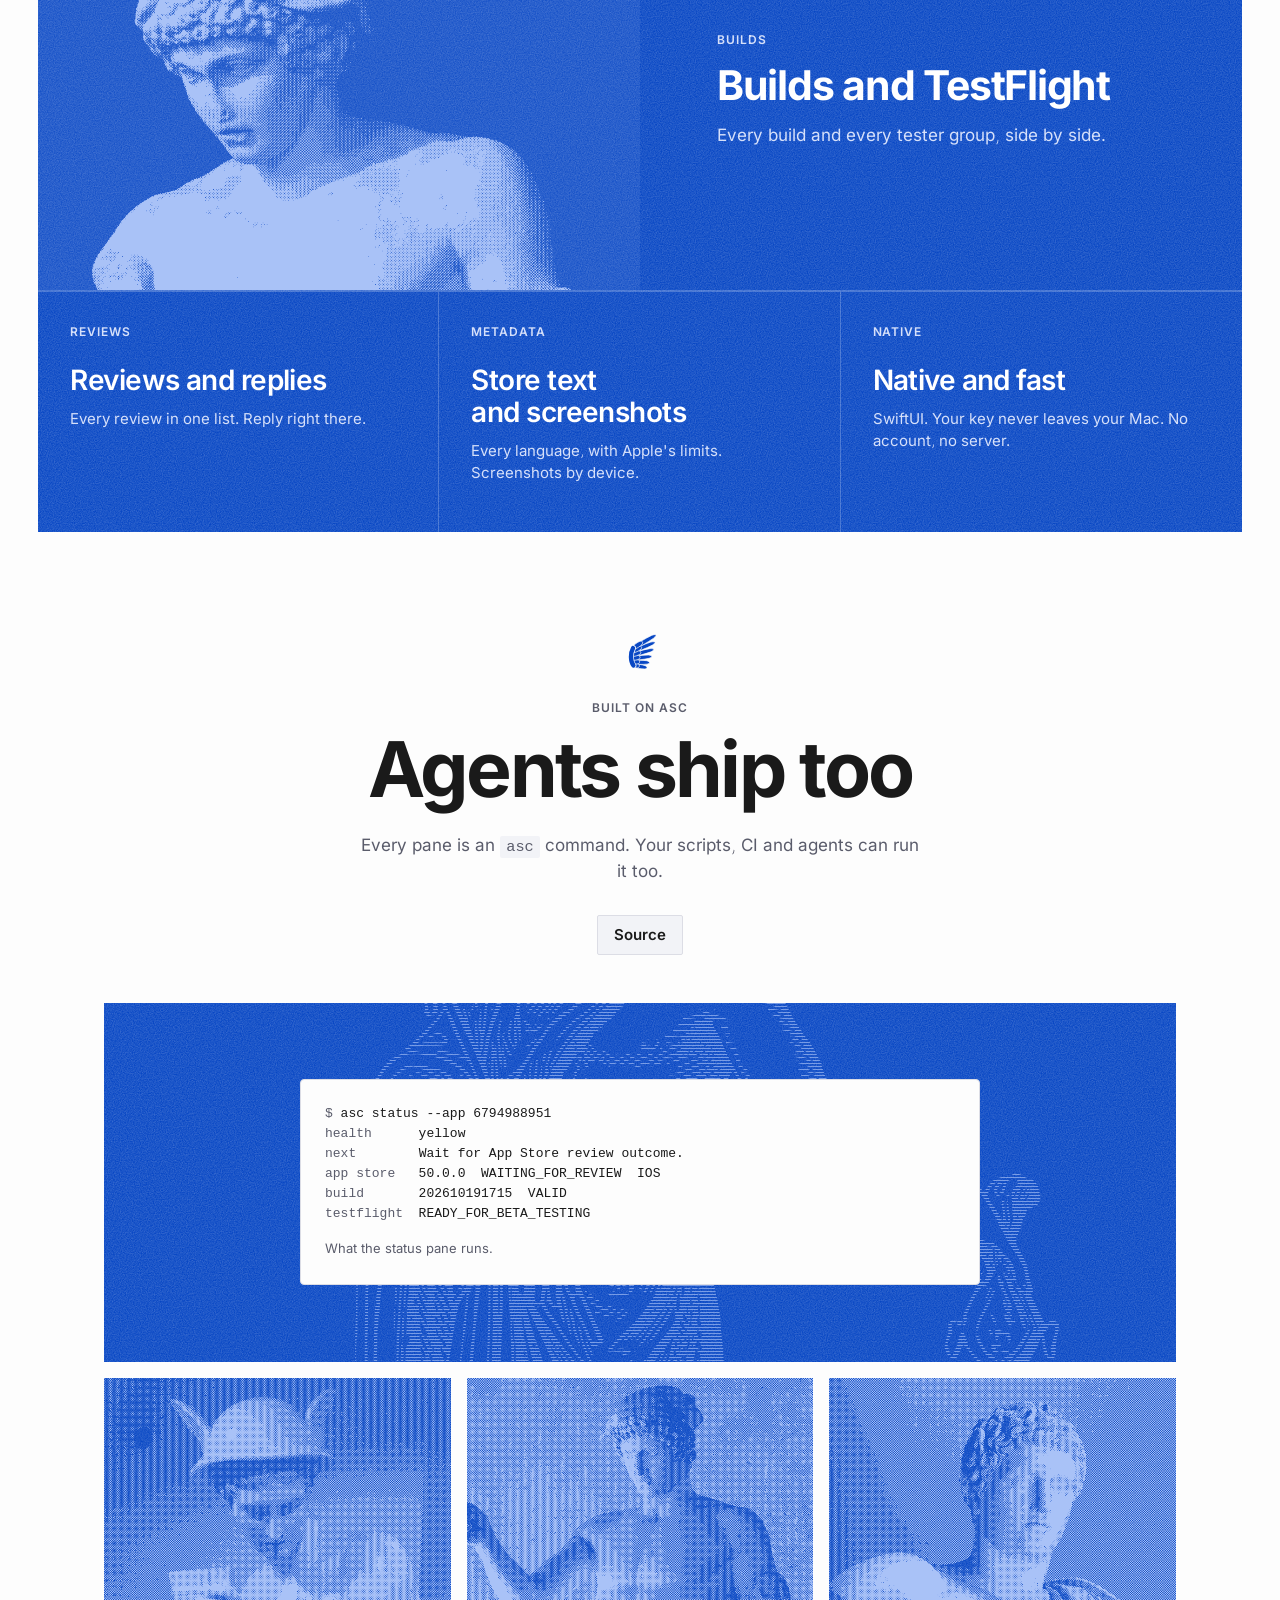
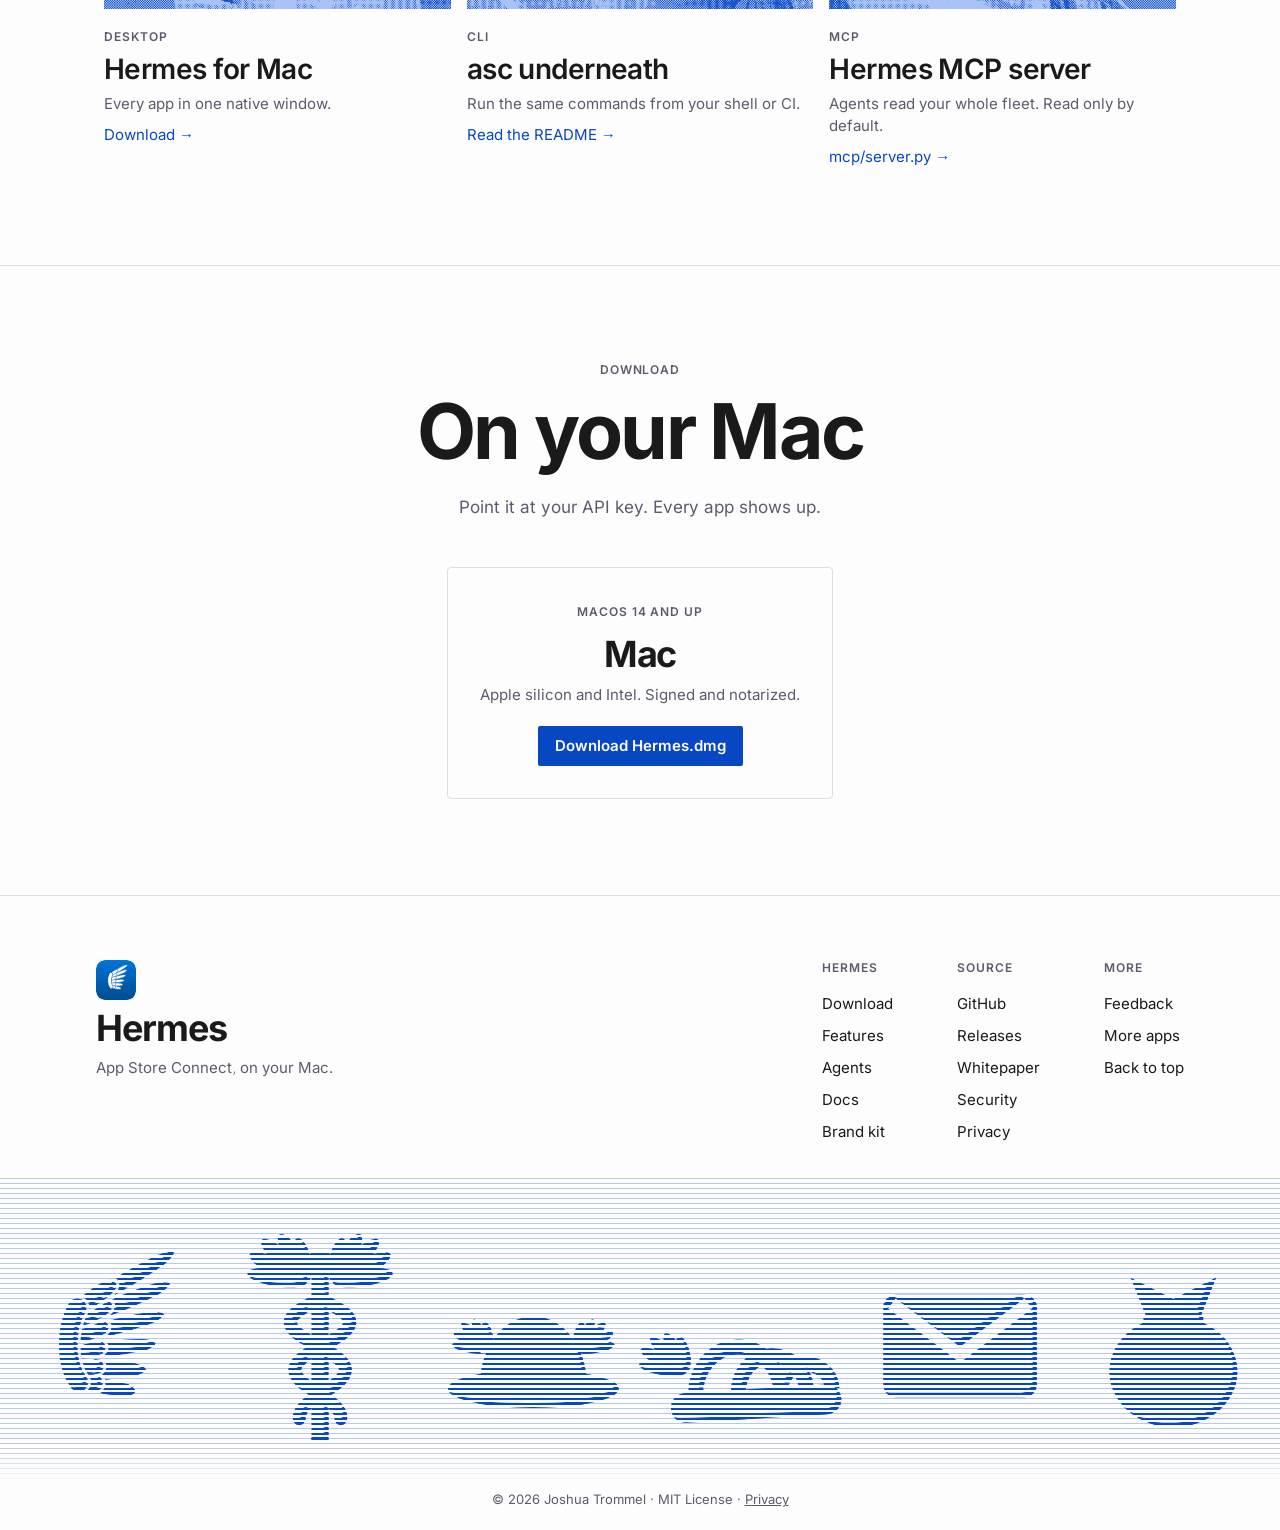
==== commit 7f67bb28: "Landing: Praxiteles' Hermes takes Overview; the Goltzius, dark wings and all, read as a fallen angel" ====
--- a/landing/index.html
+++ b/landing/index.html
@@ -36,7 +36,7 @@
 
 <!-- Art, dithered to halftone by hand: Peter Paul Rubens, Mercury (Prado, public domain), Hendrick Goltzius, Mercury (Mauritshuis, public domain),
      Claude Lorrain, Mercury and Argus (etching), Giambologna, Mercury (bronze), both The Met open access (CC0), Hermes Ludovisi, Hermes Logios and the Pio-Clementino Hermes (public domain),
-     Thorvaldsen, Mercury about to kill Argus (CC0), the rest via Wikimedia Commons. Every image is used once. -->
+     Thorvaldsen, Mercury about to kill Argus (CC0), the rest via Wikimedia Commons. -->
 <main id="top">
 <section class="hero" id="hero">
   <div class="wrap center hero-copy">
@@ -69,7 +69,7 @@
     </div>
   </div>
   <div class="frows">
-    <article class="frow reveal"><div class="art" style="--img: url(art/goltzius.png)" aria-hidden="true"></div><div><p class="label">Overview</p><h3>Every app at a glance</h3><p>Every version on every platform, with a dot for where it stands.</p></div></article>
+    <article class="frow reveal"><div class="art" style="--img: url(art/prax.png)" aria-hidden="true"></div><div><p class="label">Overview</p><h3>Every app at a glance</h3><p>Every version on every platform, with a dot for where it stands.</p></div></article>
     <article class="frow reveal"><div class="art" style="--img: url(art/rubens.png)" aria-hidden="true"></div><div><p class="label">Status</p><h3>Release status</h3><p>What to do next, and what is in the way. Submit or cancel in one click.</p></div></article>
     <article class="frow reveal"><div class="art" style="--img: url(art/ludovisi.png)" aria-hidden="true"></div><div><p class="label">Builds</p><h3>Builds and TestFlight</h3><p>Every build and every tester group, side by side.</p></div></article>
   </div>
